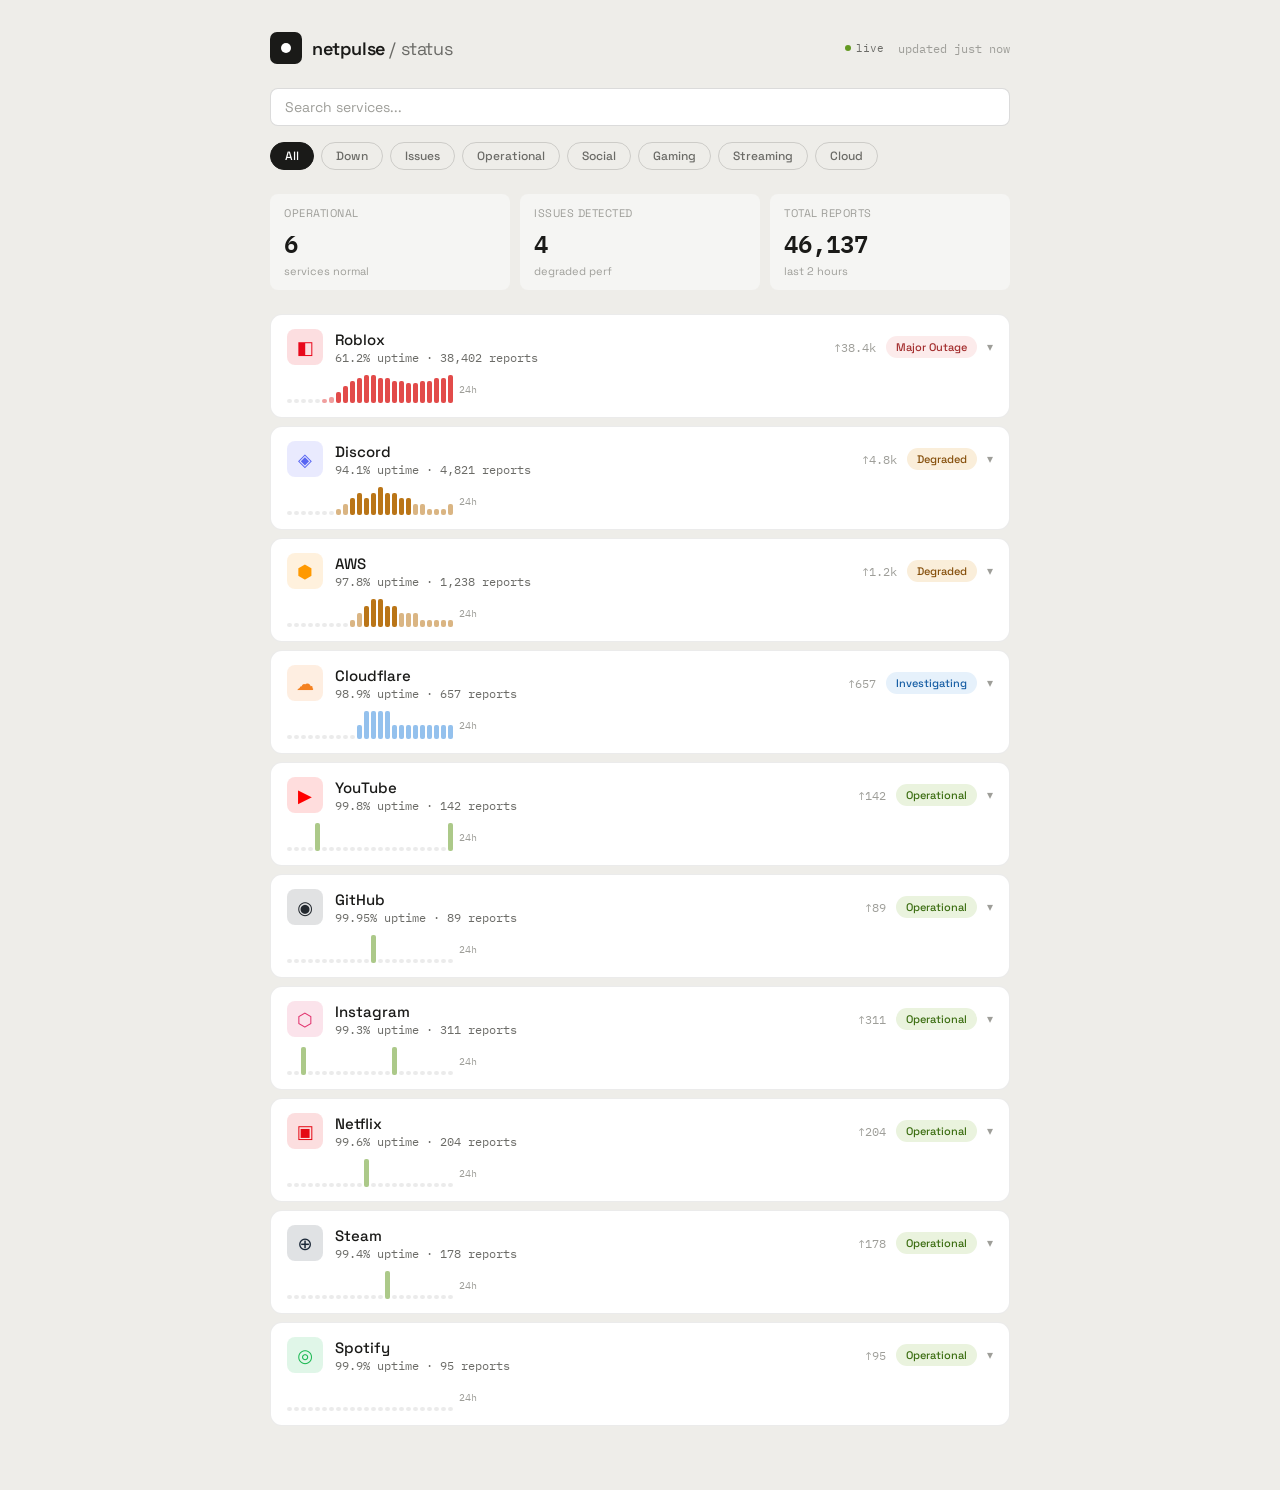
==== index.html @ 474bca7f "Add files via upload" ====
<!DOCTYPE html>
<html lang="en">
<head>
  <meta charset="UTF-8" />
  <meta name="viewport" content="width=device-width, initial-scale=1.0" />
  <title>Netpulse — Service Status</title>
  <link rel="stylesheet" href="style.css" />
  <link rel="preconnect" href="https://fonts.googleapis.com" />
  <link href="https://fonts.googleapis.com/css2?family=IBM+Plex+Mono:wght@400;500&family=Space+Grotesk:wght@400;500;600&display=swap" rel="stylesheet" />
</head>
<body>
  <div class="app">
    <div class="header">
      <div class="logo">
        <div class="logo-icon"><div class="logo-dot"></div></div>
        <div class="logo-text">netpulse <span>/ status</span></div>
      </div>
      <div class="header-right">
        <div class="live-badge"><div class="live-dot"></div> live</div>
        <div class="last-updated" id="updated-time">updated just now</div>
      </div>
    </div>

    <div class="search-bar">
      <input type="text" id="search-input" placeholder="Search services..." oninput="filterServices()" />
    </div>

    <div class="filter-pills" id="filters">
      <button class="pill active" onclick="setFilter('all', this)">All</button>
      <button class="pill" onclick="setFilter('down', this)">Down</button>
      <button class="pill" onclick="setFilter('issues', this)">Issues</button>
      <button class="pill" onclick="setFilter('ok', this)">Operational</button>
      <button class="pill" onclick="setFilter('social', this)">Social</button>
      <button class="pill" onclick="setFilter('gaming', this)">Gaming</button>
      <button class="pill" onclick="setFilter('streaming', this)">Streaming</button>
      <button class="pill" onclick="setFilter('cloud', this)">Cloud</button>
    </div>

    <div class="summary-row">
      <div class="summary-card">
        <div class="label">Operational</div>
        <div class="value" id="count-ok">—</div>
        <div class="sublabel">services normal</div>
      </div>
      <div class="summary-card">
        <div class="label">Issues Detected</div>
        <div class="value" id="count-issues">—</div>
        <div class="sublabel">degraded perf</div>
      </div>
      <div class="summary-card">
        <div class="label">Total Reports</div>
        <div class="value" id="count-reports">—</div>
        <div class="sublabel">last 2 hours</div>
      </div>
    </div>

    <div class="services-grid" id="services-list"></div>
  </div>

  <script src="data.js"></script>
  <script src="app.js"></script>
</body>
</html>
---- style.css ----
/* ============================================================
   Netpulse — style.css
   ============================================================ */

*, *::before, *::after {
  box-sizing: border-box;
  margin: 0;
  padding: 0;
}

:root {
  --bg-primary: #ffffff;
  --bg-secondary: #f5f5f3;
  --bg-tertiary: #eeede9;
  --text-primary: #1a1a18;
  --text-secondary: #6b6b67;
  --text-tertiary: #9e9e99;
  --border-light: rgba(0,0,0,0.08);
  --border-medium: rgba(0,0,0,0.14);
  --border-strong: rgba(0,0,0,0.22);
  --radius-md: 8px;
  --radius-lg: 12px;
  --radius-xl: 16px;
  --font-sans: 'Space Grotesk', system-ui, sans-serif;
  --font-mono: 'IBM Plex Mono', monospace;
  --green: #639922;
  --amber: #BA7517;
  --red: #E24B4A;
  --blue: #378ADD;
}

@media (prefers-color-scheme: dark) {
  :root {
    --bg-primary: #1c1c1a;
    --bg-secondary: #242422;
    --bg-tertiary: #2c2c2a;
    --text-primary: #f0ede8;
    --text-secondary: #9e9e99;
    --text-tertiary: #6b6b67;
    --border-light: rgba(255,255,255,0.06);
    --border-medium: rgba(255,255,255,0.10);
    --border-strong: rgba(255,255,255,0.18);
  }
}

body {
  font-family: var(--font-sans);
  background: var(--bg-tertiary);
  color: var(--text-primary);
  min-height: 100vh;
  padding: 0;
}

.app {
  max-width: 780px;
  margin: 0 auto;
  padding: 2rem 1.25rem 4rem;
}

/* ── Header ── */
.header {
  display: flex;
  align-items: center;
  justify-content: space-between;
  margin-bottom: 1.5rem;
}

.logo {
  display: flex;
  align-items: center;
  gap: 10px;
}

.logo-icon {
  width: 32px;
  height: 32px;
  background: var(--text-primary);
  border-radius: 7px;
  display: flex;
  align-items: center;
  justify-content: center;
}

.logo-dot {
  width: 10px;
  height: 10px;
  border-radius: 50%;
  background: var(--bg-primary);
  animation: pulse-dot 2s ease-in-out infinite;
}

@keyframes pulse-dot {
  0%, 100% { opacity: 1; transform: scale(1); }
  50%       { opacity: 0.45; transform: scale(0.78); }
}

.logo-text {
  font-size: 18px;
  font-weight: 600;
  color: var(--text-primary);
  letter-spacing: -0.4px;
}

.logo-text span {
  color: var(--text-secondary);
  font-weight: 400;
}

.header-right {
  display: flex;
  align-items: center;
  gap: 14px;
}

.live-badge {
  display: flex;
  align-items: center;
  gap: 5px;
  font-size: 11px;
  color: var(--text-secondary);
  font-family: var(--font-mono);
}

.live-dot {
  width: 6px;
  height: 6px;
  border-radius: 50%;
  background: var(--green);
  animation: pulse-live 1.5s ease-in-out infinite;
}

@keyframes pulse-live {
  0%, 100% { opacity: 1; }
  50%       { opacity: 0.35; }
}

.last-updated {
  font-size: 12px;
  color: var(--text-tertiary);
  font-family: var(--font-mono);
}

/* ── Search ── */
.search-bar {
  margin-bottom: 1rem;
}

.search-bar input {
  width: 100%;
  padding: 9px 14px;
  border: 0.5px solid var(--border-medium);
  border-radius: var(--radius-md);
  font-size: 14px;
  background: var(--bg-primary);
  color: var(--text-primary);
  font-family: var(--font-sans);
  outline: none;
  transition: border-color 0.15s;
}

.search-bar input:focus {
  border-color: var(--border-strong);
}

.search-bar input::placeholder {
  color: var(--text-tertiary);
}

/* ── Filter pills ── */
.filter-pills {
  display: flex;
  gap: 7px;
  margin-bottom: 1.5rem;
  flex-wrap: wrap;
}

.pill {
  padding: 5px 14px;
  border-radius: 999px;
  font-size: 12px;
  font-weight: 500;
  cursor: pointer;
  border: 0.5px solid var(--border-medium);
  background: transparent;
  color: var(--text-secondary);
  font-family: var(--font-sans);
  transition: all 0.15s;
}

.pill.active {
  background: var(--text-primary);
  color: var(--bg-primary);
  border-color: var(--text-primary);
}

.pill:hover:not(.active) {
  background: var(--bg-secondary);
}

/* ── Summary cards ── */
.summary-row {
  display: grid;
  grid-template-columns: repeat(3, 1fr);
  gap: 10px;
  margin-bottom: 1.5rem;
}

.summary-card {
  background: var(--bg-secondary);
  border-radius: var(--radius-md);
  padding: 12px 14px;
}

.summary-card .label {
  font-size: 11px;
  color: var(--text-tertiary);
  text-transform: uppercase;
  letter-spacing: 0.5px;
  margin-bottom: 4px;
}

.summary-card .value {
  font-size: 24px;
  font-weight: 600;
  color: var(--text-primary);
  font-family: var(--font-mono);
}

.summary-card .sublabel {
  font-size: 11px;
  color: var(--text-tertiary);
  margin-top: 2px;
}

/* ── Service cards ── */
.services-grid {
  display: flex;
  flex-direction: column;
  gap: 8px;
}

.service-card {
  background: var(--bg-primary);
  border: 0.5px solid var(--border-light);
  border-radius: var(--radius-lg);
  padding: 14px 16px;
  cursor: pointer;
  transition: border-color 0.15s, background 0.15s;
}

.service-card:hover {
  border-color: var(--border-medium);
  background: var(--bg-secondary);
}

.service-card.expanded {
  border-color: var(--border-strong);
}

.service-top {
  display: flex;
  align-items: center;
  gap: 12px;
}

.service-icon {
  width: 36px;
  height: 36px;
  border-radius: 8px;
  display: flex;
  align-items: center;
  justify-content: center;
  font-size: 18px;
  flex-shrink: 0;
}

.service-info { flex: 1; min-width: 0; }

.service-name {
  font-size: 15px;
  font-weight: 500;
  color: var(--text-primary);
  white-space: nowrap;
  overflow: hidden;
  text-overflow: ellipsis;
}

.service-sub {
  font-size: 12px;
  color: var(--text-secondary);
  margin-top: 1px;
  font-family: var(--font-mono);
}

.service-right {
  margin-left: auto;
  display: flex;
  align-items: center;
  gap: 10px;
  flex-shrink: 0;
}

.report-count {
  font-size: 12px;
  font-family: var(--font-mono);
  color: var(--text-tertiary);
}

/* ── Status badges ── */
.status-badge {
  padding: 4px 10px;
  border-radius: 999px;
  font-size: 11px;
  font-weight: 500;
  white-space: nowrap;
}

.status-ok           { background: #EAF3DE; color: #3B6D11; }
.status-issues       { background: #FAEEDA; color: #854F0B; }
.status-down         { background: #FCEBEB; color: #A32D2D; }
.status-investigating { background: #E6F1FB; color: #185FA5; }

@media (prefers-color-scheme: dark) {
  .status-ok           { background: #173404; color: #C0DD97; }
  .status-issues       { background: #412402; color: #FAC775; }
  .status-down         { background: #501313; color: #F7C1C1; }
  .status-investigating { background: #042C53; color: #B5D4F4; }
}

.chevron {
  transition: transform 0.2s;
  color: var(--text-tertiary);
  font-size: 12px;
  user-select: none;
}

.chevron.open { transform: rotate(180deg); }

/* ── Spark bars ── */
.spark-row {
  display: flex;
  align-items: center;
  gap: 6px;
  margin-top: 10px;
}

.spark-bars {
  display: flex;
  gap: 2px;
  align-items: flex-end;
  height: 28px;
}

.spark-bar {
  width: 5px;
  border-radius: 2px;
}

.spark-label {
  font-size: 10px;
  color: var(--text-tertiary);
  font-family: var(--font-mono);
}

/* ── Detail panel ── */
.detail-panel {
  margin-top: 12px;
  padding-top: 12px;
  border-top: 0.5px solid var(--border-light);
  display: none;
}

.detail-panel.open { display: block; }

.detail-sections {
  display: grid;
  grid-template-columns: 1fr 1fr;
  gap: 16px;
  margin-bottom: 14px;
}

.detail-section h4 {
  font-size: 11px;
  text-transform: uppercase;
  letter-spacing: 0.5px;
  color: var(--text-tertiary);
  margin-bottom: 8px;
}

/* Region bars */
.region-row {
  display: flex;
  justify-content: space-between;
  align-items: center;
  margin-bottom: 5px;
}

.region-name {
  font-size: 12px;
  color: var(--text-secondary);
  white-space: nowrap;
  overflow: hidden;
  text-overflow: ellipsis;
  max-width: 90px;
}

.region-bar-wrap {
  display: flex;
  align-items: center;
  gap: 6px;
}

.region-bar-bg {
  width: 70px;
  height: 4px;
  background: var(--border-light);
  border-radius: 2px;
  overflow: hidden;
}

.region-bar-fill {
  height: 100%;
  border-radius: 2px;
  transition: width 0.4s ease;
}

.region-pct {
  font-size: 11px;
  font-family: var(--font-mono);
  color: var(--text-secondary);
  width: 28px;
  text-align: right;
}

/* Issue list */
.issue-item {
  font-size: 12px;
  color: var(--text-secondary);
  margin-bottom: 5px;
  display: flex;
  gap: 7px;
  line-height: 1.5;
}

.issue-dot {
  width: 6px;
  height: 6px;
  border-radius: 50%;
  flex-shrink: 0;
  margin-top: 5px;
}

/* Timeline */
.timeline-section h4 {
  font-size: 11px;
  text-transform: uppercase;
  letter-spacing: 0.5px;
  color: var(--text-tertiary);
  margin-bottom: 6px;
}

.timeline-bar {
  display: flex;
  gap: 2px;
}

.tl-seg {
  flex: 1;
  height: 6px;
  border-radius: 1px;
}

.tl-label {
  display: flex;
  justify-content: space-between;
  margin-top: 4px;
}

.tl-label span {
  font-size: 10px;
  color: var(--text-tertiary);
  font-family: var(--font-mono);
}

/* ── Empty state ── */
.empty-state {
  padding: 3rem;
  text-align: center;
  color: var(--text-tertiary);
  font-size: 14px;
}

/* ── Responsive ── */
@media (max-width: 520px) {
  .summary-row {
    grid-template-columns: repeat(3, 1fr);
    gap: 8px;
  }
  .summary-card .value { font-size: 20px; }
  .detail-sections { grid-template-columns: 1fr; }
  .service-right .report-count { display: none; }
}
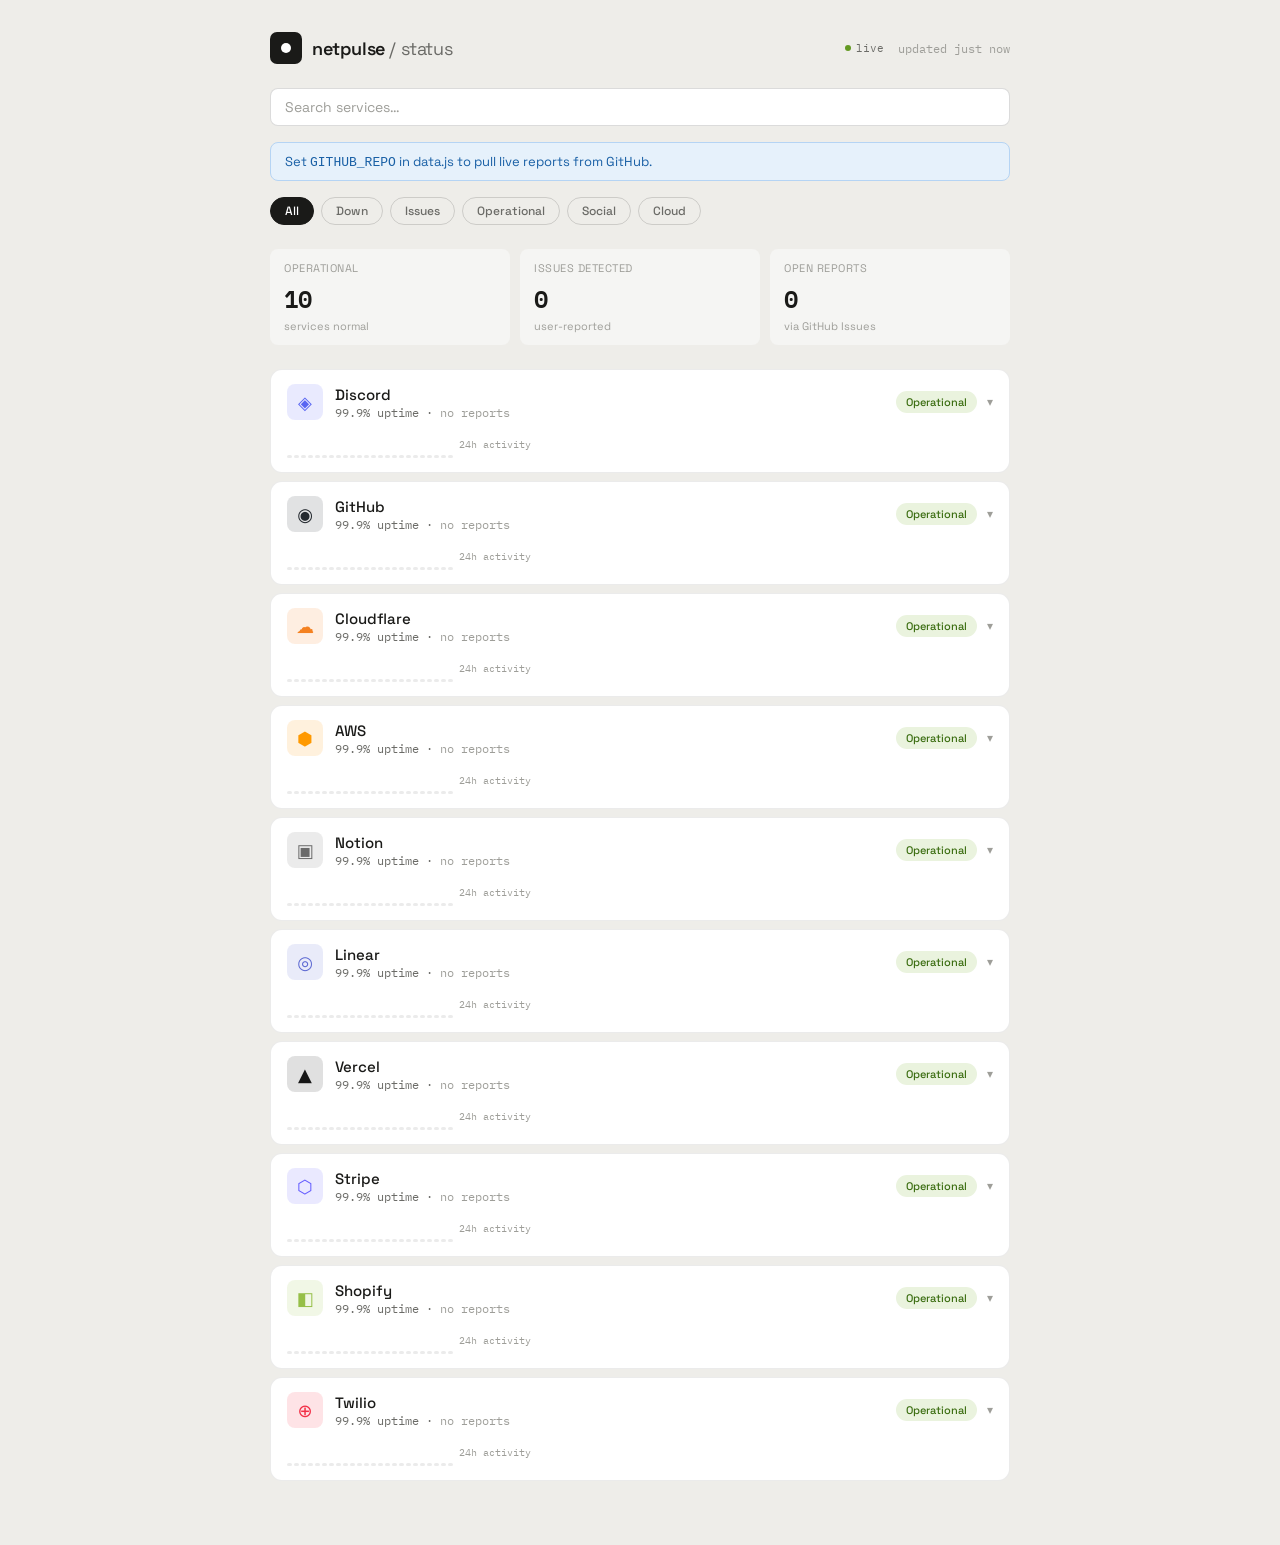
==== commit 1ff3d2e7: "Add files via upload" ====
--- a/index.html
+++ b/index.html
@@ -10,6 +10,7 @@
 </head>
 <body>
   <div class="app">
+
     <div class="header">
       <div class="logo">
         <div class="logo-icon"><div class="logo-dot"></div></div>
@@ -22,7 +23,7 @@
     </div>
 
     <div class="search-bar">
-      <input type="text" id="search-input" placeholder="Search services..." oninput="filterServices()" />
+      <input type="text" id="search-input" placeholder="Search services…" oninput="filterServices()" />
     </div>
 
     <div class="filter-pills" id="filters">
@@ -31,8 +32,6 @@
       <button class="pill" onclick="setFilter('issues', this)">Issues</button>
       <button class="pill" onclick="setFilter('ok', this)">Operational</button>
       <button class="pill" onclick="setFilter('social', this)">Social</button>
-      <button class="pill" onclick="setFilter('gaming', this)">Gaming</button>
-      <button class="pill" onclick="setFilter('streaming', this)">Streaming</button>
       <button class="pill" onclick="setFilter('cloud', this)">Cloud</button>
     </div>
 
@@ -45,19 +44,21 @@
       <div class="summary-card">
         <div class="label">Issues Detected</div>
         <div class="value" id="count-issues">—</div>
-        <div class="sublabel">degraded perf</div>
+        <div class="sublabel">user-reported</div>
       </div>
       <div class="summary-card">
-        <div class="label">Total Reports</div>
+        <div class="label">Open Reports</div>
         <div class="value" id="count-reports">—</div>
-        <div class="sublabel">last 2 hours</div>
+        <div class="sublabel">via GitHub Issues</div>
       </div>
     </div>
 
     <div class="services-grid" id="services-list"></div>
+
   </div>
 
   <script src="data.js"></script>
   <script src="app.js"></script>
+  <script>loadLiveData();</script>
 </body>
 </html>
--- a/style.css
+++ b/style.css
@@ -500,3 +500,70 @@
   .detail-sections { grid-template-columns: 1fr; }
   .service-right .report-count { display: none; }
 }
+
+/* ── Report button ── */
+.report-btn {
+  display: inline-block;
+  margin-top: 8px;
+  padding: 7px 14px;
+  border-radius: var(--radius-md);
+  border: 0.5px solid var(--border-medium);
+  background: transparent;
+  color: var(--text-primary);
+  font-family: var(--font-sans);
+  font-size: 13px;
+  font-weight: 500;
+  cursor: pointer;
+  transition: all 0.15s;
+}
+.report-btn:hover {
+  background: var(--bg-secondary);
+  border-color: var(--border-strong);
+}
+.report-btn:active {
+  transform: scale(0.97);
+}
+
+/* ── Issues link ── */
+.issues-link {
+  display: block;
+  margin-top: 8px;
+  font-size: 12px;
+  color: var(--text-tertiary);
+  text-decoration: none;
+  font-family: var(--font-mono);
+}
+.issues-link:hover { color: var(--text-secondary); }
+
+/* ── Report explainer ── */
+.report-explainer {
+  font-size: 12px;
+  color: var(--text-secondary);
+  line-height: 1.5;
+  margin-bottom: 4px;
+}
+
+/* ── Detail top layout ── */
+.detail-top {
+  display: grid;
+  grid-template-columns: 1fr 1fr;
+  gap: 16px;
+  margin-bottom: 14px;
+}
+
+/* ── Report count labels ── */
+.report-count {
+  font-size: 12px;
+  font-family: var(--font-mono);
+  color: var(--text-secondary);
+}
+.report-zero {
+  font-size: 12px;
+  font-family: var(--font-mono);
+  color: var(--text-tertiary);
+}
+
+/* ── Responsive ── */
+@media (max-width: 500px) {
+  .detail-top { grid-template-columns: 1fr; }
+}
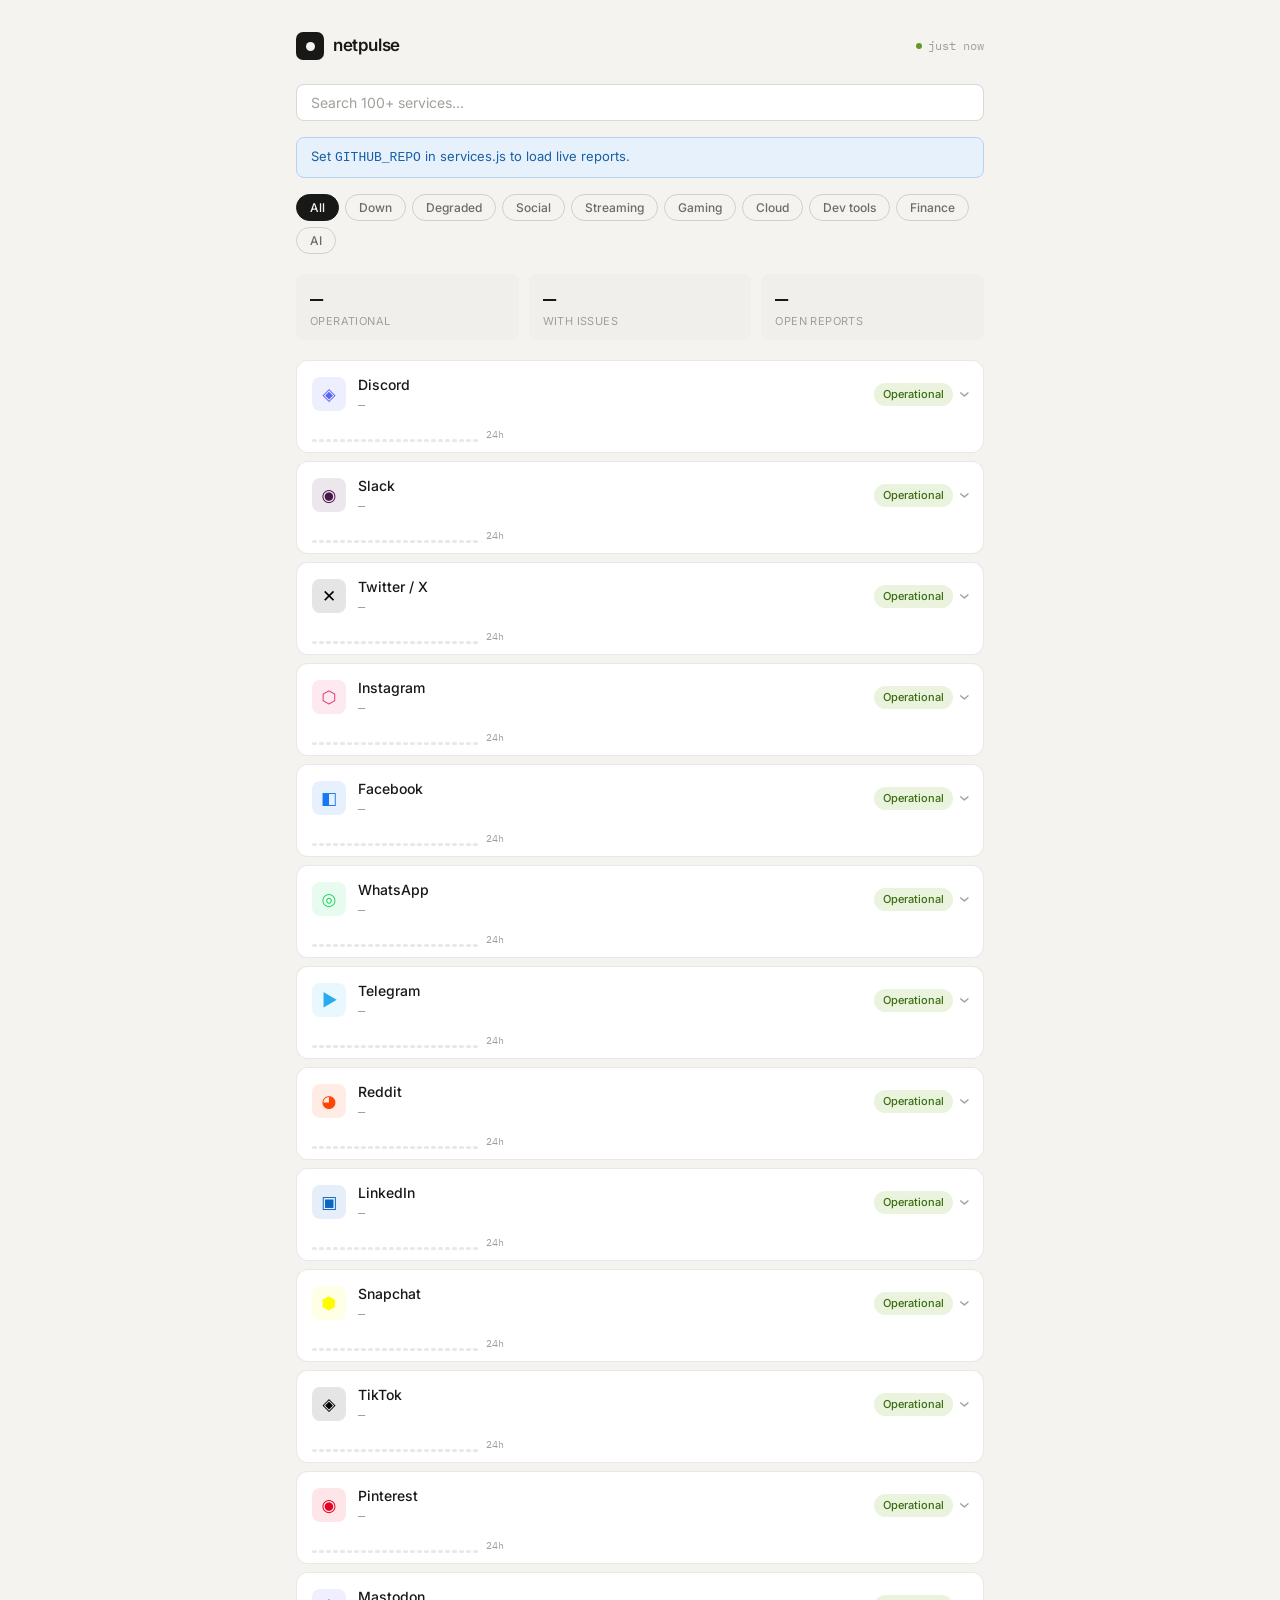
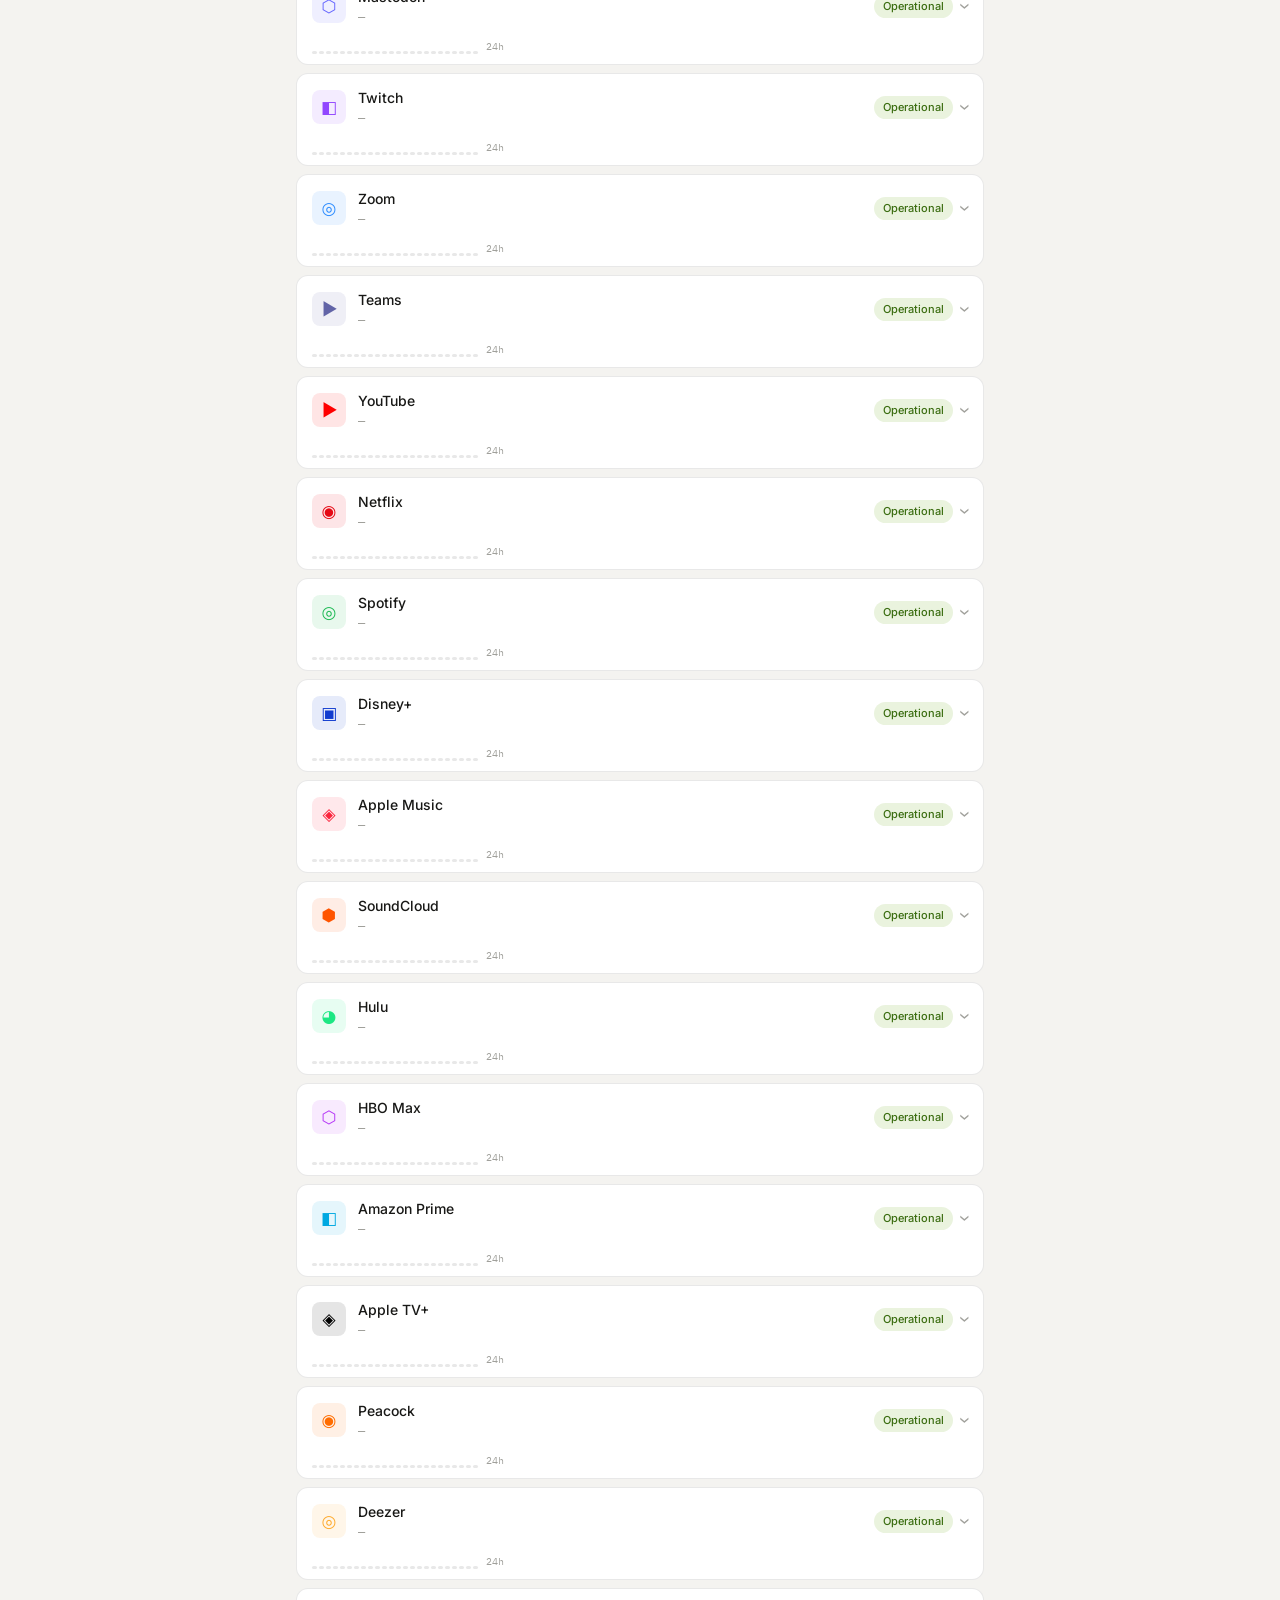
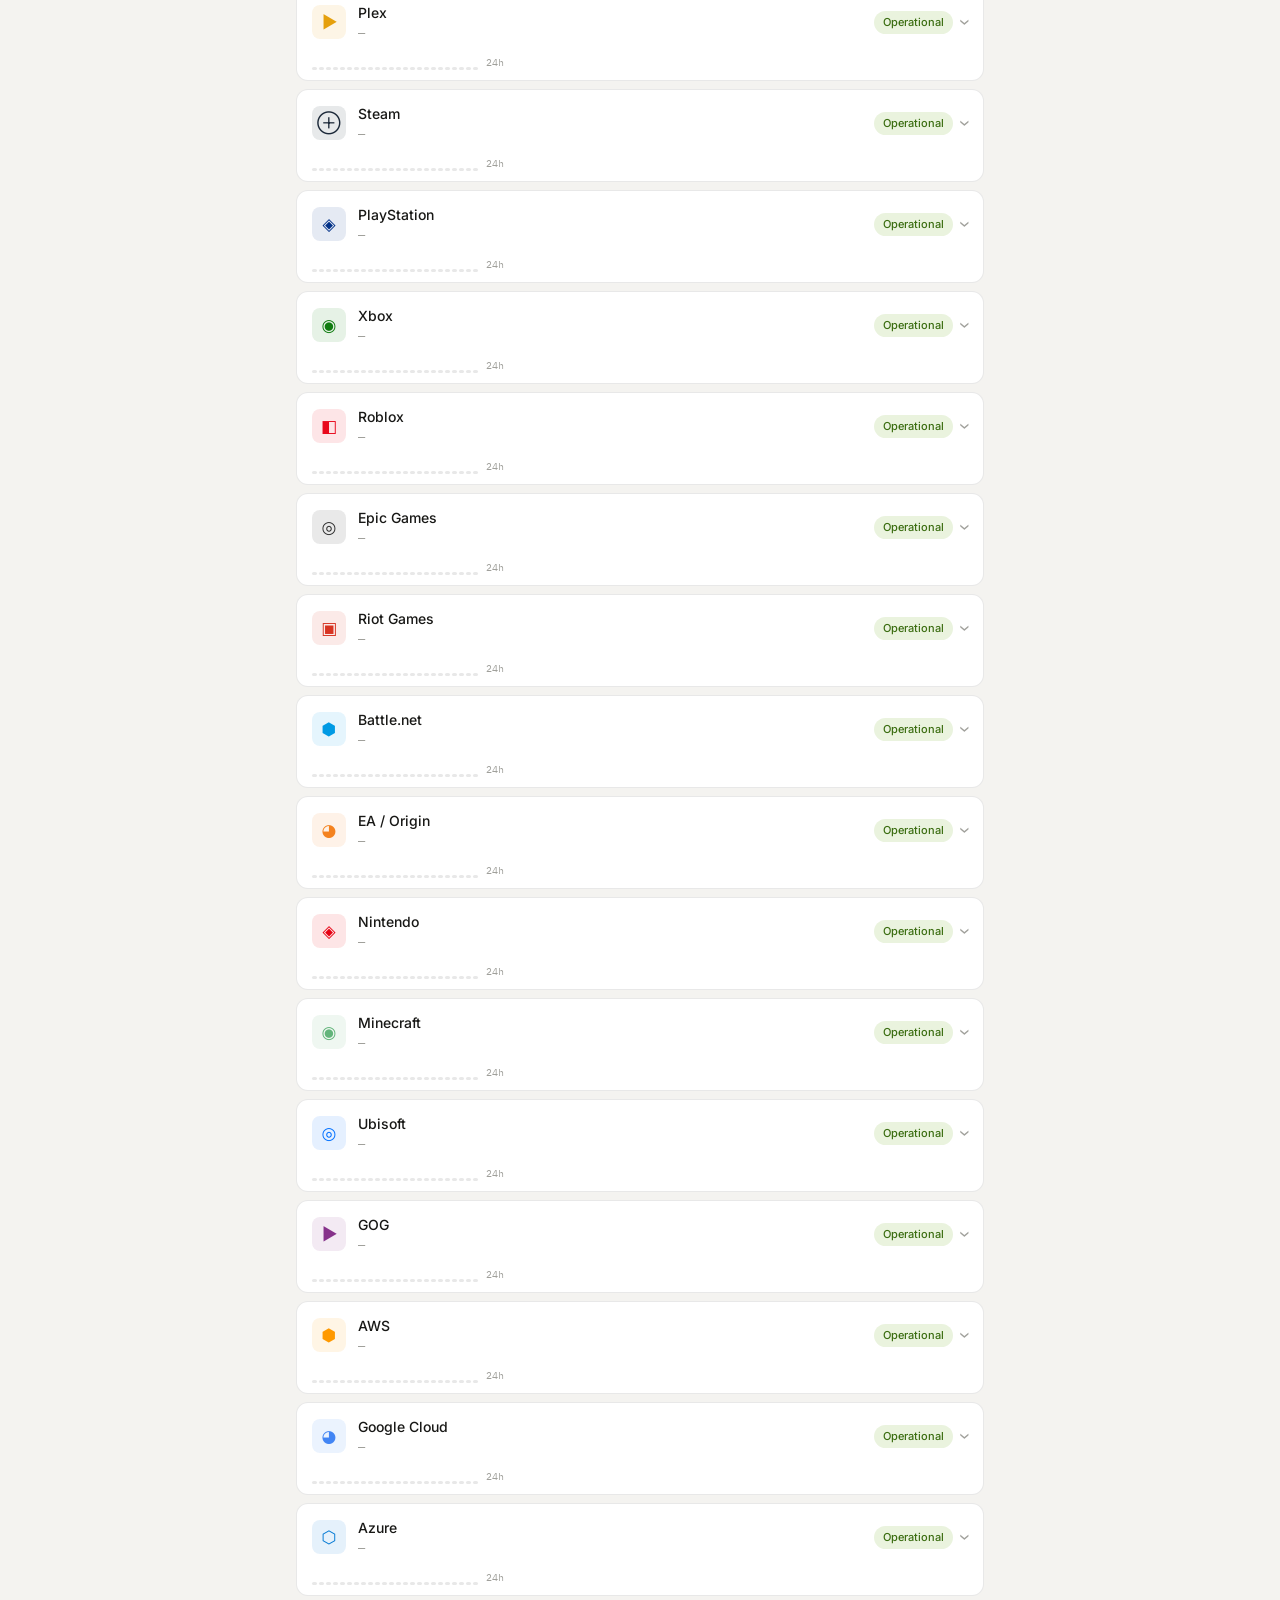
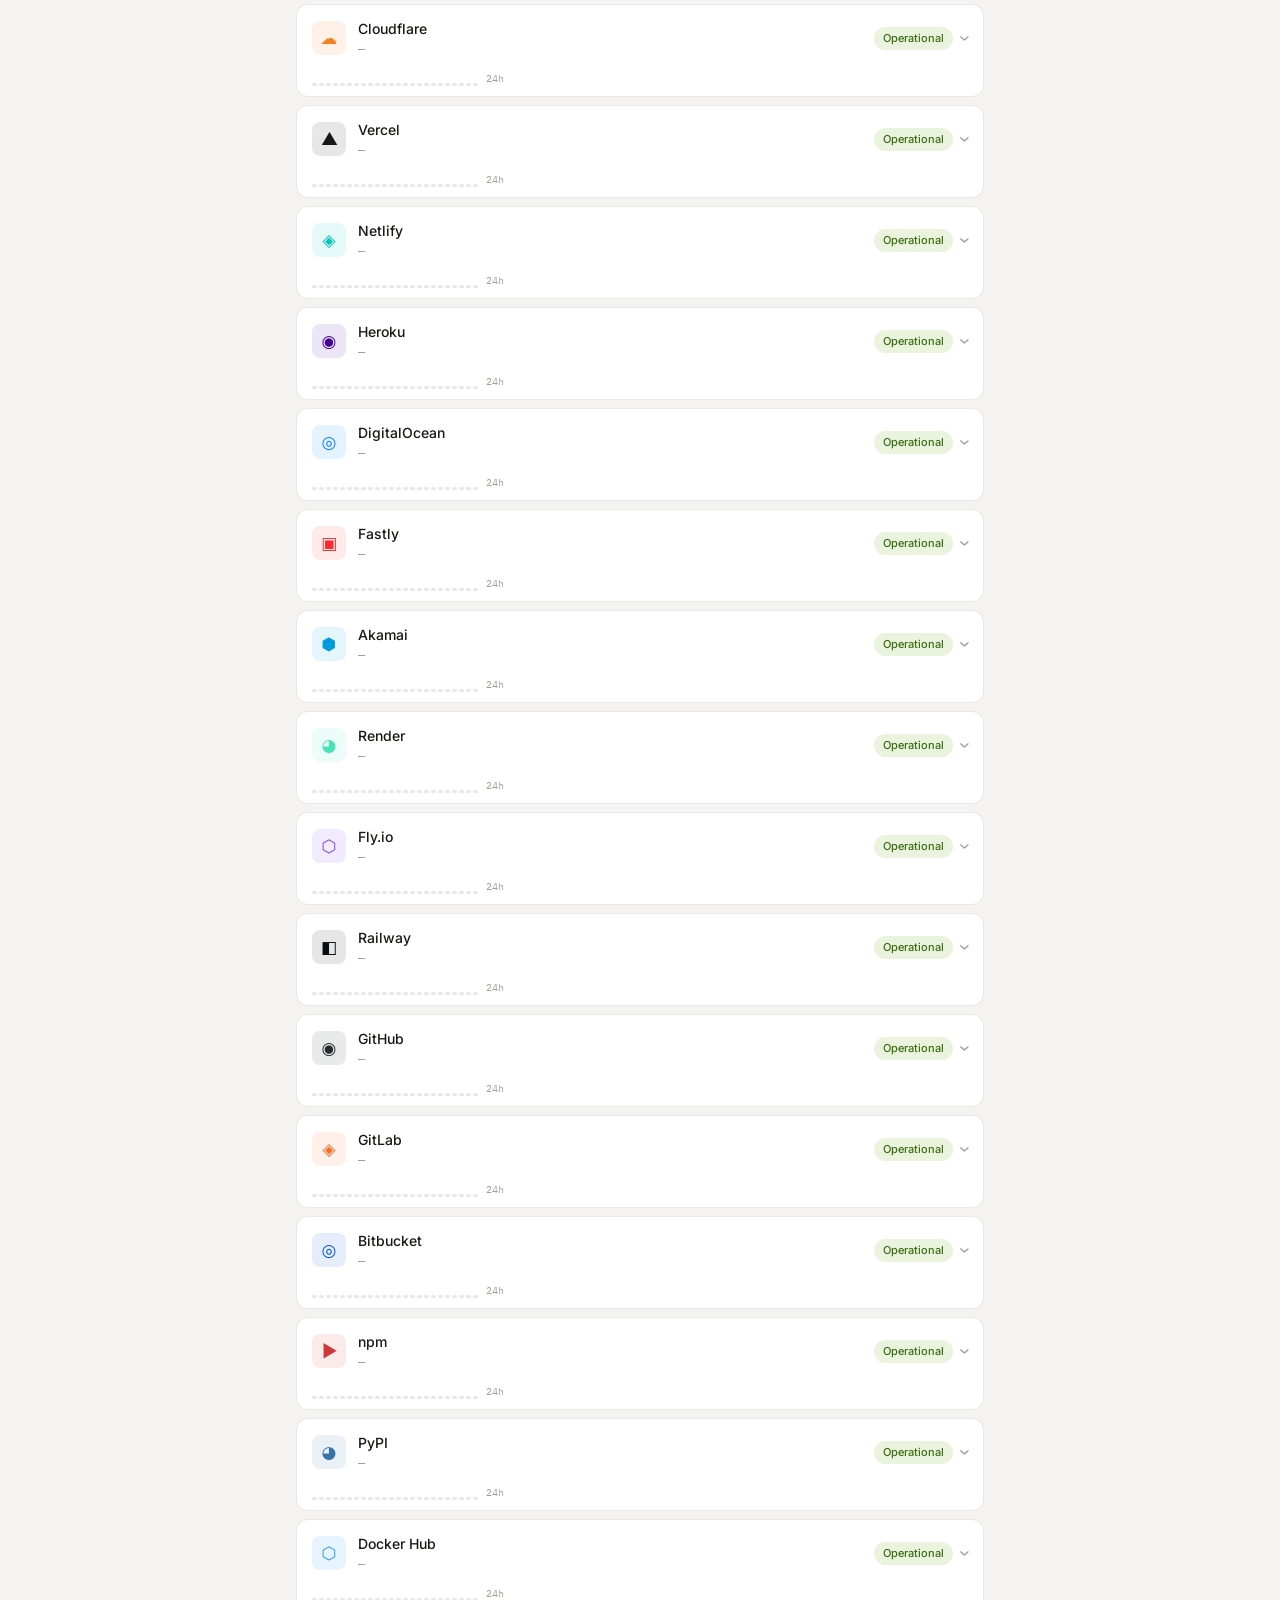
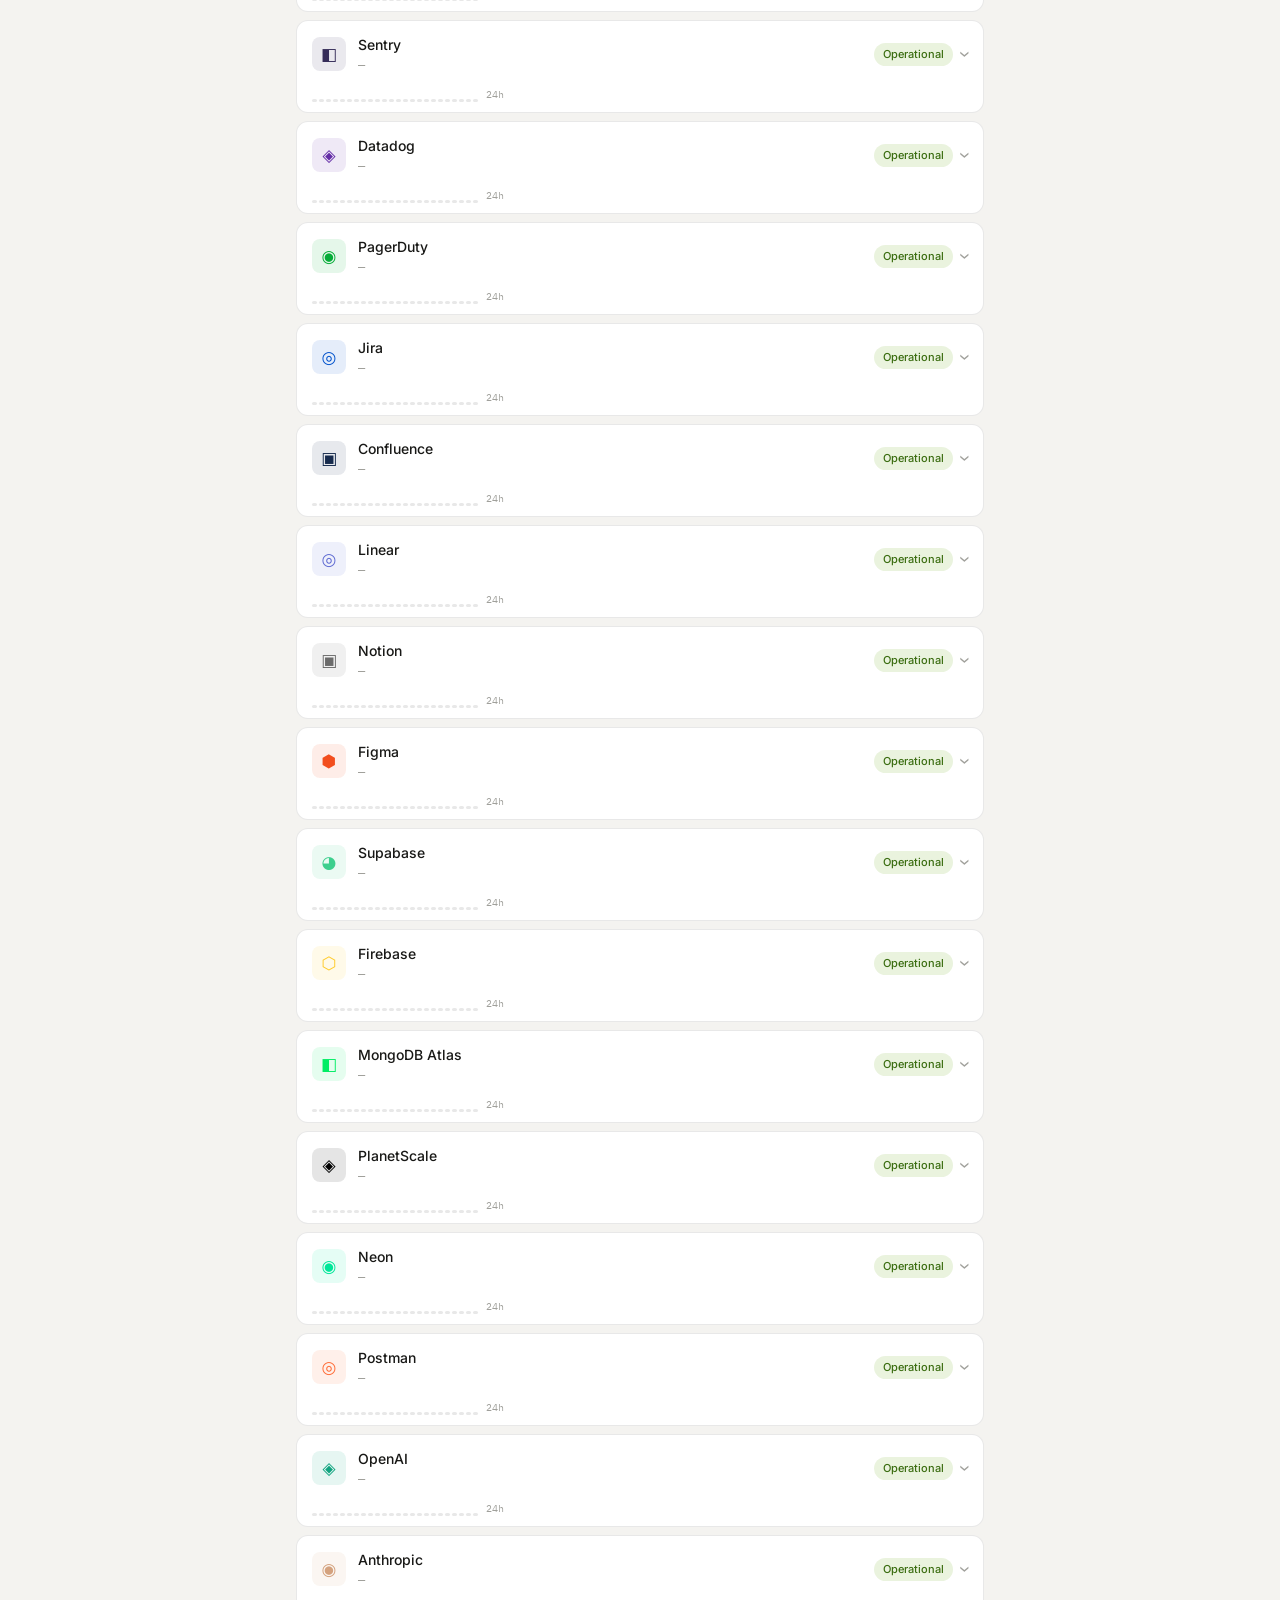
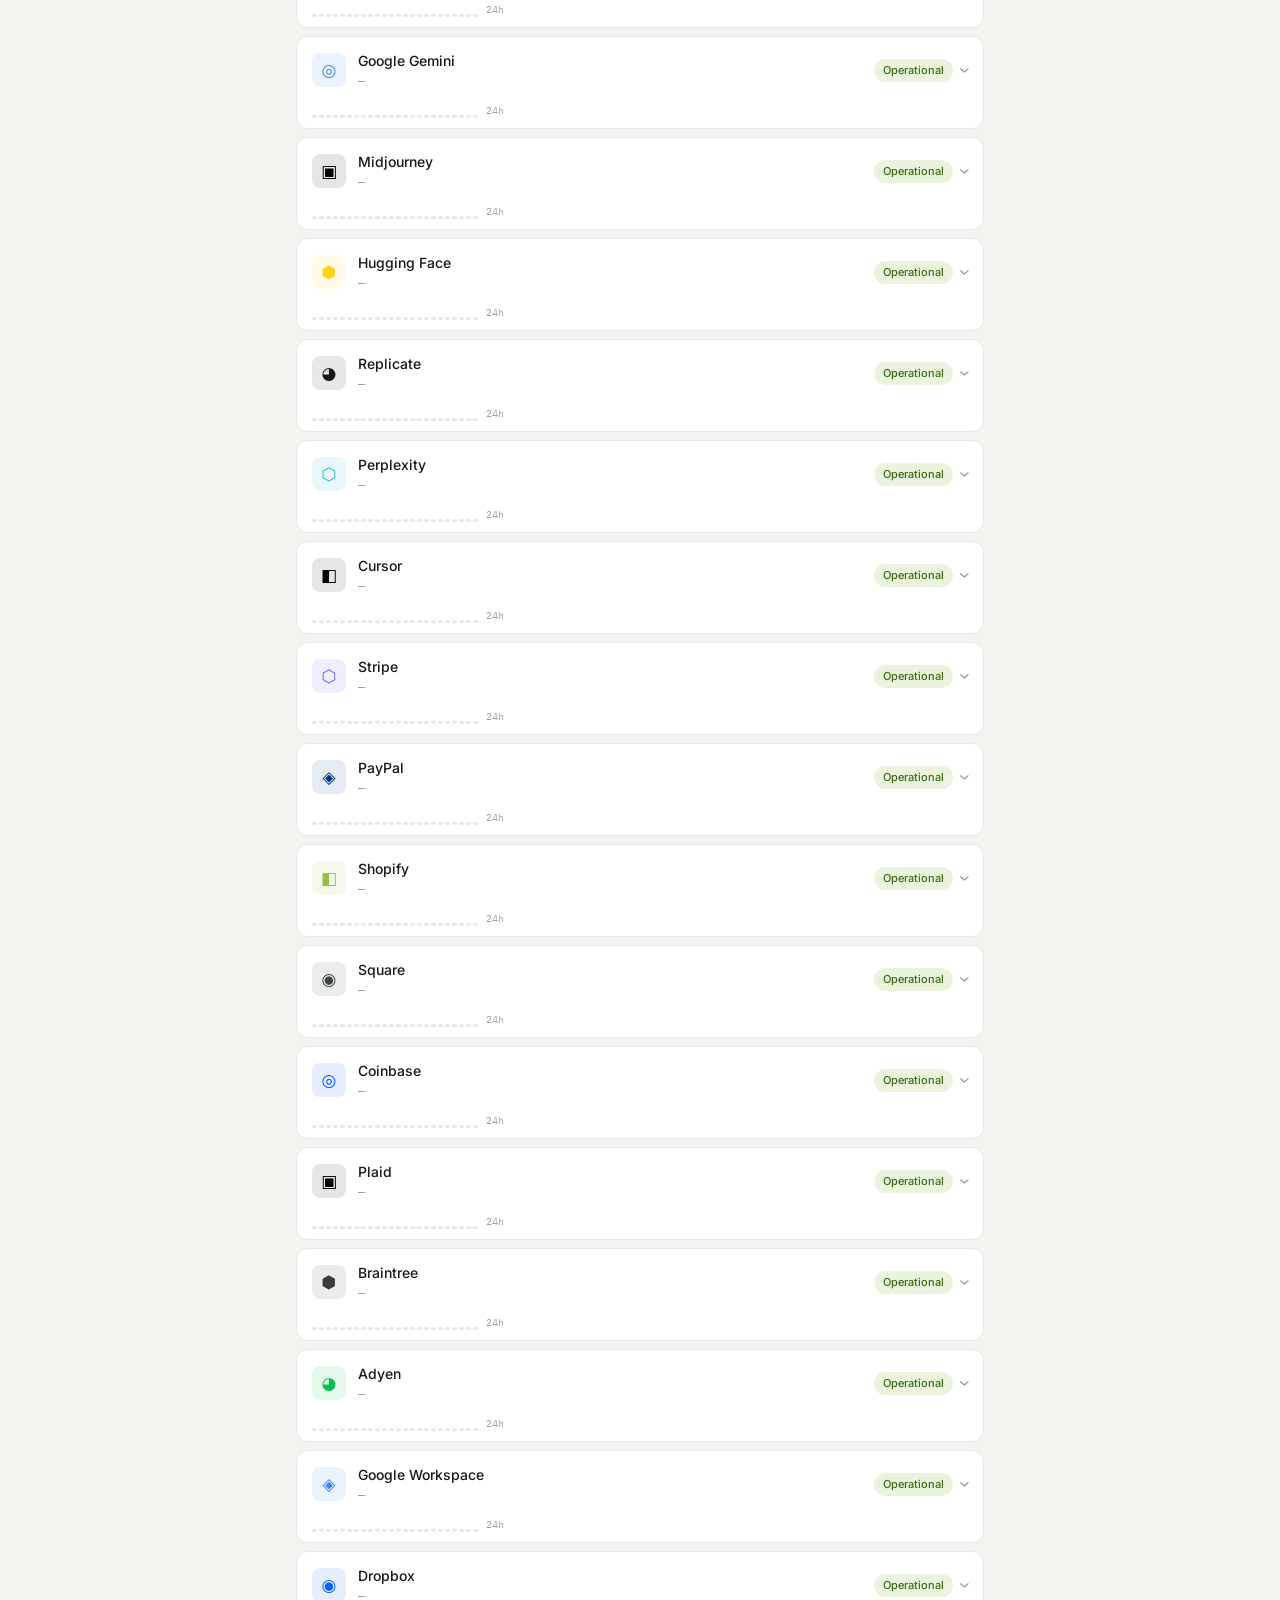
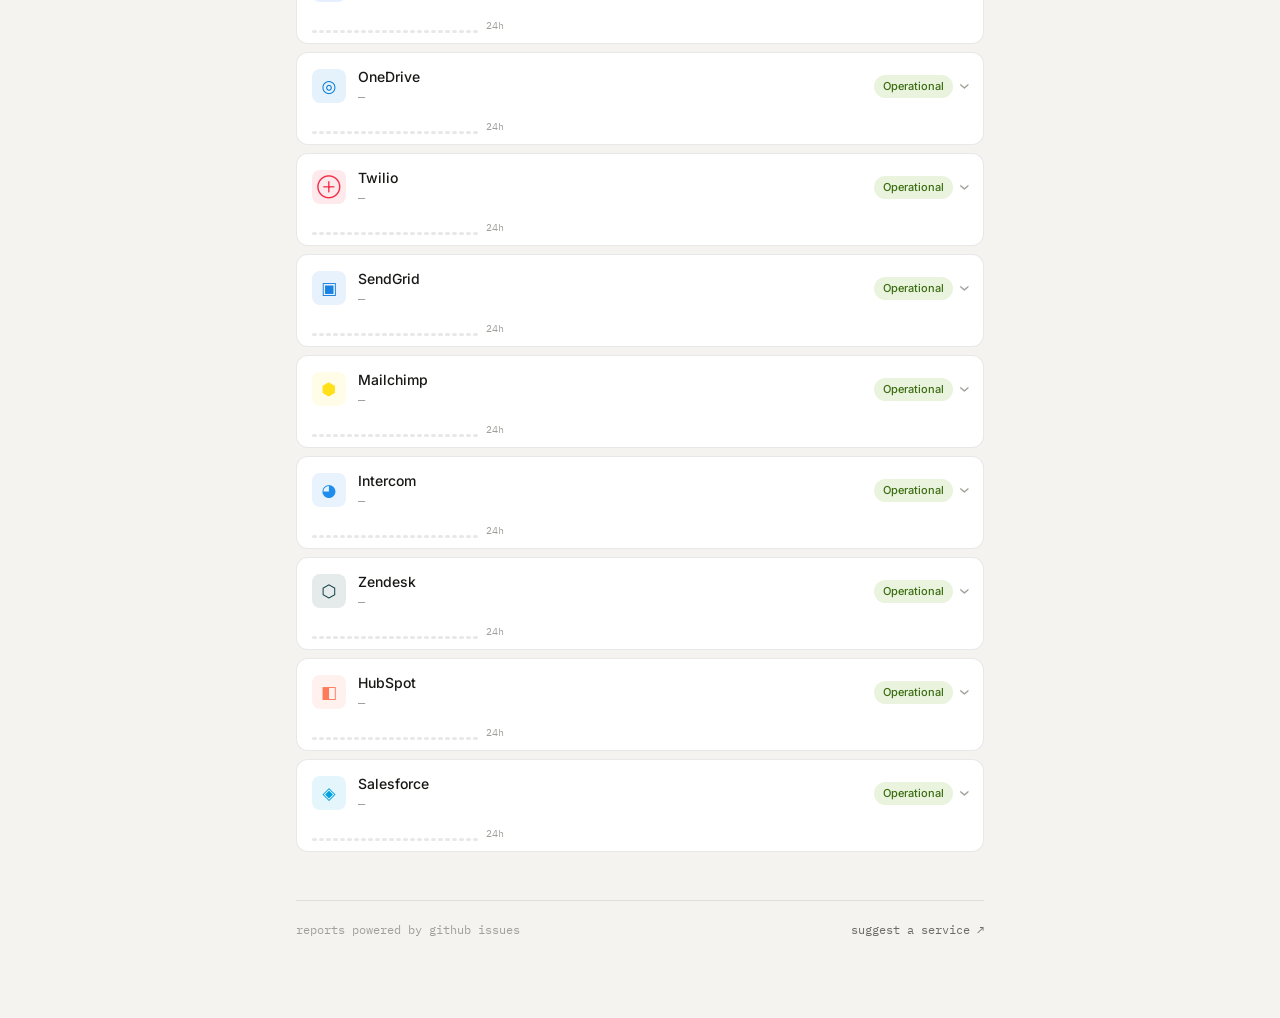
==== commit c1d448cf: "um" ====
--- a/index.html
+++ b/index.html
@@ -3,62 +3,69 @@
 <head>
   <meta charset="UTF-8" />
   <meta name="viewport" content="width=device-width, initial-scale=1.0" />
-  <title>Netpulse — Service Status</title>
+  <title>Netpulse — Is it down?</title>
+  <meta name="description" content="Real-time crowdsourced status for 100+ popular services." />
   <link rel="stylesheet" href="style.css" />
   <link rel="preconnect" href="https://fonts.googleapis.com" />
-  <link href="https://fonts.googleapis.com/css2?family=IBM+Plex+Mono:wght@400;500&family=Space+Grotesk:wght@400;500;600&display=swap" rel="stylesheet" />
+  <link href="https://fonts.googleapis.com/css2?family=IBM+Plex+Mono:wght@400;500&family=Inter:wght@400;500;600&display=swap" rel="stylesheet" />
 </head>
 <body>
   <div class="app">
 
-    <div class="header">
+    <header class="header">
       <div class="logo">
-        <div class="logo-icon"><div class="logo-dot"></div></div>
-        <div class="logo-text">netpulse <span>/ status</span></div>
+        <div class="logo-mark"><div class="logo-pulse"></div></div>
+        <span class="logo-text">netpulse</span>
       </div>
-      <div class="header-right">
-        <div class="live-badge"><div class="live-dot"></div> live</div>
-        <div class="last-updated" id="updated-time">updated just now</div>
+      <div class="header-meta">
+        <span class="live-pip"></span>
+        <span class="last-updated" id="last-updated">just now</span>
+      </div>
+    </header>
+
+    <div class="search-wrap">
+      <input type="text" id="search" placeholder="Search 100+ services…" autocomplete="off" oninput="onSearch()" />
+    </div>
+
+    <div class="filters" id="filters">
+      <button class="pill active" onclick="setFilter('all',this)">All</button>
+      <button class="pill" onclick="setFilter('down',this)">Down</button>
+      <button class="pill" onclick="setFilter('issues',this)">Degraded</button>
+      <button class="pill" onclick="setFilter('social',this)">Social</button>
+      <button class="pill" onclick="setFilter('streaming',this)">Streaming</button>
+      <button class="pill" onclick="setFilter('gaming',this)">Gaming</button>
+      <button class="pill" onclick="setFilter('cloud',this)">Cloud</button>
+      <button class="pill" onclick="setFilter('developer',this)">Dev tools</button>
+      <button class="pill" onclick="setFilter('finance',this)">Finance</button>
+      <button class="pill" onclick="setFilter('ai',this)">AI</button>
+    </div>
+
+    <div class="stats-row">
+      <div class="stat-card">
+        <div class="stat-val" id="s-ok">—</div>
+        <div class="stat-label">operational</div>
+      </div>
+      <div class="stat-card">
+        <div class="stat-val" id="s-issues">—</div>
+        <div class="stat-label">with issues</div>
+      </div>
+      <div class="stat-card">
+        <div class="stat-val" id="s-reports">—</div>
+        <div class="stat-label">open reports</div>
       </div>
     </div>
 
-    <div class="search-bar">
-      <input type="text" id="search-input" placeholder="Search services…" oninput="filterServices()" />
-    </div>
+    <div id="service-list"></div>
 
-    <div class="filter-pills" id="filters">
-      <button class="pill active" onclick="setFilter('all', this)">All</button>
-      <button class="pill" onclick="setFilter('down', this)">Down</button>
-      <button class="pill" onclick="setFilter('issues', this)">Issues</button>
-      <button class="pill" onclick="setFilter('ok', this)">Operational</button>
-      <button class="pill" onclick="setFilter('social', this)">Social</button>
-      <button class="pill" onclick="setFilter('cloud', this)">Cloud</button>
-    </div>
-
-    <div class="summary-row">
-      <div class="summary-card">
-        <div class="label">Operational</div>
-        <div class="value" id="count-ok">—</div>
-        <div class="sublabel">services normal</div>
-      </div>
-      <div class="summary-card">
-        <div class="label">Issues Detected</div>
-        <div class="value" id="count-issues">—</div>
-        <div class="sublabel">user-reported</div>
-      </div>
-      <div class="summary-card">
-        <div class="label">Open Reports</div>
-        <div class="value" id="count-reports">—</div>
-        <div class="sublabel">via GitHub Issues</div>
-      </div>
-    </div>
-
-    <div class="services-grid" id="services-list"></div>
+    <footer class="footer">
+      <span>reports powered by github issues</span>
+      <a id="suggest-link" href="#" target="_blank" rel="noopener">suggest a service ↗</a>
+    </footer>
 
   </div>
 
-  <script src="data.js"></script>
+  <script src="services.js"></script>
   <script src="app.js"></script>
-  <script>loadLiveData();</script>
+  <script>boot();</script>
 </body>
 </html>
--- a/style.css
+++ b/style.css
@@ -1,63 +1,51 @@
-/* ============================================================
-   Netpulse — style.css
-   ============================================================ */
-
-*, *::before, *::after {
-  box-sizing: border-box;
-  margin: 0;
-  padding: 0;
-}
+/* style.css */
+
+*, *::before, *::after { box-sizing: border-box; margin: 0; padding: 0; }
 
 :root {
-  --bg-primary: #ffffff;
-  --bg-secondary: #f5f5f3;
-  --bg-tertiary: #eeede9;
-  --text-primary: #1a1a18;
-  --text-secondary: #6b6b67;
-  --text-tertiary: #9e9e99;
-  --border-light: rgba(0,0,0,0.08);
-  --border-medium: rgba(0,0,0,0.14);
-  --border-strong: rgba(0,0,0,0.22);
-  --radius-md: 8px;
-  --radius-lg: 12px;
-  --radius-xl: 16px;
-  --font-sans: 'Space Grotesk', system-ui, sans-serif;
-  --font-mono: 'IBM Plex Mono', monospace;
-  --green: #639922;
-  --amber: #BA7517;
-  --red: #E24B4A;
-  --blue: #378ADD;
+  --bg:       #f4f3f0;
+  --surface:  #ffffff;
+  --surface2: #f0efec;
+  --text:     #181816;
+  --muted:    #6b6b67;
+  --hint:     #a0a09b;
+  --border:   rgba(0,0,0,0.09);
+  --border2:  rgba(0,0,0,0.15);
+  --r:        8px;
+  --rl:       12px;
+  --mono:     'IBM Plex Mono', monospace;
+  --sans:     'Inter', system-ui, sans-serif;
 }
 
 @media (prefers-color-scheme: dark) {
   :root {
-    --bg-primary: #1c1c1a;
-    --bg-secondary: #242422;
-    --bg-tertiary: #2c2c2a;
-    --text-primary: #f0ede8;
-    --text-secondary: #9e9e99;
-    --text-tertiary: #6b6b67;
-    --border-light: rgba(255,255,255,0.06);
-    --border-medium: rgba(255,255,255,0.10);
-    --border-strong: rgba(255,255,255,0.18);
+    --bg:       #141412;
+    --surface:  #1e1e1c;
+    --surface2: #252523;
+    --text:     #eeede8;
+    --muted:    #8a8a85;
+    --hint:     #5a5a56;
+    --border:   rgba(255,255,255,0.07);
+    --border2:  rgba(255,255,255,0.13);
   }
 }
 
 body {
-  font-family: var(--font-sans);
-  background: var(--bg-tertiary);
-  color: var(--text-primary);
+  font-family: var(--sans);
+  background: var(--bg);
+  color: var(--text);
   min-height: 100vh;
-  padding: 0;
+  font-size: 15px;
+  line-height: 1.5;
 }
 
 .app {
-  max-width: 780px;
+  max-width: 720px;
   margin: 0 auto;
-  padding: 2rem 1.25rem 4rem;
-}
-
-/* ── Header ── */
+  padding: 2rem 1rem 5rem;
+}
+
+/* ── header ── */
 .header {
   display: flex;
   align-items: center;
@@ -65,505 +53,376 @@
   margin-bottom: 1.5rem;
 }
 
-.logo {
-  display: flex;
-  align-items: center;
-  gap: 10px;
-}
-
-.logo-icon {
-  width: 32px;
-  height: 32px;
-  background: var(--text-primary);
+.logo { display: flex; align-items: center; gap: 9px; }
+
+.logo-mark {
+  width: 28px;
+  height: 28px;
+  background: var(--text);
   border-radius: 7px;
   display: flex;
   align-items: center;
   justify-content: center;
 }
 
-.logo-dot {
-  width: 10px;
-  height: 10px;
+.logo-pulse {
+  width: 9px;
+  height: 9px;
   border-radius: 50%;
-  background: var(--bg-primary);
-  animation: pulse-dot 2s ease-in-out infinite;
-}
-
-@keyframes pulse-dot {
-  0%, 100% { opacity: 1; transform: scale(1); }
-  50%       { opacity: 0.45; transform: scale(0.78); }
+  background: var(--bg);
+  animation: pulse 2s ease-in-out infinite;
+}
+
+@keyframes pulse {
+  0%, 100% { transform: scale(1);    opacity: 1; }
+  50%       { transform: scale(0.7); opacity: 0.45; }
 }
 
 .logo-text {
-  font-size: 18px;
+  font-size: 17px;
   font-weight: 600;
-  color: var(--text-primary);
   letter-spacing: -0.4px;
 }
 
-.logo-text span {
-  color: var(--text-secondary);
-  font-weight: 400;
-}
-
-.header-right {
-  display: flex;
-  align-items: center;
-  gap: 14px;
-}
-
-.live-badge {
-  display: flex;
-  align-items: center;
-  gap: 5px;
-  font-size: 11px;
-  color: var(--text-secondary);
-  font-family: var(--font-mono);
-}
-
-.live-dot {
+.header-meta {
+  display: flex;
+  align-items: center;
+  gap: 6px;
+  font-size: 12px;
+  color: var(--hint);
+  font-family: var(--mono);
+}
+
+.live-pip {
   width: 6px;
   height: 6px;
   border-radius: 50%;
-  background: var(--green);
-  animation: pulse-live 1.5s ease-in-out infinite;
-}
-
-@keyframes pulse-live {
+  background: #639922;
+  animation: liveblink 1.8s ease-in-out infinite;
+}
+
+@keyframes liveblink {
   0%, 100% { opacity: 1; }
-  50%       { opacity: 0.35; }
-}
-
-.last-updated {
-  font-size: 12px;
-  color: var(--text-tertiary);
-  font-family: var(--font-mono);
-}
-
-/* ── Search ── */
-.search-bar {
-  margin-bottom: 1rem;
-}
-
-.search-bar input {
+  50%       { opacity: 0.3; }
+}
+
+/* ── search ── */
+.search-wrap { margin-bottom: 1rem; }
+
+.search-wrap input {
   width: 100%;
   padding: 9px 14px;
-  border: 0.5px solid var(--border-medium);
-  border-radius: var(--radius-md);
+  border: 0.5px solid var(--border2);
+  border-radius: var(--r);
   font-size: 14px;
-  background: var(--bg-primary);
-  color: var(--text-primary);
-  font-family: var(--font-sans);
+  font-family: var(--sans);
+  background: var(--surface);
+  color: var(--text);
   outline: none;
   transition: border-color 0.15s;
 }
-
-.search-bar input:focus {
-  border-color: var(--border-strong);
-}
-
-.search-bar input::placeholder {
-  color: var(--text-tertiary);
-}
-
-/* ── Filter pills ── */
-.filter-pills {
-  display: flex;
-  gap: 7px;
-  margin-bottom: 1.5rem;
+.search-wrap input::placeholder { color: var(--hint); }
+.search-wrap input:focus { border-color: var(--muted); }
+
+/* ── filter pills ── */
+.filters {
+  display: flex;
   flex-wrap: wrap;
+  gap: 6px;
+  margin-bottom: 1.25rem;
 }
 
 .pill {
-  padding: 5px 14px;
+  padding: 5px 13px;
   border-radius: 999px;
-  font-size: 12px;
+  border: 0.5px solid var(--border2);
+  background: transparent;
+  color: var(--muted);
+  font-size: 12px;
+  font-family: var(--sans);
   font-weight: 500;
   cursor: pointer;
-  border: 0.5px solid var(--border-medium);
-  background: transparent;
-  color: var(--text-secondary);
-  font-family: var(--font-sans);
-  transition: all 0.15s;
-}
-
-.pill.active {
-  background: var(--text-primary);
-  color: var(--bg-primary);
-  border-color: var(--text-primary);
-}
-
-.pill:hover:not(.active) {
-  background: var(--bg-secondary);
-}
-
-/* ── Summary cards ── */
-.summary-row {
+  transition: all 0.13s;
+}
+.pill:hover  { background: var(--surface2); }
+.pill.active { background: var(--text); color: var(--bg); border-color: var(--text); }
+
+/* ── stats ── */
+.stats-row {
   display: grid;
   grid-template-columns: repeat(3, 1fr);
   gap: 10px;
-  margin-bottom: 1.5rem;
-}
-
-.summary-card {
-  background: var(--bg-secondary);
-  border-radius: var(--radius-md);
-  padding: 12px 14px;
-}
-
-.summary-card .label {
+  margin-bottom: 1.25rem;
+}
+
+.stat-card {
+  background: var(--surface2);
+  border-radius: var(--r);
+  padding: 11px 14px;
+}
+
+.stat-val {
+  font-size: 22px;
+  font-weight: 600;
+  font-family: var(--mono);
+  color: var(--text);
+  line-height: 1.2;
+}
+
+.stat-label {
   font-size: 11px;
-  color: var(--text-tertiary);
+  color: var(--hint);
+  margin-top: 2px;
   text-transform: uppercase;
-  letter-spacing: 0.5px;
-  margin-bottom: 4px;
-}
-
-.summary-card .value {
-  font-size: 24px;
-  font-weight: 600;
-  color: var(--text-primary);
-  font-family: var(--font-mono);
-}
-
-.summary-card .sublabel {
-  font-size: 11px;
-  color: var(--text-tertiary);
-  margin-top: 2px;
-}
-
-/* ── Service cards ── */
-.services-grid {
-  display: flex;
-  flex-direction: column;
-  gap: 8px;
-}
-
-.service-card {
-  background: var(--bg-primary);
-  border: 0.5px solid var(--border-light);
-  border-radius: var(--radius-lg);
-  padding: 14px 16px;
+  letter-spacing: 0.4px;
+}
+
+/* ── banner ── */
+.banner {
+  padding: 9px 14px;
+  border-radius: var(--r);
+  font-size: 13px;
+  margin-bottom: 1rem;
+  border: 0.5px solid;
+}
+.banner-loading { background: var(--surface2); border-color: var(--border); color: var(--muted); }
+.banner-error   { background: #FCEBEB; border-color: #F7C1C1; color: #A32D2D; }
+.banner-info    { background: #E6F1FB; border-color: #B5D4F4; color: #185FA5; }
+
+@media (prefers-color-scheme: dark) {
+  .banner-error { background: #2a1010; border-color: #5a2020; color: #F09595; }
+  .banner-info  { background: #0d1e30; border-color: #1a3a5c; color: #85B7EB; }
+}
+
+/* ── service cards ── */
+.card {
+  background: var(--surface);
+  border: 0.5px solid var(--border);
+  border-radius: var(--rl);
+  margin-bottom: 8px;
+  transition: border-color 0.13s;
+  overflow: hidden;
+}
+.card:hover { border-color: var(--border2); }
+.card.open  { border-color: var(--border2); }
+
+.card-top {
+  display: flex;
+  align-items: center;
+  gap: 12px;
+  padding: 13px 15px;
   cursor: pointer;
-  transition: border-color 0.15s, background 0.15s;
-}
-
-.service-card:hover {
-  border-color: var(--border-medium);
-  background: var(--bg-secondary);
-}
-
-.service-card.expanded {
-  border-color: var(--border-strong);
-}
-
-.service-top {
-  display: flex;
-  align-items: center;
-  gap: 12px;
-}
-
-.service-icon {
-  width: 36px;
-  height: 36px;
+  user-select: none;
+}
+
+.svc-icon {
+  width: 34px;
+  height: 34px;
   border-radius: 8px;
   display: flex;
   align-items: center;
   justify-content: center;
-  font-size: 18px;
+  font-size: 17px;
   flex-shrink: 0;
 }
 
-.service-info { flex: 1; min-width: 0; }
-
-.service-name {
-  font-size: 15px;
+.svc-meta { flex: 1; min-width: 0; }
+
+.svc-name {
+  font-size: 14px;
   font-weight: 500;
-  color: var(--text-primary);
   white-space: nowrap;
   overflow: hidden;
   text-overflow: ellipsis;
 }
 
-.service-sub {
-  font-size: 12px;
-  color: var(--text-secondary);
+.svc-sub {
+  font-size: 12px;
+  color: var(--muted);
+  font-family: var(--mono);
   margin-top: 1px;
-  font-family: var(--font-mono);
-}
-
-.service-right {
-  margin-left: auto;
-  display: flex;
-  align-items: center;
-  gap: 10px;
+}
+
+.card-right {
+  display: flex;
+  align-items: center;
+  gap: 8px;
   flex-shrink: 0;
 }
 
-.report-count {
-  font-size: 12px;
-  font-family: var(--font-mono);
-  color: var(--text-tertiary);
-}
-
-/* ── Status badges ── */
-.status-badge {
-  padding: 4px 10px;
+/* ── badges ── */
+.badge {
+  padding: 3px 9px;
   border-radius: 999px;
   font-size: 11px;
   font-weight: 500;
   white-space: nowrap;
 }
 
-.status-ok           { background: #EAF3DE; color: #3B6D11; }
-.status-issues       { background: #FAEEDA; color: #854F0B; }
-.status-down         { background: #FCEBEB; color: #A32D2D; }
-.status-investigating { background: #E6F1FB; color: #185FA5; }
+.s-ok           { background: #EAF3DE; color: #3B6D11; }
+.s-issues       { background: #FAEEDA; color: #854F0B; }
+.s-down         { background: #FCEBEB; color: #A32D2D; }
+.s-investigating{ background: #E6F1FB; color: #185FA5; }
 
 @media (prefers-color-scheme: dark) {
-  .status-ok           { background: #173404; color: #C0DD97; }
-  .status-issues       { background: #412402; color: #FAC775; }
-  .status-down         { background: #501313; color: #F7C1C1; }
-  .status-investigating { background: #042C53; color: #B5D4F4; }
+  .s-ok           { background: #173404; color: #C0DD97; }
+  .s-issues       { background: #412402; color: #FAC775; }
+  .s-down         { background: #501313; color: #F7C1C1; }
+  .s-investigating{ background: #042C53; color: #B5D4F4; }
 }
 
 .chevron {
-  transition: transform 0.2s;
-  color: var(--text-tertiary);
-  font-size: 12px;
-  user-select: none;
-}
-
-.chevron.open { transform: rotate(180deg); }
-
-/* ── Spark bars ── */
-.spark-row {
-  display: flex;
-  align-items: center;
-  gap: 6px;
-  margin-top: 10px;
-}
-
-.spark-bars {
-  display: flex;
+  color: var(--hint);
+  font-size: 18px;
+  line-height: 1;
+  transform: rotate(90deg);
+  transition: transform 0.18s;
+  display: inline-block;
+}
+.chevron.flip { transform: rotate(-90deg); }
+
+/* ── sparks ── */
+.sparks {
+  display: flex;
+  align-items: flex-end;
   gap: 2px;
-  align-items: flex-end;
-  height: 28px;
-}
-
-.spark-bar {
-  width: 5px;
-  border-radius: 2px;
-}
+  padding: 0 15px 10px;
+}
+
+.spark-bar { width: 5px; border-radius: 2px; }
 
 .spark-label {
   font-size: 10px;
-  color: var(--text-tertiary);
-  font-family: var(--font-mono);
-}
-
-/* ── Detail panel ── */
-.detail-panel {
-  margin-top: 12px;
-  padding-top: 12px;
-  border-top: 0.5px solid var(--border-light);
-  display: none;
-}
-
-.detail-panel.open { display: block; }
-
-.detail-sections {
+  color: var(--hint);
+  font-family: var(--mono);
+  margin-left: 6px;
+  align-self: center;
+}
+
+/* ── detail panel ── */
+.detail { display: none; border-top: 0.5px solid var(--border); }
+.detail.visible { display: block; }
+
+.detail-cols {
   display: grid;
   grid-template-columns: 1fr 1fr;
   gap: 16px;
-  margin-bottom: 14px;
-}
-
-.detail-section h4 {
+  padding: 14px 15px;
+}
+
+.col-head {
   font-size: 11px;
   text-transform: uppercase;
   letter-spacing: 0.5px;
-  color: var(--text-tertiary);
+  color: var(--hint);
   margin-bottom: 8px;
 }
 
-/* Region bars */
-.region-row {
-  display: flex;
-  justify-content: space-between;
-  align-items: center;
+.report-line {
+  display: flex;
+  align-items: flex-start;
+  gap: 7px;
+  font-size: 12px;
+  color: var(--muted);
   margin-bottom: 5px;
-}
-
-.region-name {
-  font-size: 12px;
-  color: var(--text-secondary);
-  white-space: nowrap;
-  overflow: hidden;
-  text-overflow: ellipsis;
-  max-width: 90px;
-}
-
-.region-bar-wrap {
-  display: flex;
-  align-items: center;
-  gap: 6px;
-}
-
-.region-bar-bg {
-  width: 70px;
-  height: 4px;
-  background: var(--border-light);
-  border-radius: 2px;
-  overflow: hidden;
-}
-
-.region-bar-fill {
-  height: 100%;
-  border-radius: 2px;
-  transition: width 0.4s ease;
-}
-
-.region-pct {
-  font-size: 11px;
-  font-family: var(--font-mono);
-  color: var(--text-secondary);
-  width: 28px;
-  text-align: right;
-}
-
-/* Issue list */
-.issue-item {
-  font-size: 12px;
-  color: var(--text-secondary);
-  margin-bottom: 5px;
-  display: flex;
-  gap: 7px;
-  line-height: 1.5;
-}
-
-.issue-dot {
+  line-height: 1.4;
+}
+
+.report-dot {
   width: 6px;
   height: 6px;
   border-radius: 50%;
   flex-shrink: 0;
-  margin-top: 5px;
-}
-
-/* Timeline */
-.timeline-section h4 {
-  font-size: 11px;
-  text-transform: uppercase;
-  letter-spacing: 0.5px;
-  color: var(--text-tertiary);
-  margin-bottom: 6px;
-}
-
-.timeline-bar {
+  margin-top: 4px;
+}
+
+.hint {
+  font-size: 12px;
+  color: var(--muted);
+  line-height: 1.5;
+  margin-bottom: 8px;
+}
+
+.report-btn {
+  display: inline-block;
+  padding: 6px 13px;
+  border: 0.5px solid var(--border2);
+  border-radius: var(--r);
+  background: transparent;
+  color: var(--text);
+  font-size: 13px;
+  font-family: var(--sans);
+  font-weight: 500;
+  cursor: pointer;
+  transition: all 0.13s;
+}
+.report-btn:hover  { background: var(--surface2); }
+.report-btn:active { transform: scale(0.97); }
+
+.gh-link {
+  display: block;
+  margin-top: 7px;
+  font-size: 12px;
+  color: var(--hint);
+  font-family: var(--mono);
+  text-decoration: none;
+}
+.gh-link:hover { color: var(--muted); }
+
+/* ── timeline ── */
+.tl-wrap {
+  padding: 0 15px 14px;
+  border-top: 0.5px solid var(--border);
+}
+
+.tl-wrap .col-head { padding-top: 12px; }
+
+.tl {
   display: flex;
   gap: 2px;
-}
-
-.tl-seg {
-  flex: 1;
-  height: 6px;
-  border-radius: 1px;
-}
-
-.tl-label {
+  margin-top: 6px;
+}
+
+.tl-seg { flex: 1; height: 5px; border-radius: 1px; }
+
+.tl-ends {
   display: flex;
   justify-content: space-between;
   margin-top: 4px;
-}
-
-.tl-label span {
   font-size: 10px;
-  color: var(--text-tertiary);
-  font-family: var(--font-mono);
-}
-
-/* ── Empty state ── */
-.empty-state {
+  color: var(--hint);
+  font-family: var(--mono);
+}
+
+/* ── misc ── */
+.muted { color: var(--hint); }
+
+.empty {
+  text-align: center;
   padding: 3rem;
-  text-align: center;
-  color: var(--text-tertiary);
+  color: var(--hint);
   font-size: 14px;
 }
 
-/* ── Responsive ── */
-@media (max-width: 520px) {
-  .summary-row {
-    grid-template-columns: repeat(3, 1fr);
-    gap: 8px;
-  }
-  .summary-card .value { font-size: 20px; }
-  .detail-sections { grid-template-columns: 1fr; }
-  .service-right .report-count { display: none; }
-}
-
-/* ── Report button ── */
-.report-btn {
-  display: inline-block;
-  margin-top: 8px;
-  padding: 7px 14px;
-  border-radius: var(--radius-md);
-  border: 0.5px solid var(--border-medium);
-  background: transparent;
-  color: var(--text-primary);
-  font-family: var(--font-sans);
-  font-size: 13px;
-  font-weight: 500;
-  cursor: pointer;
-  transition: all 0.15s;
-}
-.report-btn:hover {
-  background: var(--bg-secondary);
-  border-color: var(--border-strong);
-}
-.report-btn:active {
-  transform: scale(0.97);
-}
-
-/* ── Issues link ── */
-.issues-link {
-  display: block;
-  margin-top: 8px;
-  font-size: 12px;
-  color: var(--text-tertiary);
-  text-decoration: none;
-  font-family: var(--font-mono);
-}
-.issues-link:hover { color: var(--text-secondary); }
-
-/* ── Report explainer ── */
-.report-explainer {
-  font-size: 12px;
-  color: var(--text-secondary);
-  line-height: 1.5;
-  margin-bottom: 4px;
-}
-
-/* ── Detail top layout ── */
-.detail-top {
-  display: grid;
-  grid-template-columns: 1fr 1fr;
-  gap: 16px;
-  margin-bottom: 14px;
-}
-
-/* ── Report count labels ── */
-.report-count {
-  font-size: 12px;
-  font-family: var(--font-mono);
-  color: var(--text-secondary);
-}
-.report-zero {
-  font-size: 12px;
-  font-family: var(--font-mono);
-  color: var(--text-tertiary);
-}
-
-/* ── Responsive ── */
-@media (max-width: 500px) {
-  .detail-top { grid-template-columns: 1fr; }
-}
+.footer {
+  margin-top: 3rem;
+  padding-top: 1.25rem;
+  border-top: 0.5px solid var(--border);
+  display: flex;
+  justify-content: space-between;
+  align-items: center;
+  font-size: 12px;
+  color: var(--hint);
+  font-family: var(--mono);
+}
+
+.footer a { color: var(--muted); text-decoration: none; }
+.footer a:hover { color: var(--text); }
+
+/* ── responsive ── */
+@media (max-width: 480px) {
+  .stats-row { grid-template-columns: repeat(3, 1fr); gap: 8px; }
+  .stat-val { font-size: 18px; }
+  .detail-cols { grid-template-columns: 1fr; }
+  .card-right .badge { display: none; }
+}
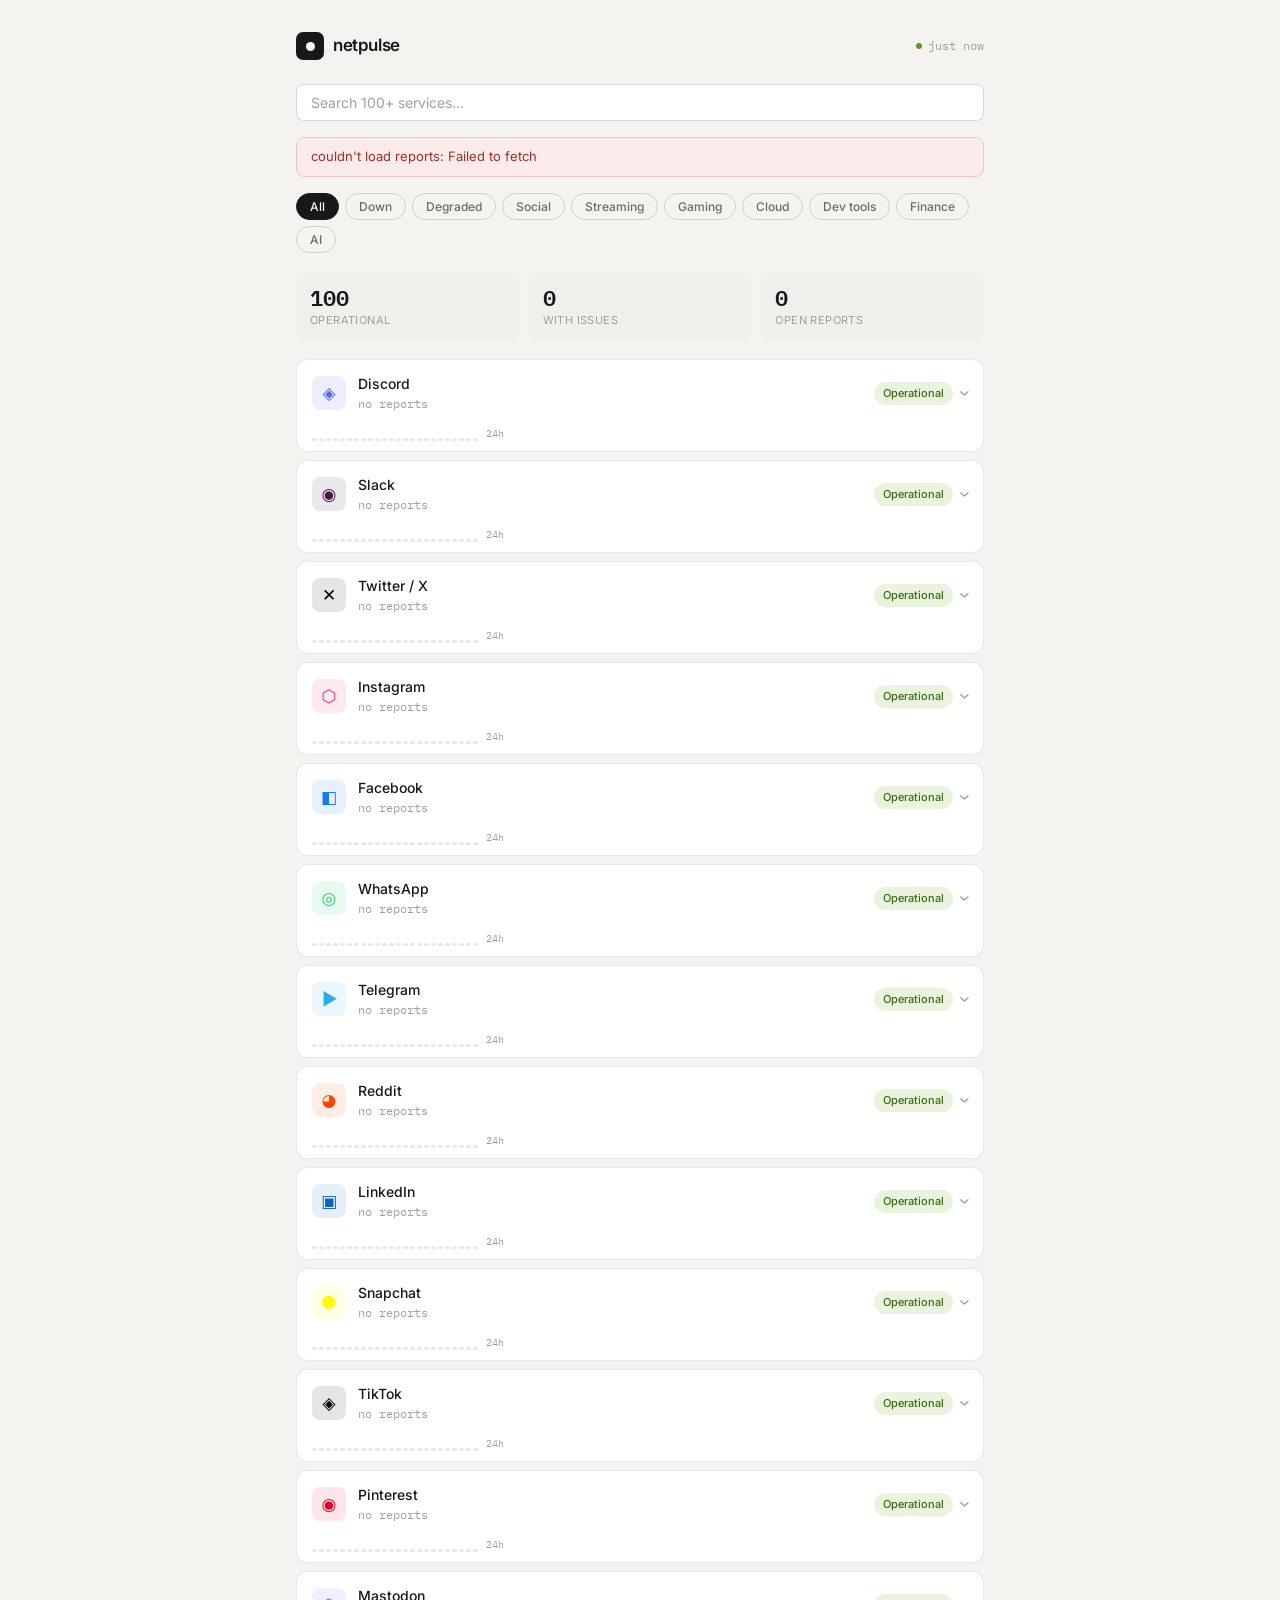
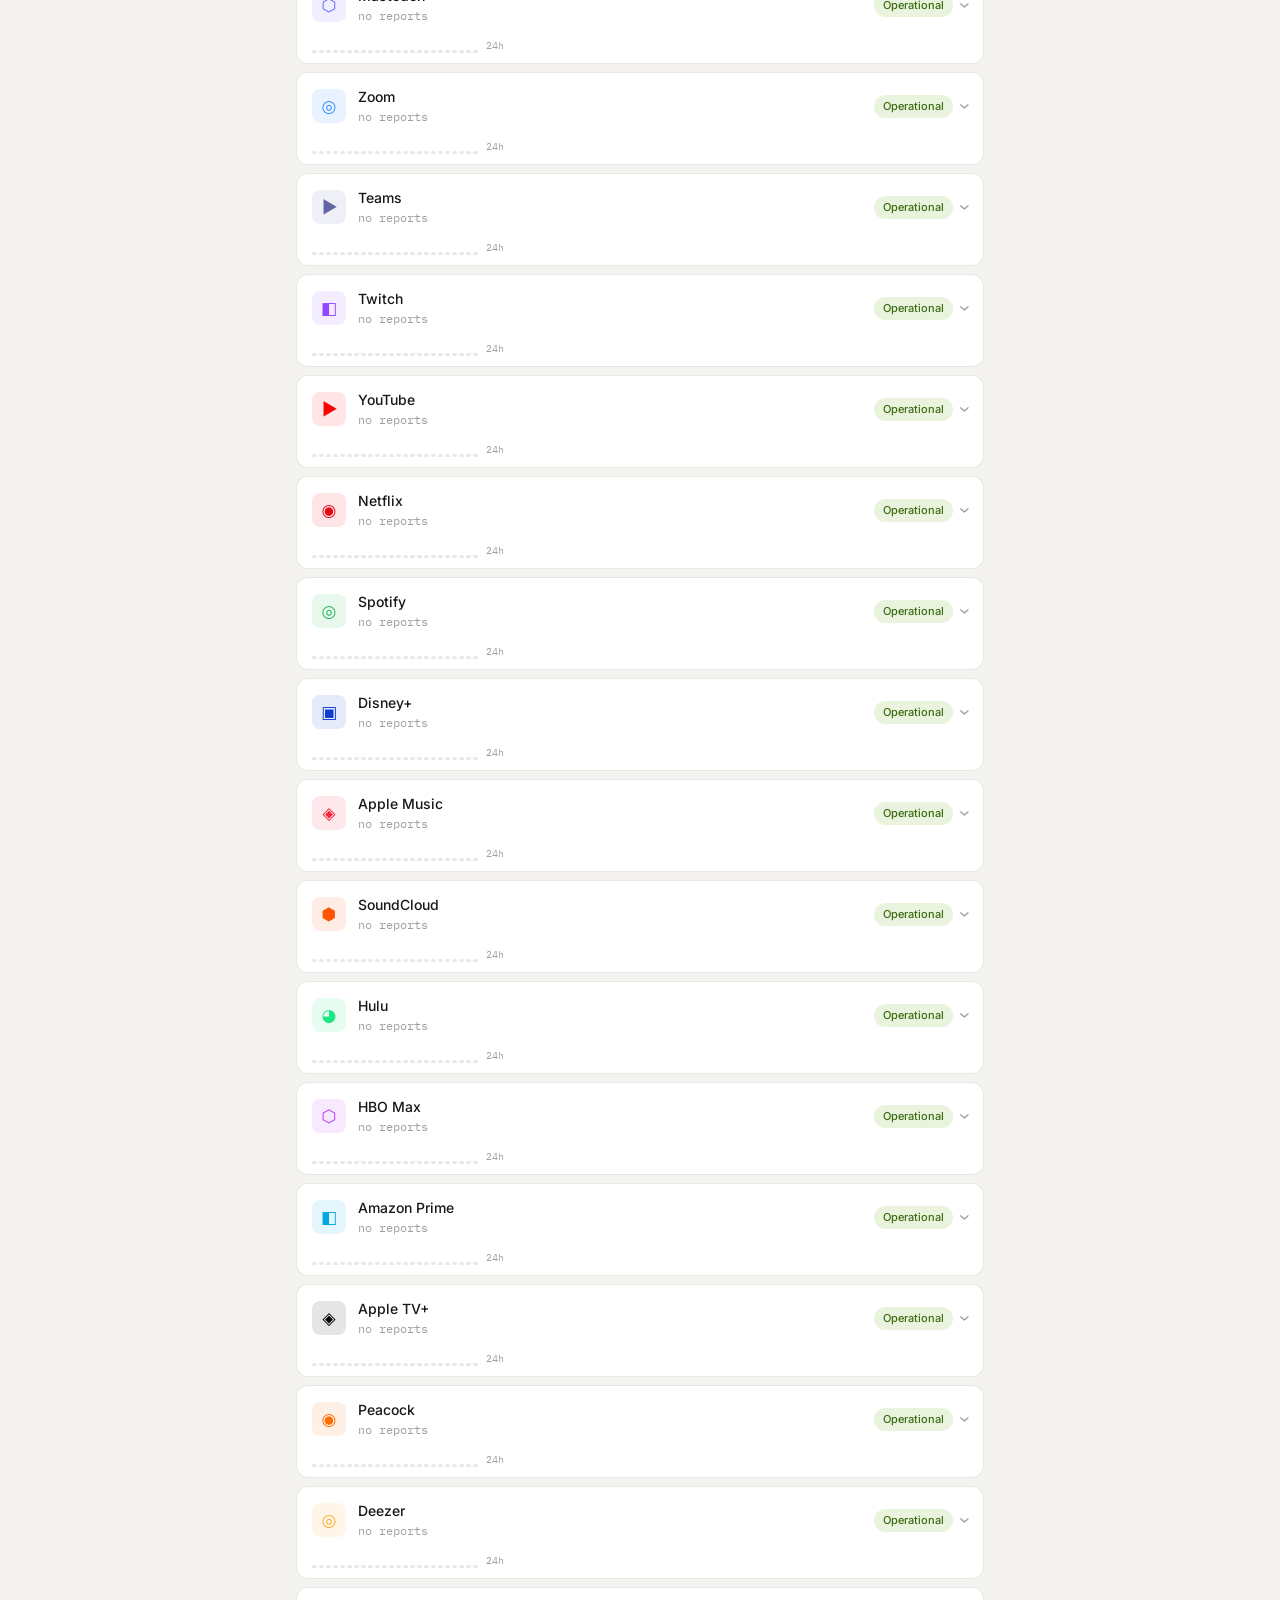
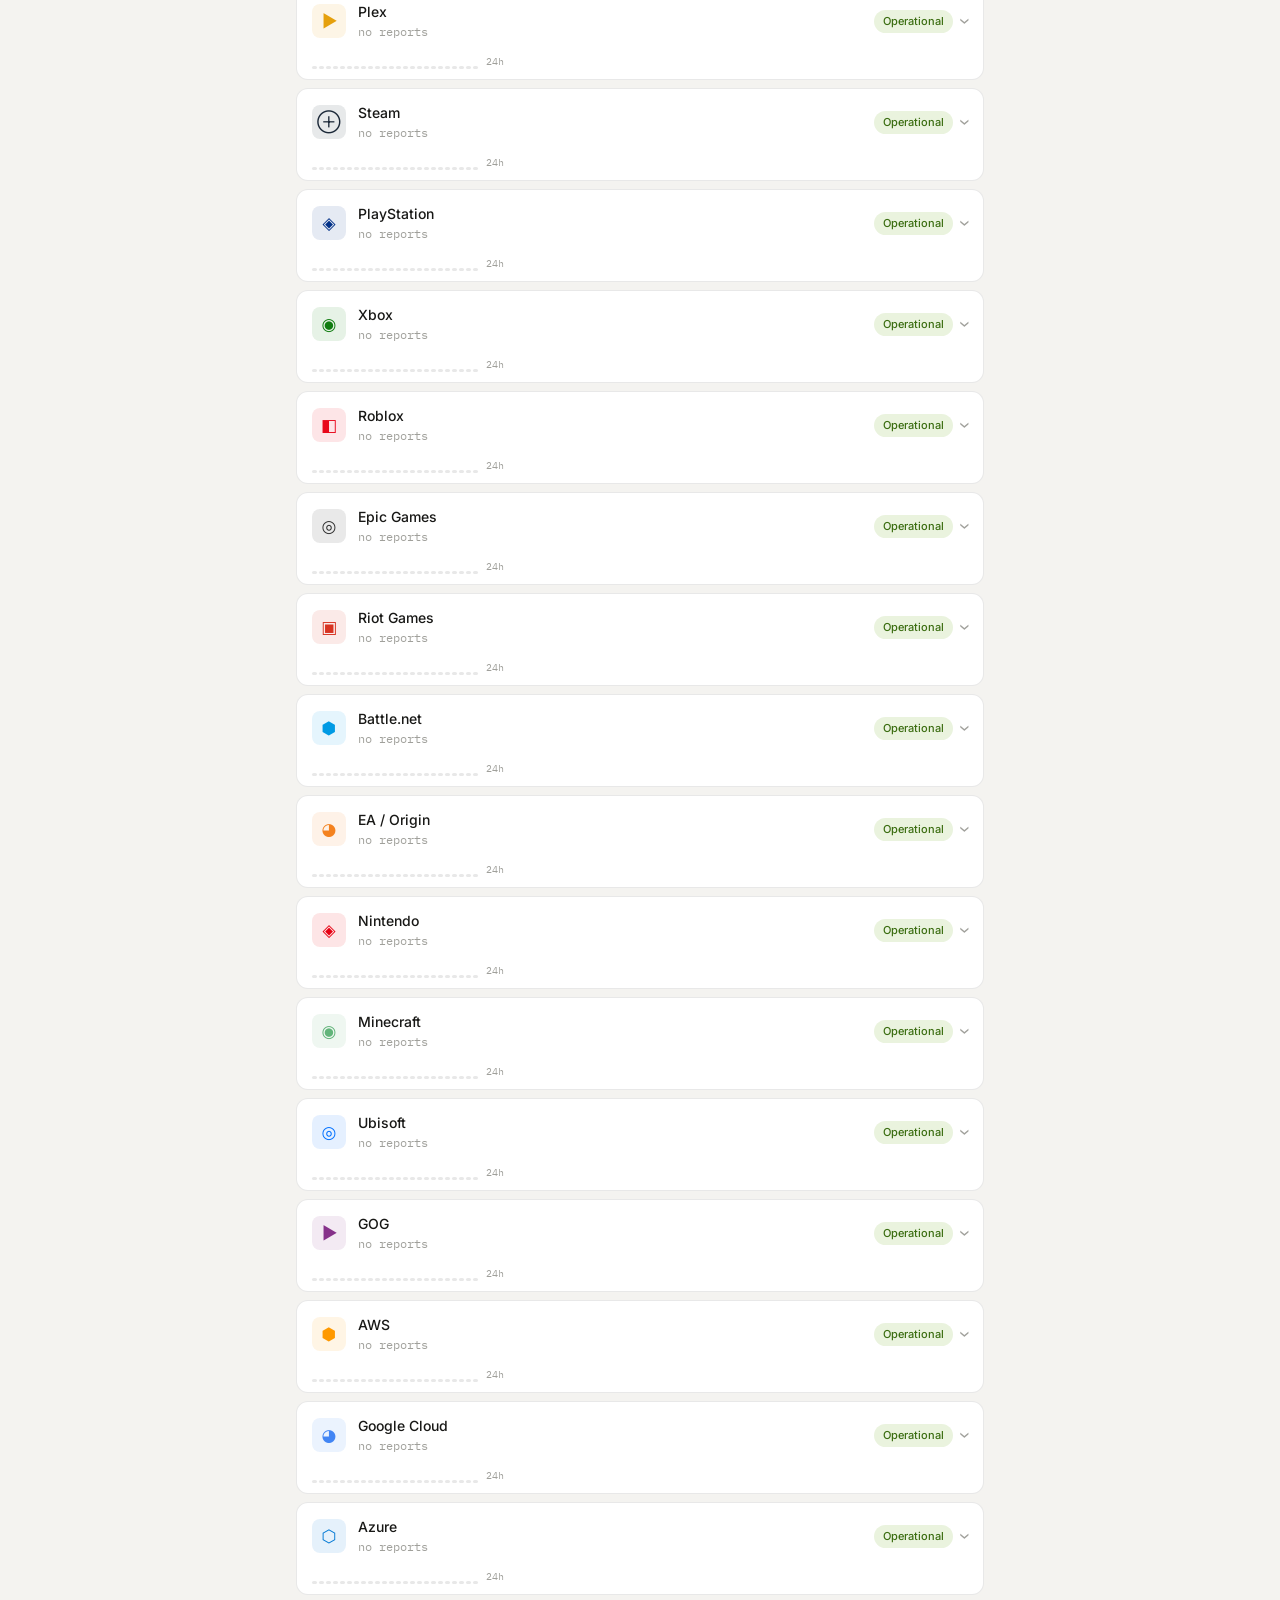
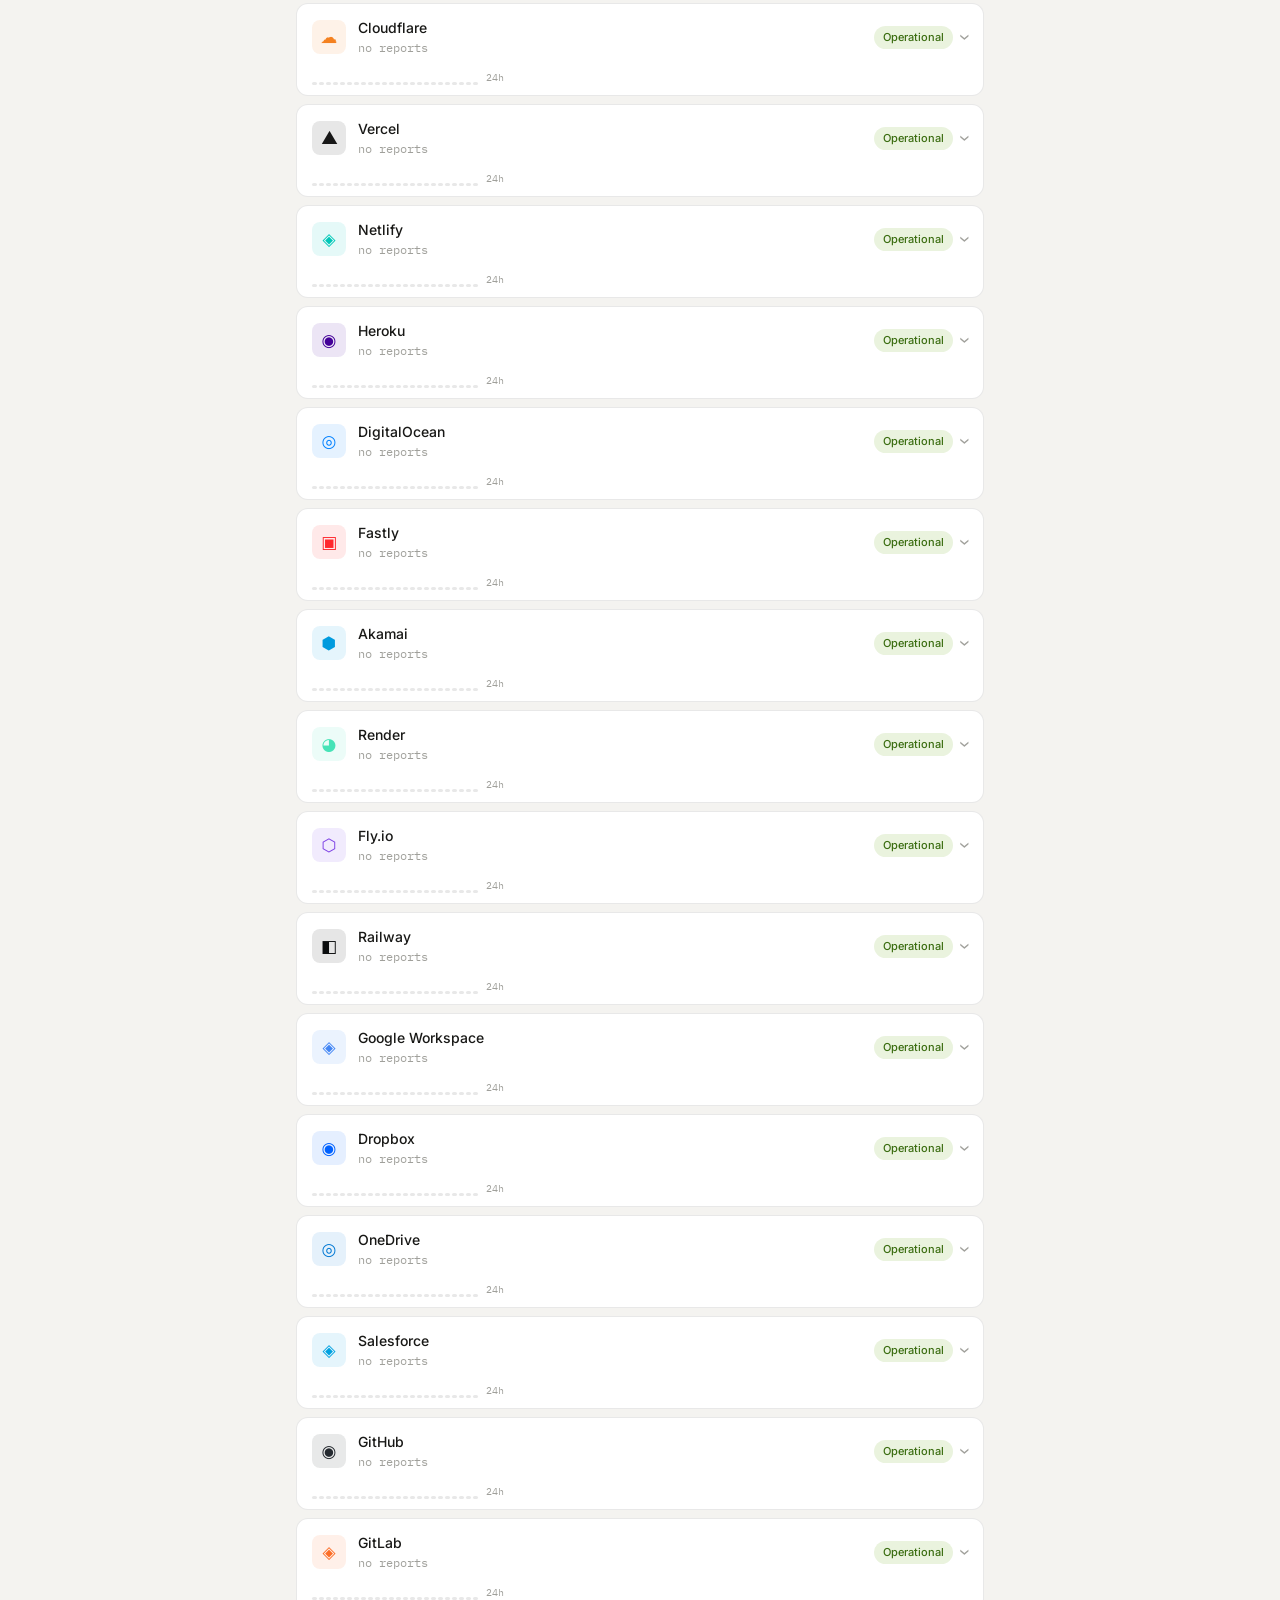
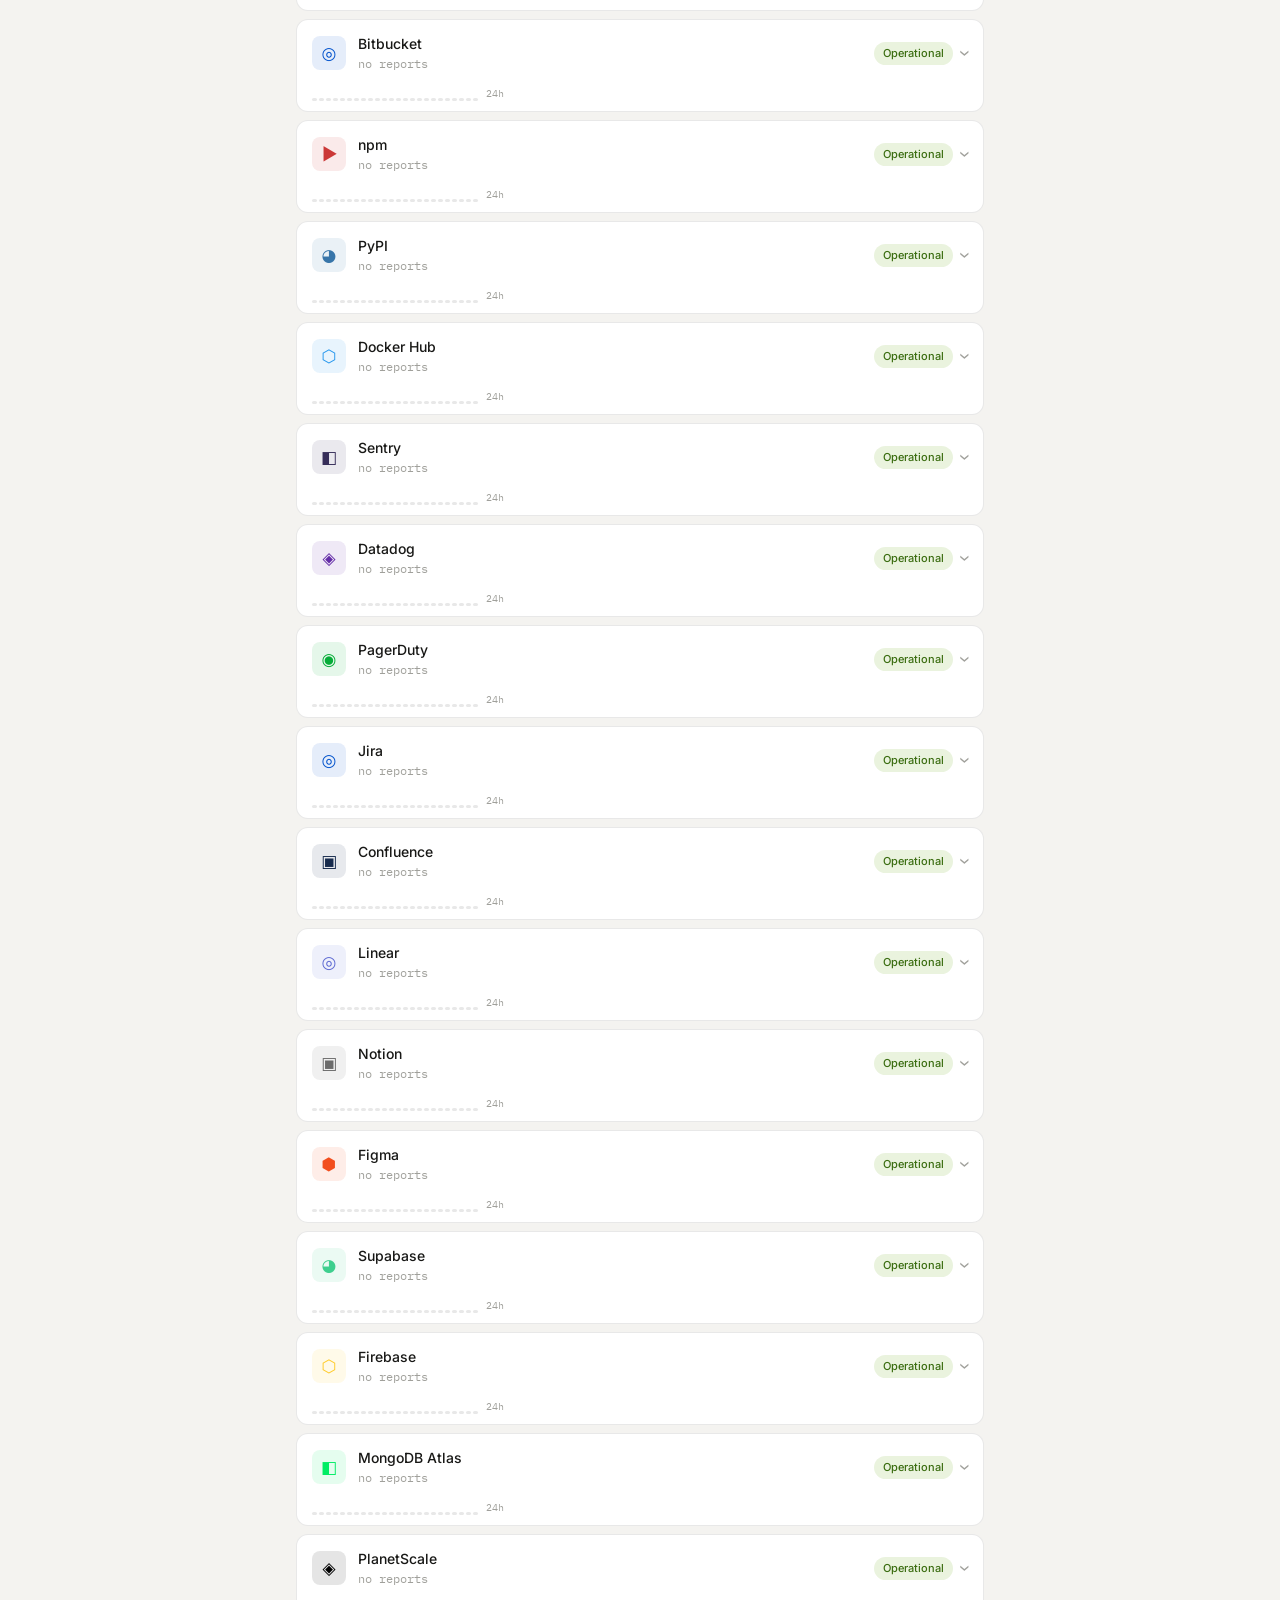
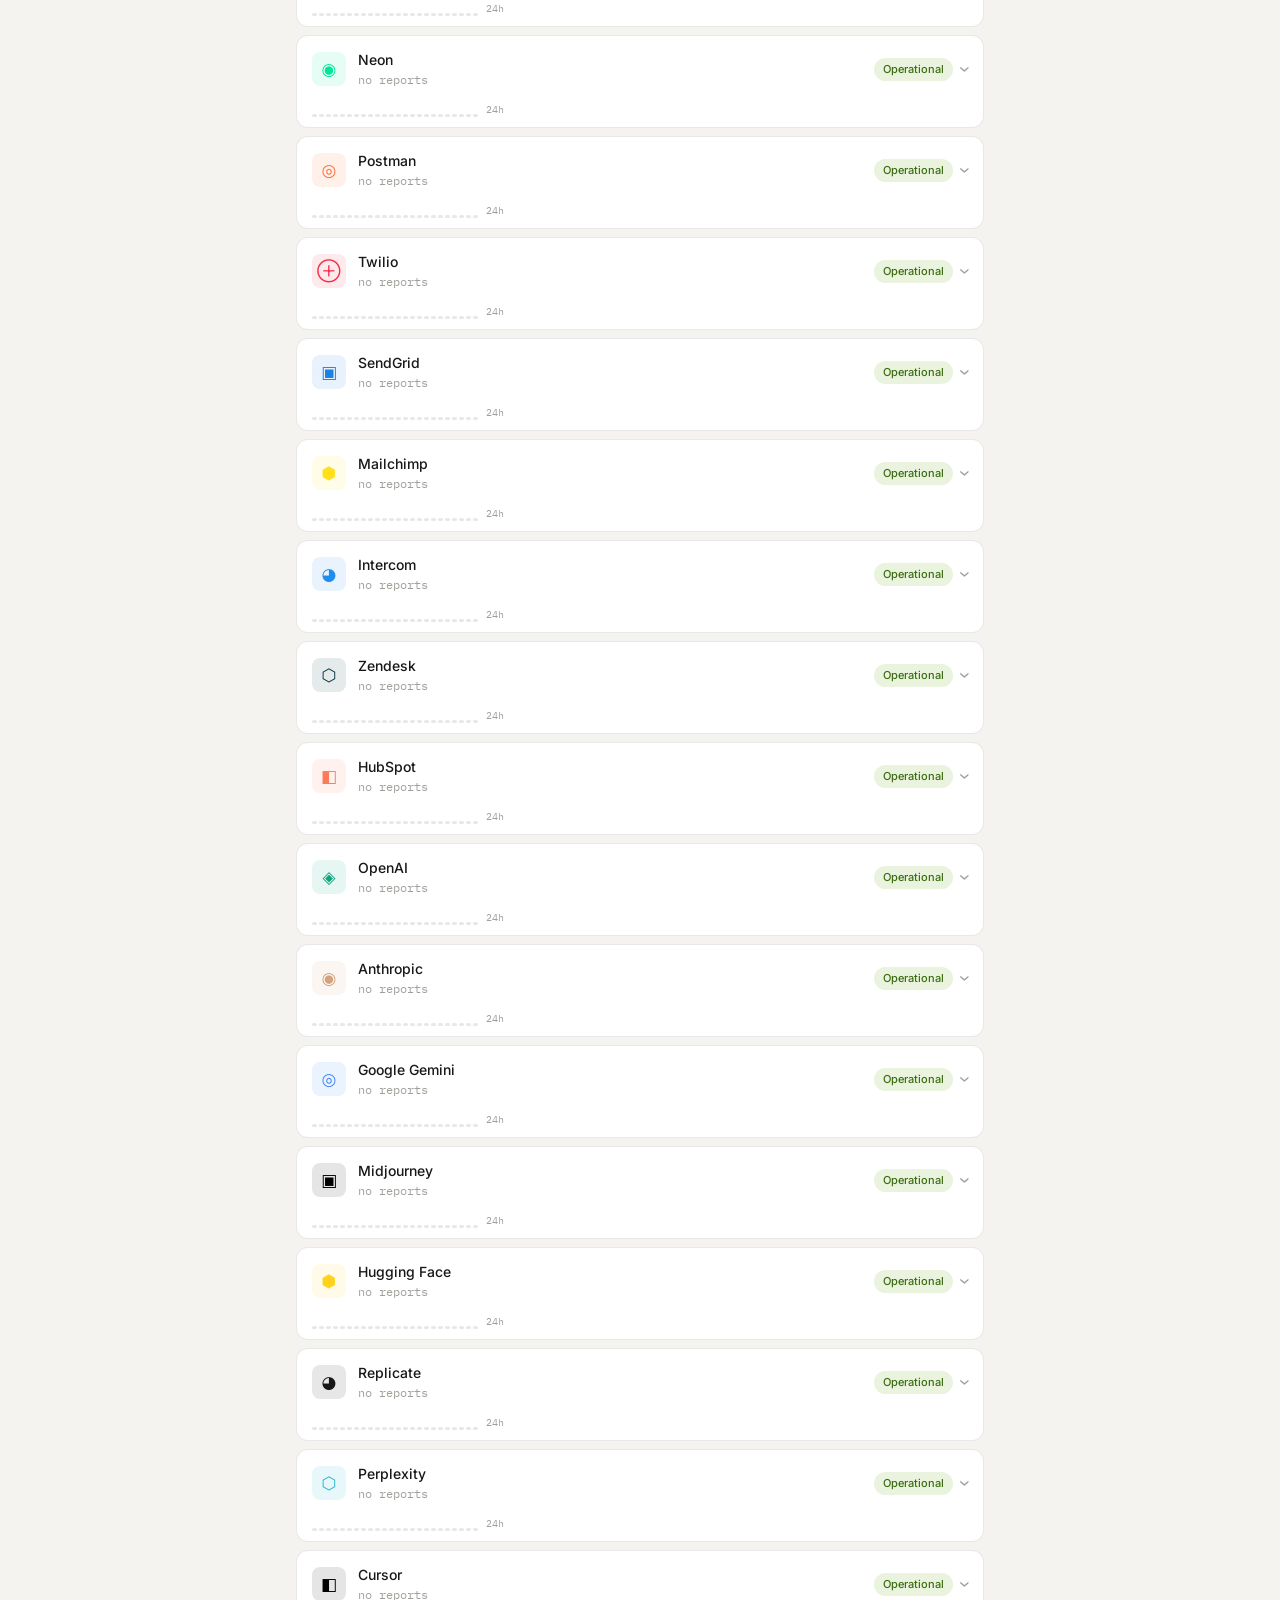
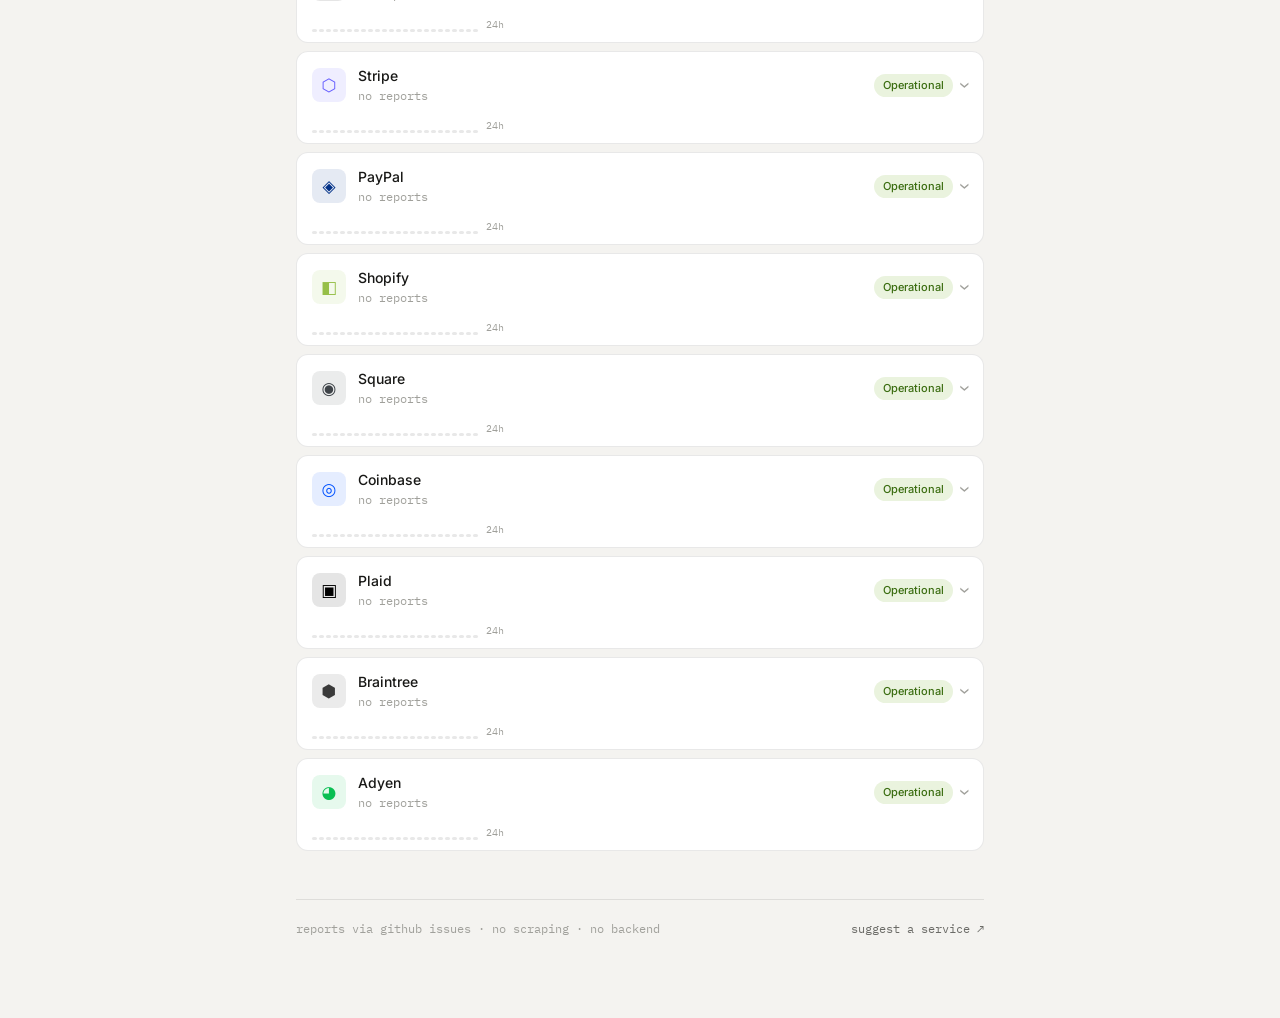
==== commit 40bdd721: "Add files via upload" ====
--- a/index.html
+++ b/index.html
@@ -3,8 +3,8 @@
 <head>
   <meta charset="UTF-8" />
   <meta name="viewport" content="width=device-width, initial-scale=1.0" />
-  <title>Netpulse — Is it down?</title>
-  <meta name="description" content="Real-time crowdsourced status for 100+ popular services." />
+  <title>Netpulse — is it down?</title>
+  <meta name="description" content="Crowdsourced status for 100+ popular services. No scraping, no API keys — just people reporting what's broken." />
   <link rel="stylesheet" href="style.css" />
   <link rel="preconnect" href="https://fonts.googleapis.com" />
   <link href="https://fonts.googleapis.com/css2?family=IBM+Plex+Mono:wght@400;500&family=Inter:wght@400;500;600&display=swap" rel="stylesheet" />
@@ -24,7 +24,7 @@
     </header>
 
     <div class="search-wrap">
-      <input type="text" id="search" placeholder="Search 100+ services…" autocomplete="off" oninput="onSearch()" />
+      <input type="text" id="search" placeholder="Search 100+ services…" autocomplete="off" spellcheck="false" oninput="onSearch()" />
     </div>
 
     <div class="filters" id="filters">
@@ -58,7 +58,7 @@
     <div id="service-list"></div>
 
     <footer class="footer">
-      <span>reports powered by github issues</span>
+      <span>reports via github issues · no scraping · no backend</span>
       <a id="suggest-link" href="#" target="_blank" rel="noopener">suggest a service ↗</a>
     </footer>
 
--- a/style.css
+++ b/style.css
@@ -3,30 +3,30 @@
 *, *::before, *::after { box-sizing: border-box; margin: 0; padding: 0; }
 
 :root {
-  --bg:       #f4f3f0;
-  --surface:  #ffffff;
-  --surface2: #f0efec;
-  --text:     #181816;
-  --muted:    #6b6b67;
-  --hint:     #a0a09b;
-  --border:   rgba(0,0,0,0.09);
-  --border2:  rgba(0,0,0,0.15);
-  --r:        8px;
-  --rl:       12px;
-  --mono:     'IBM Plex Mono', monospace;
-  --sans:     'Inter', system-ui, sans-serif;
+  --bg:      #f4f3f0;
+  --surface: #ffffff;
+  --raised:  #f0efec;
+  --text:    #181816;
+  --muted:   #6b6b67;
+  --hint:    #a0a09b;
+  --border:  rgba(0,0,0,0.09);
+  --border2: rgba(0,0,0,0.15);
+  --r:  8px;
+  --rl: 12px;
+  --mono: 'IBM Plex Mono', monospace;
+  --sans: 'Inter', system-ui, sans-serif;
 }
 
 @media (prefers-color-scheme: dark) {
   :root {
-    --bg:       #141412;
-    --surface:  #1e1e1c;
-    --surface2: #252523;
-    --text:     #eeede8;
-    --muted:    #8a8a85;
-    --hint:     #5a5a56;
-    --border:   rgba(255,255,255,0.07);
-    --border2:  rgba(255,255,255,0.13);
+    --bg:      #141412;
+    --surface: #1e1e1c;
+    --raised:  #252523;
+    --text:    #eeede8;
+    --muted:   #8a8a85;
+    --hint:    #5a5a56;
+    --border:  rgba(255,255,255,0.07);
+    --border2: rgba(255,255,255,0.13);
   }
 }
 
@@ -37,6 +37,7 @@
   min-height: 100vh;
   font-size: 15px;
   line-height: 1.5;
+  -webkit-font-smoothing: antialiased;
 }
 
 .app {
@@ -45,7 +46,7 @@
   padding: 2rem 1rem 5rem;
 }
 
-/* ── header ── */
+/* header */
 .header {
   display: flex;
   align-items: center;
@@ -56,57 +57,41 @@
 .logo { display: flex; align-items: center; gap: 9px; }
 
 .logo-mark {
-  width: 28px;
-  height: 28px;
+  width: 28px; height: 28px;
   background: var(--text);
   border-radius: 7px;
-  display: flex;
-  align-items: center;
-  justify-content: center;
+  display: flex; align-items: center; justify-content: center;
 }
 
 .logo-pulse {
-  width: 9px;
-  height: 9px;
+  width: 9px; height: 9px;
   border-radius: 50%;
   background: var(--bg);
-  animation: pulse 2s ease-in-out infinite;
-}
-
-@keyframes pulse {
-  0%, 100% { transform: scale(1);    opacity: 1; }
-  50%       { transform: scale(0.7); opacity: 0.45; }
-}
-
-.logo-text {
-  font-size: 17px;
-  font-weight: 600;
-  letter-spacing: -0.4px;
-}
-
-.header-meta {
-  display: flex;
-  align-items: center;
-  gap: 6px;
-  font-size: 12px;
-  color: var(--hint);
-  font-family: var(--mono);
-}
+  animation: throb 2s ease-in-out infinite;
+}
+
+@keyframes throb {
+  0%, 100% { transform: scale(1); opacity: 1; }
+  50%       { transform: scale(0.65); opacity: 0.4; }
+}
+
+.logo-text { font-size: 17px; font-weight: 600; letter-spacing: -0.4px; }
+
+.header-meta { display: flex; align-items: center; gap: 6px; font-size: 12px; color: var(--hint); font-family: var(--mono); }
 
 .live-pip {
-  width: 6px;
-  height: 6px;
+  width: 6px; height: 6px;
   border-radius: 50%;
   background: #639922;
-  animation: liveblink 1.8s ease-in-out infinite;
-}
-
-@keyframes liveblink {
+  animation: blink 2s ease-in-out infinite;
+}
+
+@keyframes blink {
   0%, 100% { opacity: 1; }
-  50%       { opacity: 0.3; }
-}
-
-/* ── search ── */
+  50%       { opacity: 0.25; }
+}
+
+/* search */
 .search-wrap { margin-bottom: 1rem; }
 
 .search-wrap input {
@@ -119,18 +104,13 @@
   background: var(--surface);
   color: var(--text);
   outline: none;
-  transition: border-color 0.15s;
+  transition: border-color 0.13s;
 }
 .search-wrap input::placeholder { color: var(--hint); }
 .search-wrap input:focus { border-color: var(--muted); }
 
-/* ── filter pills ── */
-.filters {
-  display: flex;
-  flex-wrap: wrap;
-  gap: 6px;
-  margin-bottom: 1.25rem;
-}
+/* filter pills */
+.filters { display: flex; flex-wrap: wrap; gap: 6px; margin-bottom: 1.25rem; }
 
 .pill {
   padding: 5px 13px;
@@ -144,10 +124,10 @@
   cursor: pointer;
   transition: all 0.13s;
 }
-.pill:hover  { background: var(--surface2); }
+.pill:hover  { background: var(--raised); }
 .pill.active { background: var(--text); color: var(--bg); border-color: var(--text); }
 
-/* ── stats ── */
+/* summary stats */
 .stats-row {
   display: grid;
   grid-template-columns: repeat(3, 1fr);
@@ -156,7 +136,7 @@
 }
 
 .stat-card {
-  background: var(--surface2);
+  background: var(--raised);
   border-radius: var(--r);
   padding: 11px 14px;
 }
@@ -165,7 +145,6 @@
   font-size: 22px;
   font-weight: 600;
   font-family: var(--mono);
-  color: var(--text);
   line-height: 1.2;
 }
 
@@ -177,7 +156,7 @@
   letter-spacing: 0.4px;
 }
 
-/* ── banner ── */
+/* banners */
 .banner {
   padding: 9px 14px;
   border-radius: var(--r);
@@ -185,7 +164,7 @@
   margin-bottom: 1rem;
   border: 0.5px solid;
 }
-.banner-loading { background: var(--surface2); border-color: var(--border); color: var(--muted); }
+.banner-loading { background: var(--raised); border-color: var(--border); color: var(--muted); }
 .banner-error   { background: #FCEBEB; border-color: #F7C1C1; color: #A32D2D; }
 .banner-info    { background: #E6F1FB; border-color: #B5D4F4; color: #185FA5; }
 
@@ -194,7 +173,7 @@
   .banner-info  { background: #0d1e30; border-color: #1a3a5c; color: #85B7EB; }
 }
 
-/* ── service cards ── */
+/* service cards */
 .card {
   background: var(--surface);
   border: 0.5px solid var(--border);
@@ -216,12 +195,9 @@
 }
 
 .svc-icon {
-  width: 34px;
-  height: 34px;
+  width: 34px; height: 34px;
   border-radius: 8px;
-  display: flex;
-  align-items: center;
-  justify-content: center;
+  display: flex; align-items: center; justify-content: center;
   font-size: 17px;
   flex-shrink: 0;
 }
@@ -236,28 +212,12 @@
   text-overflow: ellipsis;
 }
 
-.svc-sub {
-  font-size: 12px;
-  color: var(--muted);
-  font-family: var(--mono);
-  margin-top: 1px;
-}
-
-.card-right {
-  display: flex;
-  align-items: center;
-  gap: 8px;
-  flex-shrink: 0;
-}
-
-/* ── badges ── */
-.badge {
-  padding: 3px 9px;
-  border-radius: 999px;
-  font-size: 11px;
-  font-weight: 500;
-  white-space: nowrap;
-}
+.svc-sub { font-size: 12px; color: var(--muted); font-family: var(--mono); margin-top: 1px; }
+
+.card-right { display: flex; align-items: center; gap: 8px; flex-shrink: 0; }
+
+/* status badges */
+.badge { padding: 3px 9px; border-radius: 999px; font-size: 11px; font-weight: 500; white-space: nowrap; }
 
 .s-ok           { background: #EAF3DE; color: #3B6D11; }
 .s-issues       { background: #FAEEDA; color: #854F0B; }
@@ -281,25 +241,17 @@
 }
 .chevron.flip { transform: rotate(-90deg); }
 
-/* ── sparks ── */
+/* spark chart */
 .sparks {
   display: flex;
   align-items: flex-end;
   gap: 2px;
   padding: 0 15px 10px;
 }
-
 .spark-bar { width: 5px; border-radius: 2px; }
-
-.spark-label {
-  font-size: 10px;
-  color: var(--hint);
-  font-family: var(--mono);
-  margin-left: 6px;
-  align-self: center;
-}
-
-/* ── detail panel ── */
+.spark-label { font-size: 10px; color: var(--hint); font-family: var(--mono); margin-left: 6px; align-self: center; }
+
+/* detail panel */
 .detail { display: none; border-top: 0.5px solid var(--border); }
 .detail.visible { display: block; }
 
@@ -310,13 +262,7 @@
   padding: 14px 15px;
 }
 
-.col-head {
-  font-size: 11px;
-  text-transform: uppercase;
-  letter-spacing: 0.5px;
-  color: var(--hint);
-  margin-bottom: 8px;
-}
+.col-head { font-size: 11px; text-transform: uppercase; letter-spacing: 0.5px; color: var(--hint); margin-bottom: 8px; }
 
 .report-line {
   display: flex;
@@ -328,23 +274,13 @@
   line-height: 1.4;
 }
 
-.report-dot {
-  width: 6px;
-  height: 6px;
-  border-radius: 50%;
-  flex-shrink: 0;
-  margin-top: 4px;
-}
-
-.hint {
-  font-size: 12px;
-  color: var(--muted);
-  line-height: 1.5;
-  margin-bottom: 8px;
-}
+.report-dot { width: 6px; height: 6px; border-radius: 50%; flex-shrink: 0; margin-top: 4px; }
+
+.hint { font-size: 12px; color: var(--muted); line-height: 1.5; margin-bottom: 8px; }
+
+.btn-row { display: flex; gap: 7px; flex-wrap: wrap; margin-bottom: 6px; }
 
 .report-btn {
-  display: inline-block;
   padding: 6px 13px;
   border: 0.5px solid var(--border2);
   border-radius: var(--r);
@@ -356,53 +292,25 @@
   cursor: pointer;
   transition: all 0.13s;
 }
-.report-btn:hover  { background: var(--surface2); }
+.report-btn:hover  { background: var(--raised); }
 .report-btn:active { transform: scale(0.97); }
 
-.gh-link {
-  display: block;
-  margin-top: 7px;
-  font-size: 12px;
-  color: var(--hint);
-  font-family: var(--mono);
-  text-decoration: none;
-}
+.report-btn.primary { background: var(--text); color: var(--bg); border-color: var(--text); }
+.report-btn.primary:hover { opacity: 0.82; }
+
+.gh-link { display: block; margin-top: 7px; font-size: 12px; color: var(--hint); font-family: var(--mono); text-decoration: none; }
 .gh-link:hover { color: var(--muted); }
 
-/* ── timeline ── */
-.tl-wrap {
-  padding: 0 15px 14px;
-  border-top: 0.5px solid var(--border);
-}
-
+/* 24h timeline */
+.tl-wrap { padding: 0 15px 14px; border-top: 0.5px solid var(--border); }
 .tl-wrap .col-head { padding-top: 12px; }
-
-.tl {
-  display: flex;
-  gap: 2px;
-  margin-top: 6px;
-}
-
+.tl { display: flex; gap: 2px; margin-top: 6px; }
 .tl-seg { flex: 1; height: 5px; border-radius: 1px; }
-
-.tl-ends {
-  display: flex;
-  justify-content: space-between;
-  margin-top: 4px;
-  font-size: 10px;
-  color: var(--hint);
-  font-family: var(--mono);
-}
-
-/* ── misc ── */
+.tl-ends { display: flex; justify-content: space-between; margin-top: 4px; font-size: 10px; color: var(--hint); font-family: var(--mono); }
+
+/* misc */
 .muted { color: var(--hint); }
-
-.empty {
-  text-align: center;
-  padding: 3rem;
-  color: var(--hint);
-  font-size: 14px;
-}
+.empty { text-align: center; padding: 3rem; color: var(--hint); font-size: 14px; }
 
 .footer {
   margin-top: 3rem;
@@ -414,14 +322,14 @@
   font-size: 12px;
   color: var(--hint);
   font-family: var(--mono);
-}
-
+  flex-wrap: wrap;
+  gap: 8px;
+}
 .footer a { color: var(--muted); text-decoration: none; }
 .footer a:hover { color: var(--text); }
 
-/* ── responsive ── */
 @media (max-width: 480px) {
-  .stats-row { grid-template-columns: repeat(3, 1fr); gap: 8px; }
+  .stats-row { gap: 8px; }
   .stat-val { font-size: 18px; }
   .detail-cols { grid-template-columns: 1fr; }
   .card-right .badge { display: none; }
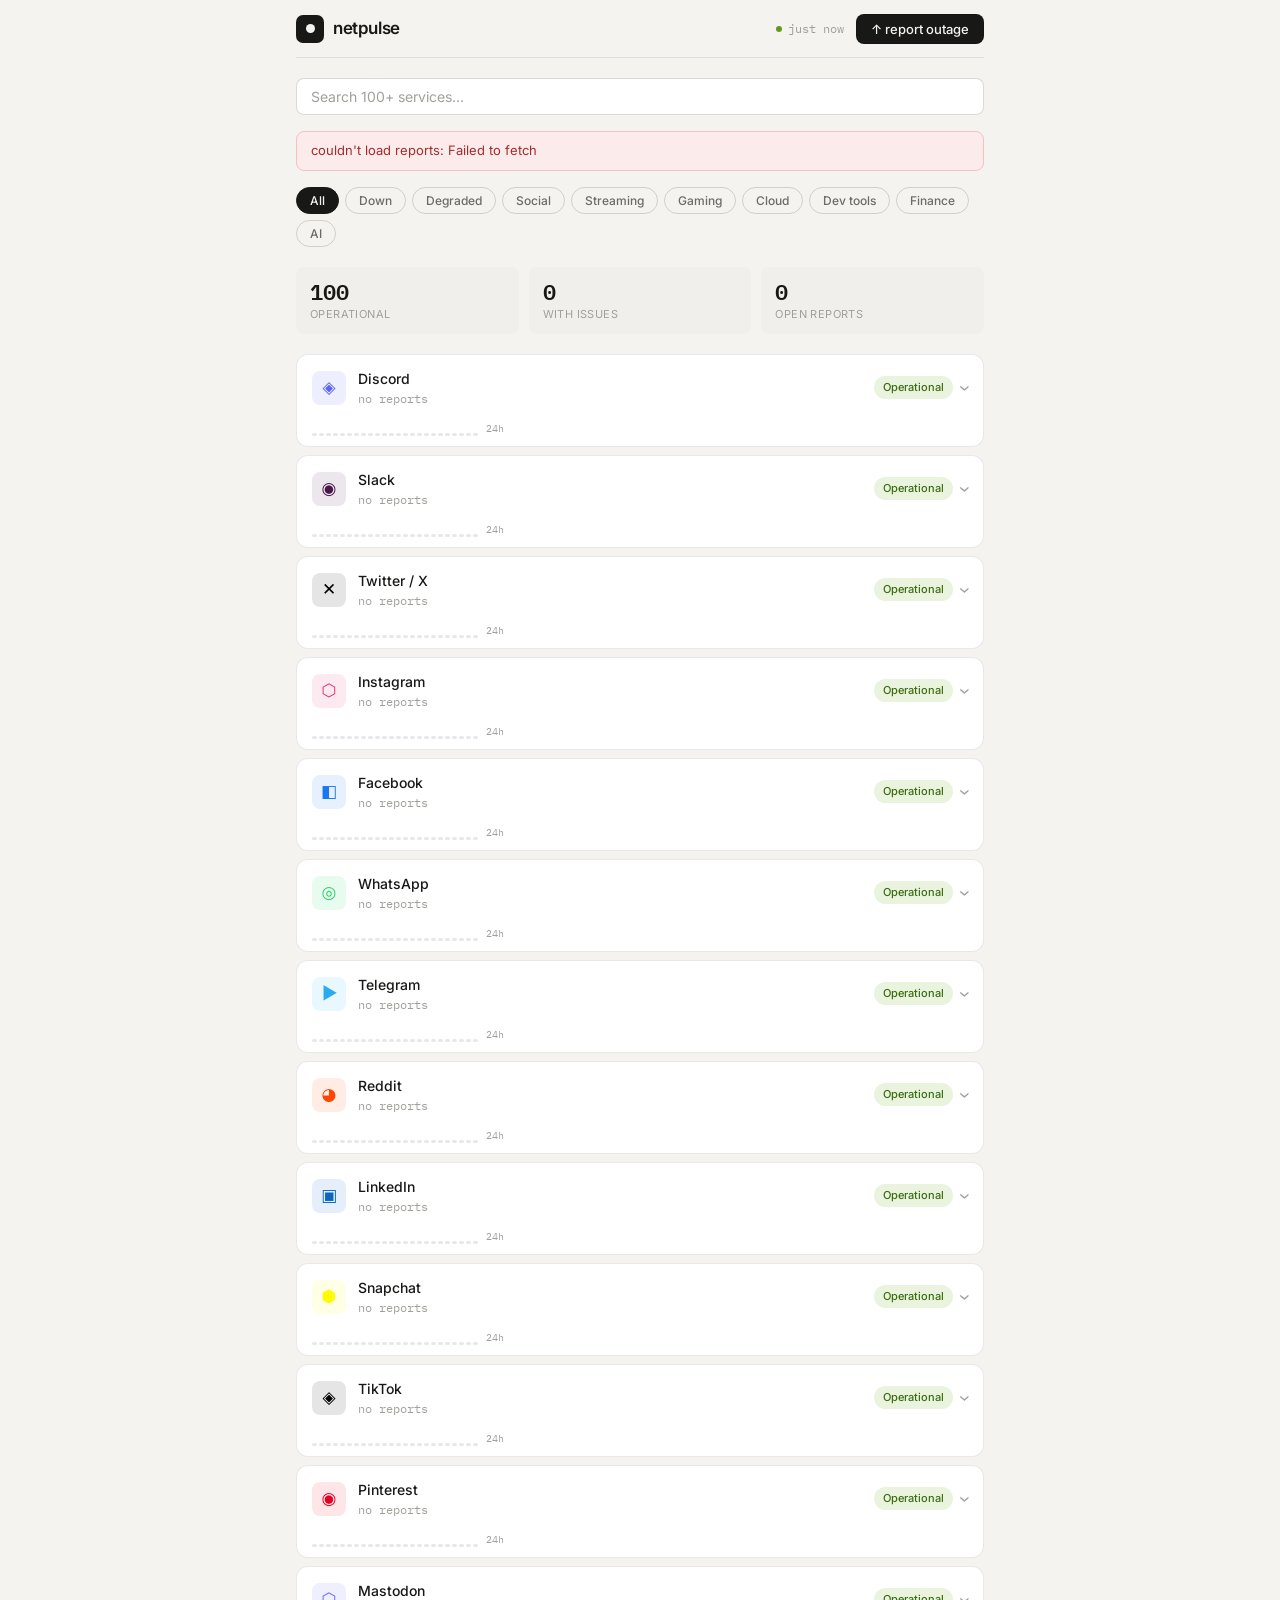
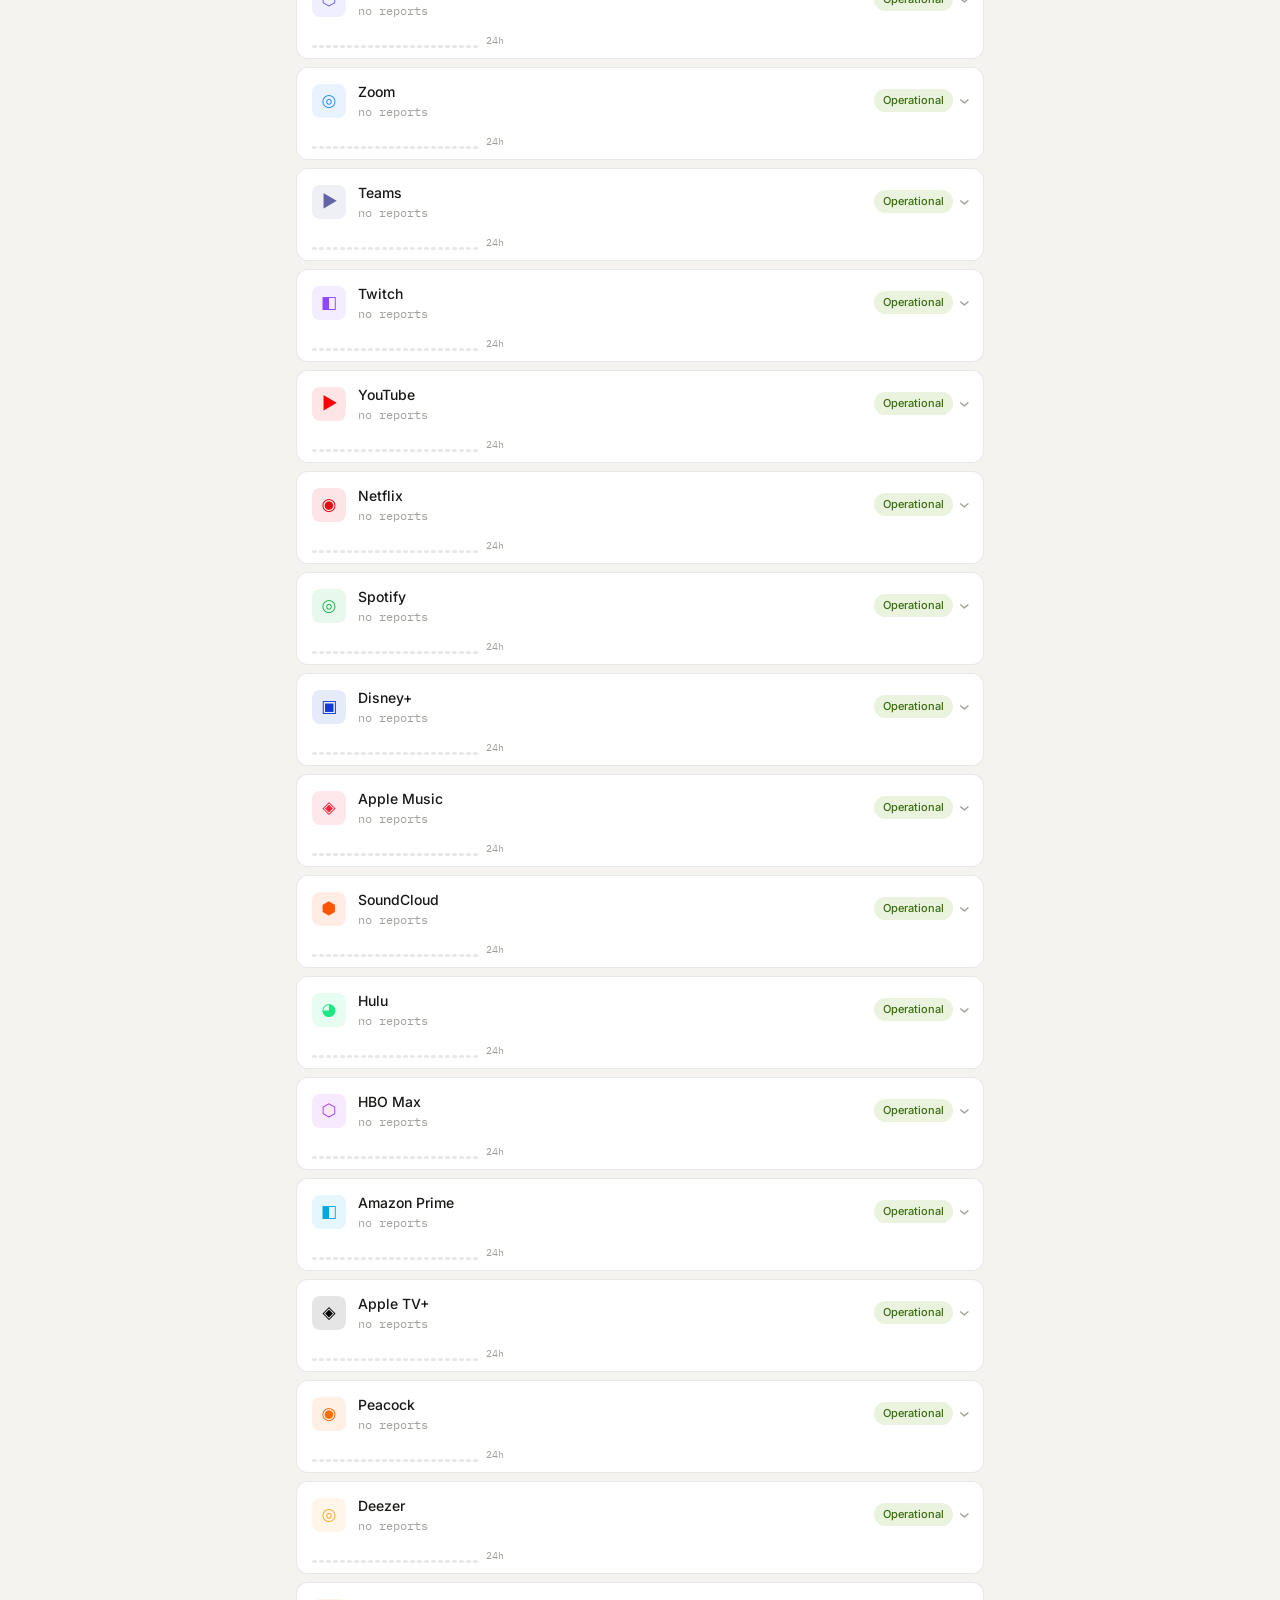
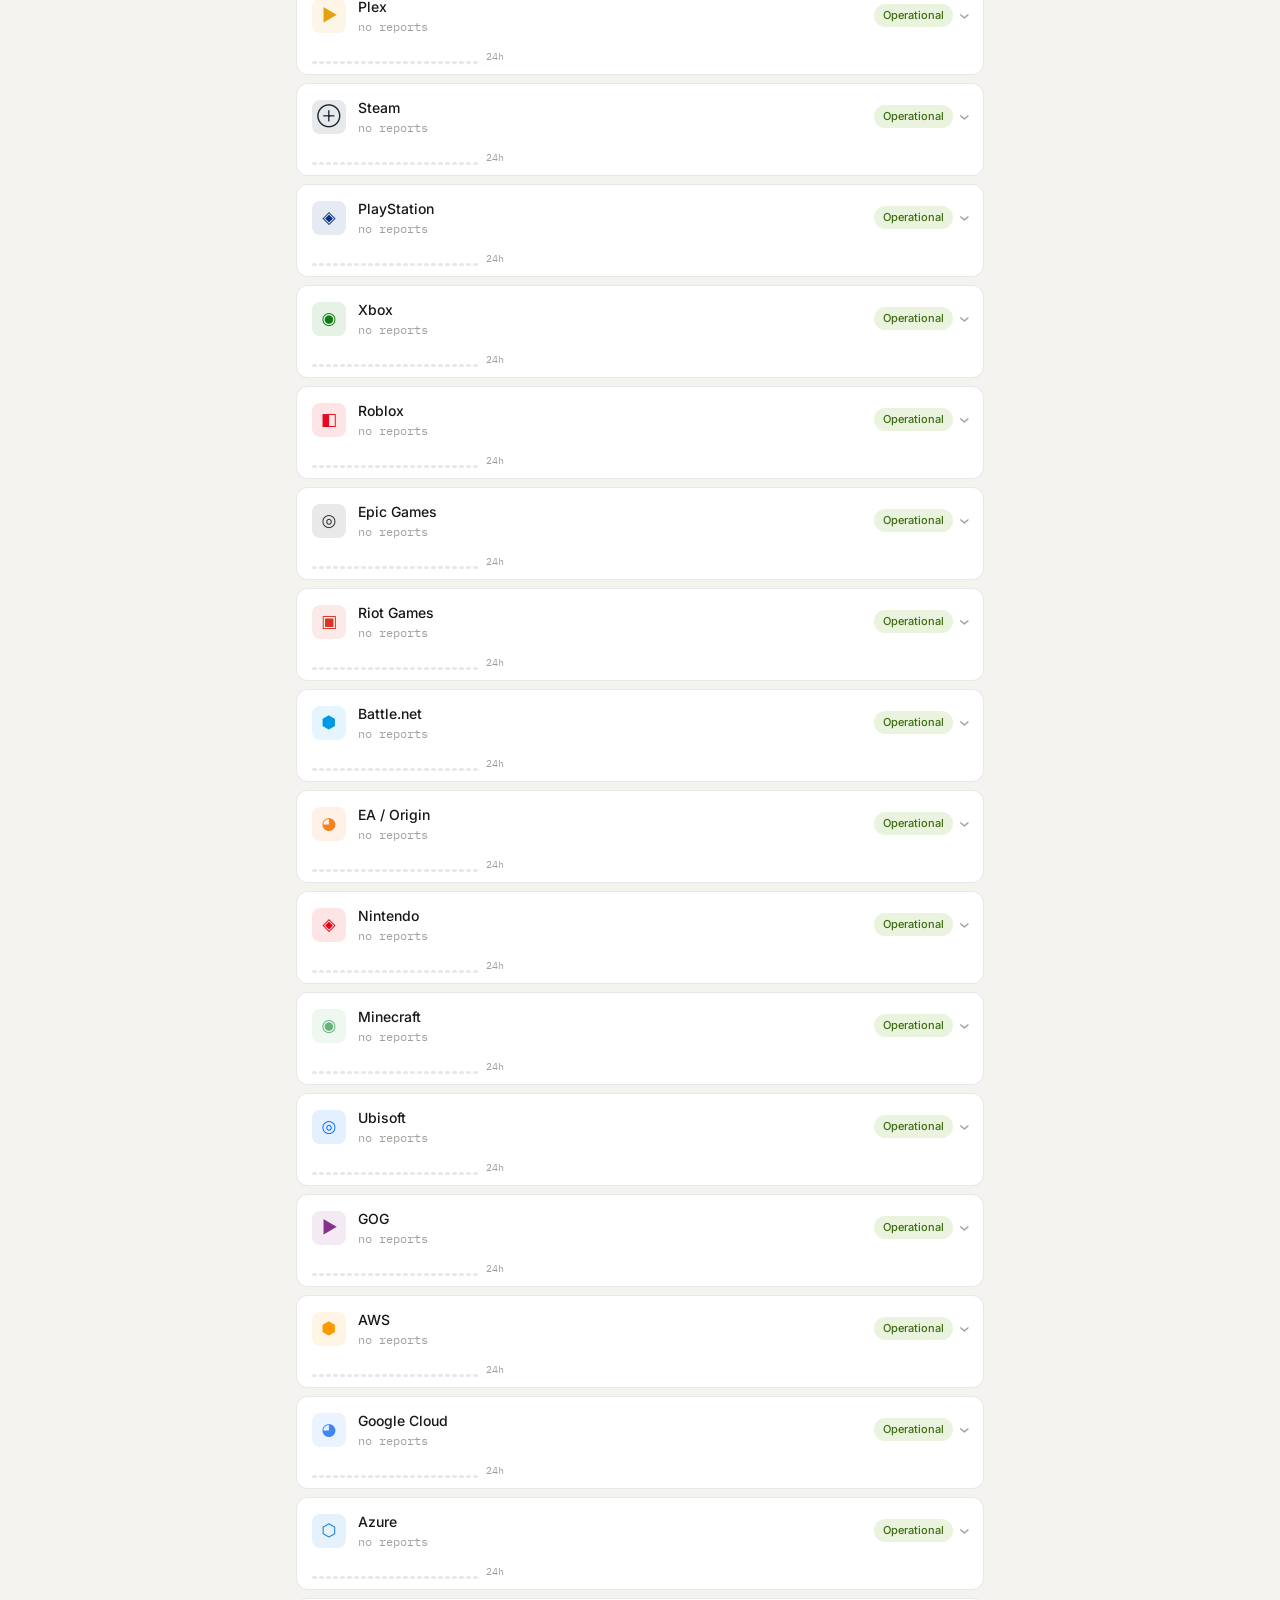
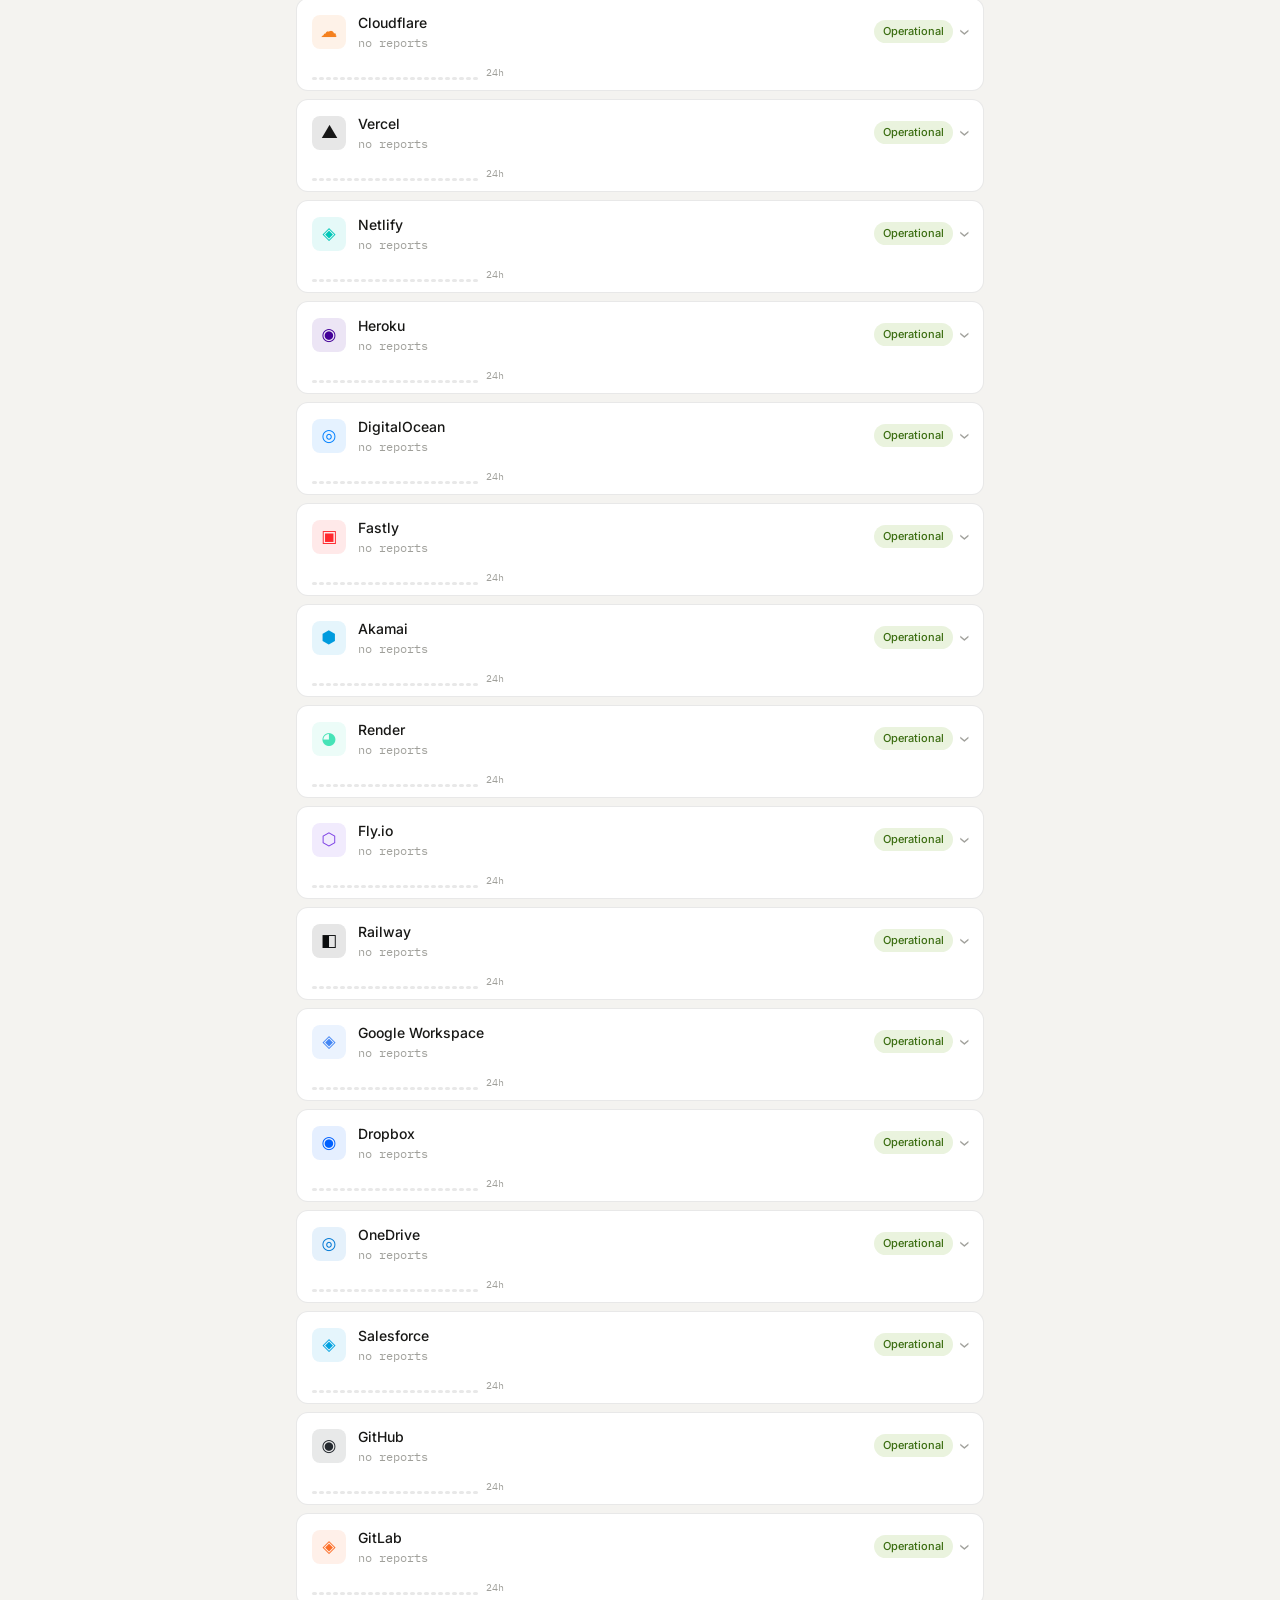
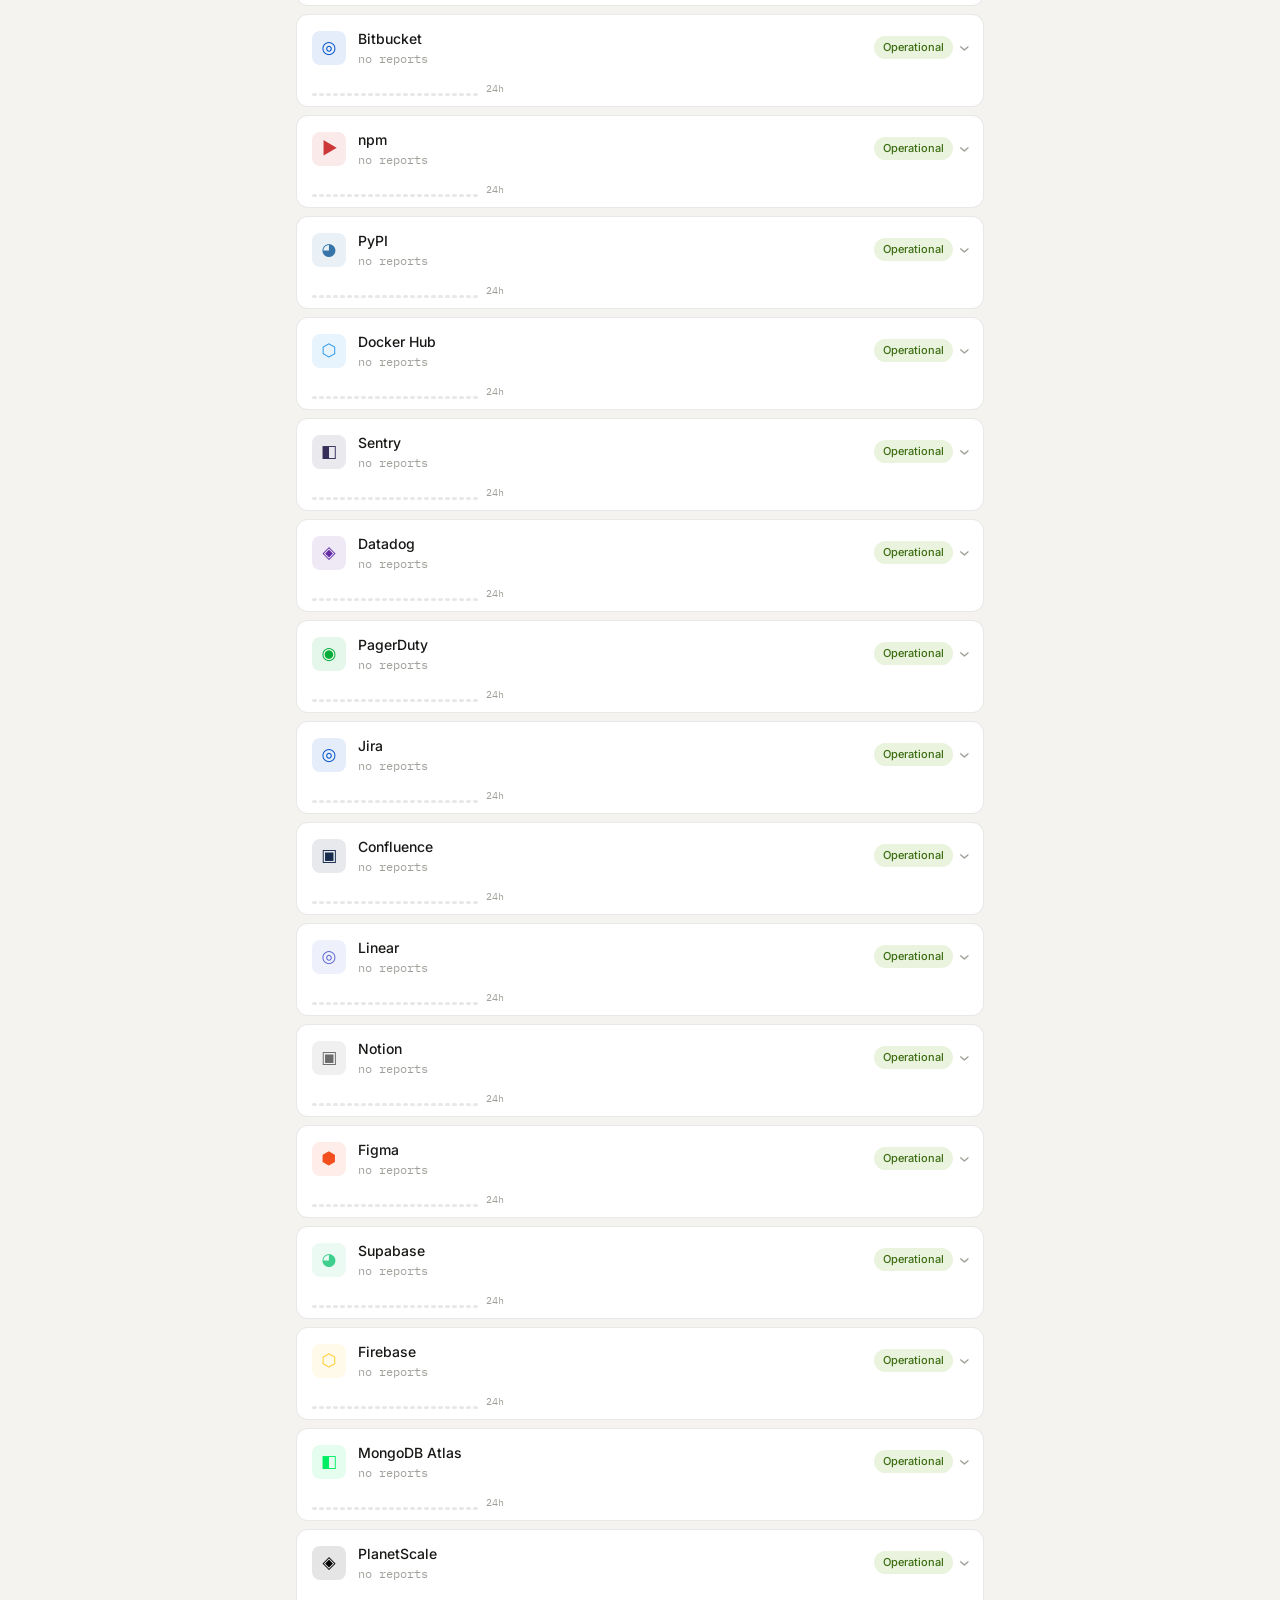
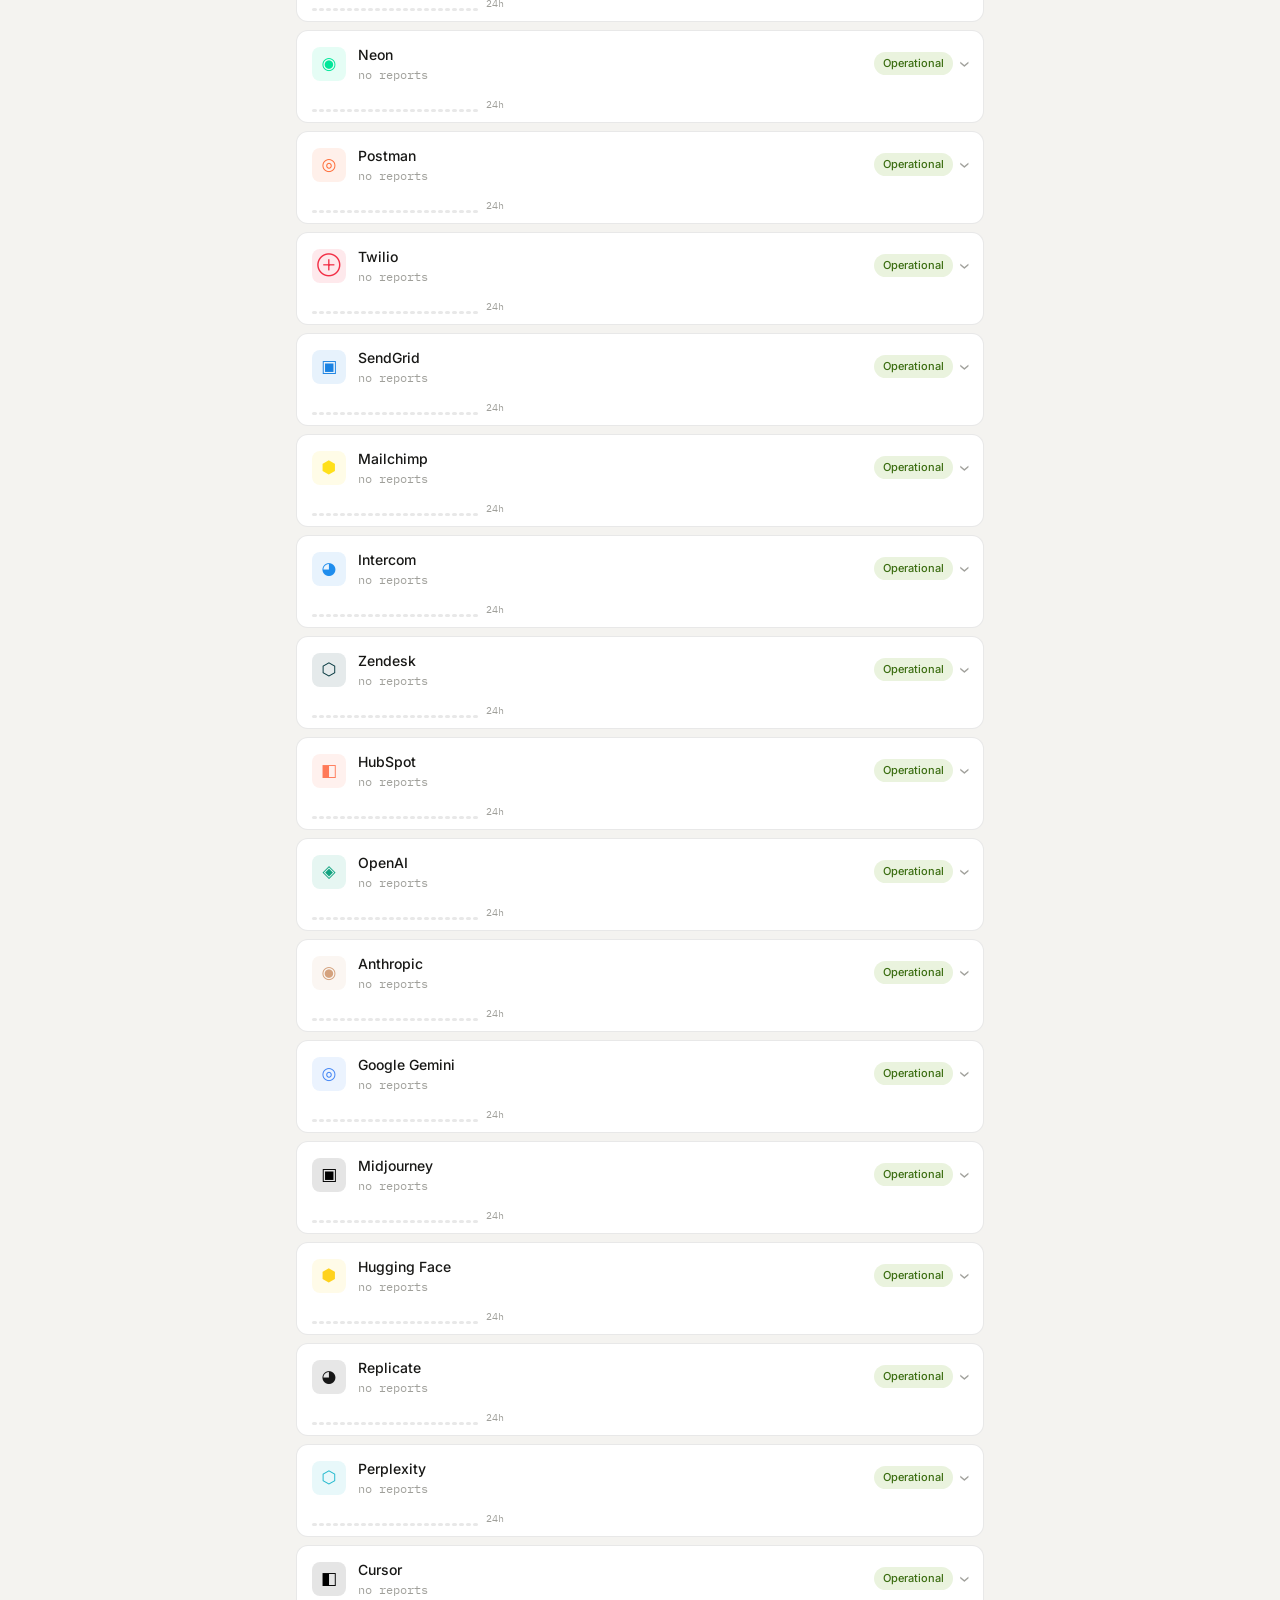
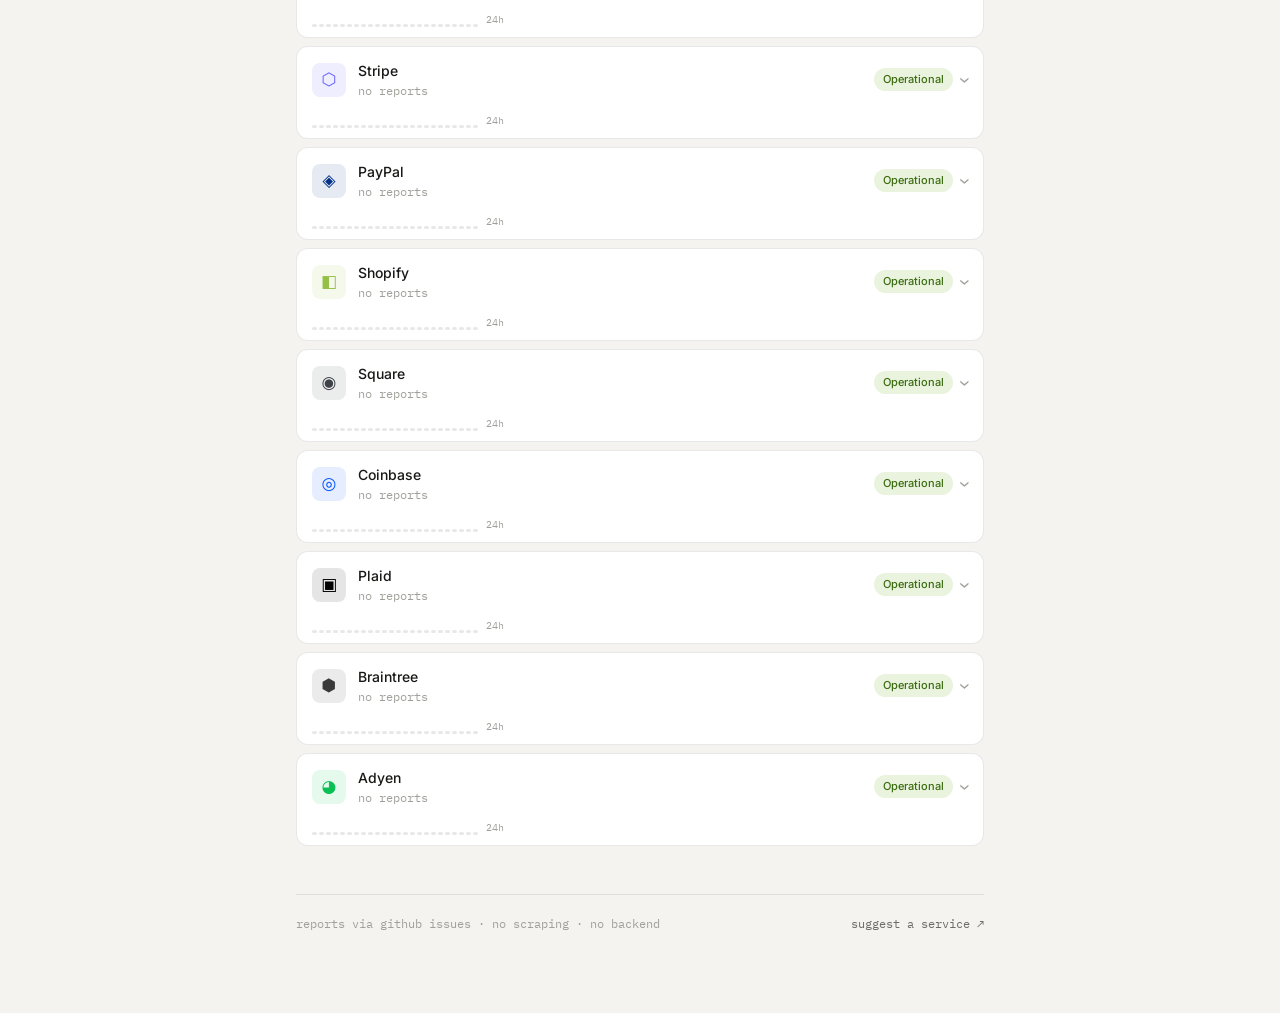
==== commit a55ca897: "fixing bug" ====
--- a/index.html
+++ b/index.html
@@ -17,9 +17,12 @@
         <div class="logo-mark"><div class="logo-pulse"></div></div>
         <span class="logo-text">netpulse</span>
       </div>
-      <div class="header-meta">
-        <span class="live-pip"></span>
-        <span class="last-updated" id="last-updated">just now</span>
+      <div class="header-right">
+        <div class="header-meta">
+          <span class="live-pip"></span>
+          <span class="last-updated" id="last-updated">just now</span>
+        </div>
+        <button class="report-header-btn" onclick="openReportPicker()">↑ report outage</button>
       </div>
     </header>
 
--- a/style.css
+++ b/style.css
@@ -43,15 +43,21 @@
 .app {
   max-width: 720px;
   margin: 0 auto;
-  padding: 2rem 1rem 5rem;
-}
-
-/* header */
+  padding: 0 1rem 5rem;
+}
+
+/* sticky header */
 .header {
+  position: sticky;
+  top: 0;
+  z-index: 10;
+  background: var(--bg);
   display: flex;
   align-items: center;
   justify-content: space-between;
-  margin-bottom: 1.5rem;
+  padding: 0.85rem 0;
+  margin-bottom: 1.25rem;
+  border-bottom: 0.5px solid var(--border);
 }
 
 .logo { display: flex; align-items: center; gap: 9px; }
@@ -77,6 +83,8 @@
 
 .logo-text { font-size: 17px; font-weight: 600; letter-spacing: -0.4px; }
 
+.header-right { display: flex; align-items: center; gap: 12px; }
+
 .header-meta { display: flex; align-items: center; gap: 6px; font-size: 12px; color: var(--hint); font-family: var(--mono); }
 
 .live-pip {
@@ -90,6 +98,22 @@
   0%, 100% { opacity: 1; }
   50%       { opacity: 0.25; }
 }
+
+.report-header-btn {
+  padding: 6px 14px;
+  border-radius: var(--r);
+  border: 0.5px solid var(--border2);
+  background: var(--text);
+  color: var(--bg);
+  font-size: 13px;
+  font-family: var(--sans);
+  font-weight: 500;
+  cursor: pointer;
+  white-space: nowrap;
+  transition: opacity 0.13s;
+}
+.report-header-btn:hover  { opacity: 0.82; }
+.report-header-btn:active { transform: scale(0.97); }
 
 /* search */
 .search-wrap { margin-bottom: 1rem; }
@@ -135,35 +159,14 @@
   margin-bottom: 1.25rem;
 }
 
-.stat-card {
-  background: var(--raised);
-  border-radius: var(--r);
-  padding: 11px 14px;
-}
-
-.stat-val {
-  font-size: 22px;
-  font-weight: 600;
-  font-family: var(--mono);
-  line-height: 1.2;
-}
-
-.stat-label {
-  font-size: 11px;
-  color: var(--hint);
-  margin-top: 2px;
-  text-transform: uppercase;
-  letter-spacing: 0.4px;
-}
+.stat-card { background: var(--raised); border-radius: var(--r); padding: 11px 14px; }
+
+.stat-val { font-size: 22px; font-weight: 600; font-family: var(--mono); line-height: 1.2; }
+
+.stat-label { font-size: 11px; color: var(--hint); margin-top: 2px; text-transform: uppercase; letter-spacing: 0.4px; }
 
 /* banners */
-.banner {
-  padding: 9px 14px;
-  border-radius: var(--r);
-  font-size: 13px;
-  margin-bottom: 1rem;
-  border: 0.5px solid;
-}
+.banner { padding: 9px 14px; border-radius: var(--r); font-size: 13px; margin-bottom: 1rem; border: 0.5px solid; }
 .banner-loading { background: var(--raised); border-color: var(--border); color: var(--muted); }
 .banner-error   { background: #FCEBEB; border-color: #F7C1C1; color: #A32D2D; }
 .banner-info    { background: #E6F1FB; border-color: #B5D4F4; color: #185FA5; }
@@ -174,43 +177,17 @@
 }
 
 /* service cards */
-.card {
-  background: var(--surface);
-  border: 0.5px solid var(--border);
-  border-radius: var(--rl);
-  margin-bottom: 8px;
-  transition: border-color 0.13s;
-  overflow: hidden;
-}
+.card { background: var(--surface); border: 0.5px solid var(--border); border-radius: var(--rl); margin-bottom: 8px; transition: border-color 0.13s; overflow: hidden; }
 .card:hover { border-color: var(--border2); }
 .card.open  { border-color: var(--border2); }
 
-.card-top {
-  display: flex;
-  align-items: center;
-  gap: 12px;
-  padding: 13px 15px;
-  cursor: pointer;
-  user-select: none;
-}
-
-.svc-icon {
-  width: 34px; height: 34px;
-  border-radius: 8px;
-  display: flex; align-items: center; justify-content: center;
-  font-size: 17px;
-  flex-shrink: 0;
-}
+.card-top { display: flex; align-items: center; gap: 12px; padding: 13px 15px; cursor: pointer; user-select: none; }
+
+.svc-icon { width: 34px; height: 34px; border-radius: 8px; display: flex; align-items: center; justify-content: center; font-size: 17px; flex-shrink: 0; }
 
 .svc-meta { flex: 1; min-width: 0; }
 
-.svc-name {
-  font-size: 14px;
-  font-weight: 500;
-  white-space: nowrap;
-  overflow: hidden;
-  text-overflow: ellipsis;
-}
+.svc-name { font-size: 14px; font-weight: 500; white-space: nowrap; overflow: hidden; text-overflow: ellipsis; }
 
 .svc-sub { font-size: 12px; color: var(--muted); font-family: var(--mono); margin-top: 1px; }
 
@@ -231,23 +208,11 @@
   .s-investigating{ background: #042C53; color: #B5D4F4; }
 }
 
-.chevron {
-  color: var(--hint);
-  font-size: 18px;
-  line-height: 1;
-  transform: rotate(90deg);
-  transition: transform 0.18s;
-  display: inline-block;
-}
+.chevron { color: var(--hint); font-size: 18px; line-height: 1; transform: rotate(90deg); transition: transform 0.18s; display: inline-block; }
 .chevron.flip { transform: rotate(-90deg); }
 
 /* spark chart */
-.sparks {
-  display: flex;
-  align-items: flex-end;
-  gap: 2px;
-  padding: 0 15px 10px;
-}
+.sparks { display: flex; align-items: flex-end; gap: 2px; padding: 0 15px 10px; }
 .spark-bar { width: 5px; border-radius: 2px; }
 .spark-label { font-size: 10px; color: var(--hint); font-family: var(--mono); margin-left: 6px; align-self: center; }
 
@@ -255,24 +220,11 @@
 .detail { display: none; border-top: 0.5px solid var(--border); }
 .detail.visible { display: block; }
 
-.detail-cols {
-  display: grid;
-  grid-template-columns: 1fr 1fr;
-  gap: 16px;
-  padding: 14px 15px;
-}
+.detail-cols { display: grid; grid-template-columns: 1fr 1fr; gap: 16px; padding: 14px 15px; }
 
 .col-head { font-size: 11px; text-transform: uppercase; letter-spacing: 0.5px; color: var(--hint); margin-bottom: 8px; }
 
-.report-line {
-  display: flex;
-  align-items: flex-start;
-  gap: 7px;
-  font-size: 12px;
-  color: var(--muted);
-  margin-bottom: 5px;
-  line-height: 1.4;
-}
+.report-line { display: flex; align-items: flex-start; gap: 7px; font-size: 12px; color: var(--muted); margin-bottom: 5px; line-height: 1.4; }
 
 .report-dot { width: 6px; height: 6px; border-radius: 50%; flex-shrink: 0; margin-top: 4px; }
 
@@ -280,21 +232,9 @@
 
 .btn-row { display: flex; gap: 7px; flex-wrap: wrap; margin-bottom: 6px; }
 
-.report-btn {
-  padding: 6px 13px;
-  border: 0.5px solid var(--border2);
-  border-radius: var(--r);
-  background: transparent;
-  color: var(--text);
-  font-size: 13px;
-  font-family: var(--sans);
-  font-weight: 500;
-  cursor: pointer;
-  transition: all 0.13s;
-}
+.report-btn { padding: 6px 13px; border: 0.5px solid var(--border2); border-radius: var(--r); background: transparent; color: var(--text); font-size: 13px; font-family: var(--sans); font-weight: 500; cursor: pointer; transition: all 0.13s; }
 .report-btn:hover  { background: var(--raised); }
 .report-btn:active { transform: scale(0.97); }
-
 .report-btn.primary { background: var(--text); color: var(--bg); border-color: var(--text); }
 .report-btn.primary:hover { opacity: 0.82; }
 
@@ -312,19 +252,7 @@
 .muted { color: var(--hint); }
 .empty { text-align: center; padding: 3rem; color: var(--hint); font-size: 14px; }
 
-.footer {
-  margin-top: 3rem;
-  padding-top: 1.25rem;
-  border-top: 0.5px solid var(--border);
-  display: flex;
-  justify-content: space-between;
-  align-items: center;
-  font-size: 12px;
-  color: var(--hint);
-  font-family: var(--mono);
-  flex-wrap: wrap;
-  gap: 8px;
-}
+.footer { margin-top: 3rem; padding-top: 1.25rem; border-top: 0.5px solid var(--border); display: flex; justify-content: space-between; align-items: center; font-size: 12px; color: var(--hint); font-family: var(--mono); flex-wrap: wrap; gap: 8px; }
 .footer a { color: var(--muted); text-decoration: none; }
 .footer a:hover { color: var(--text); }
 
@@ -333,4 +261,5 @@
   .stat-val { font-size: 18px; }
   .detail-cols { grid-template-columns: 1fr; }
   .card-right .badge { display: none; }
-}
+  .header-meta { display: none; }
+}
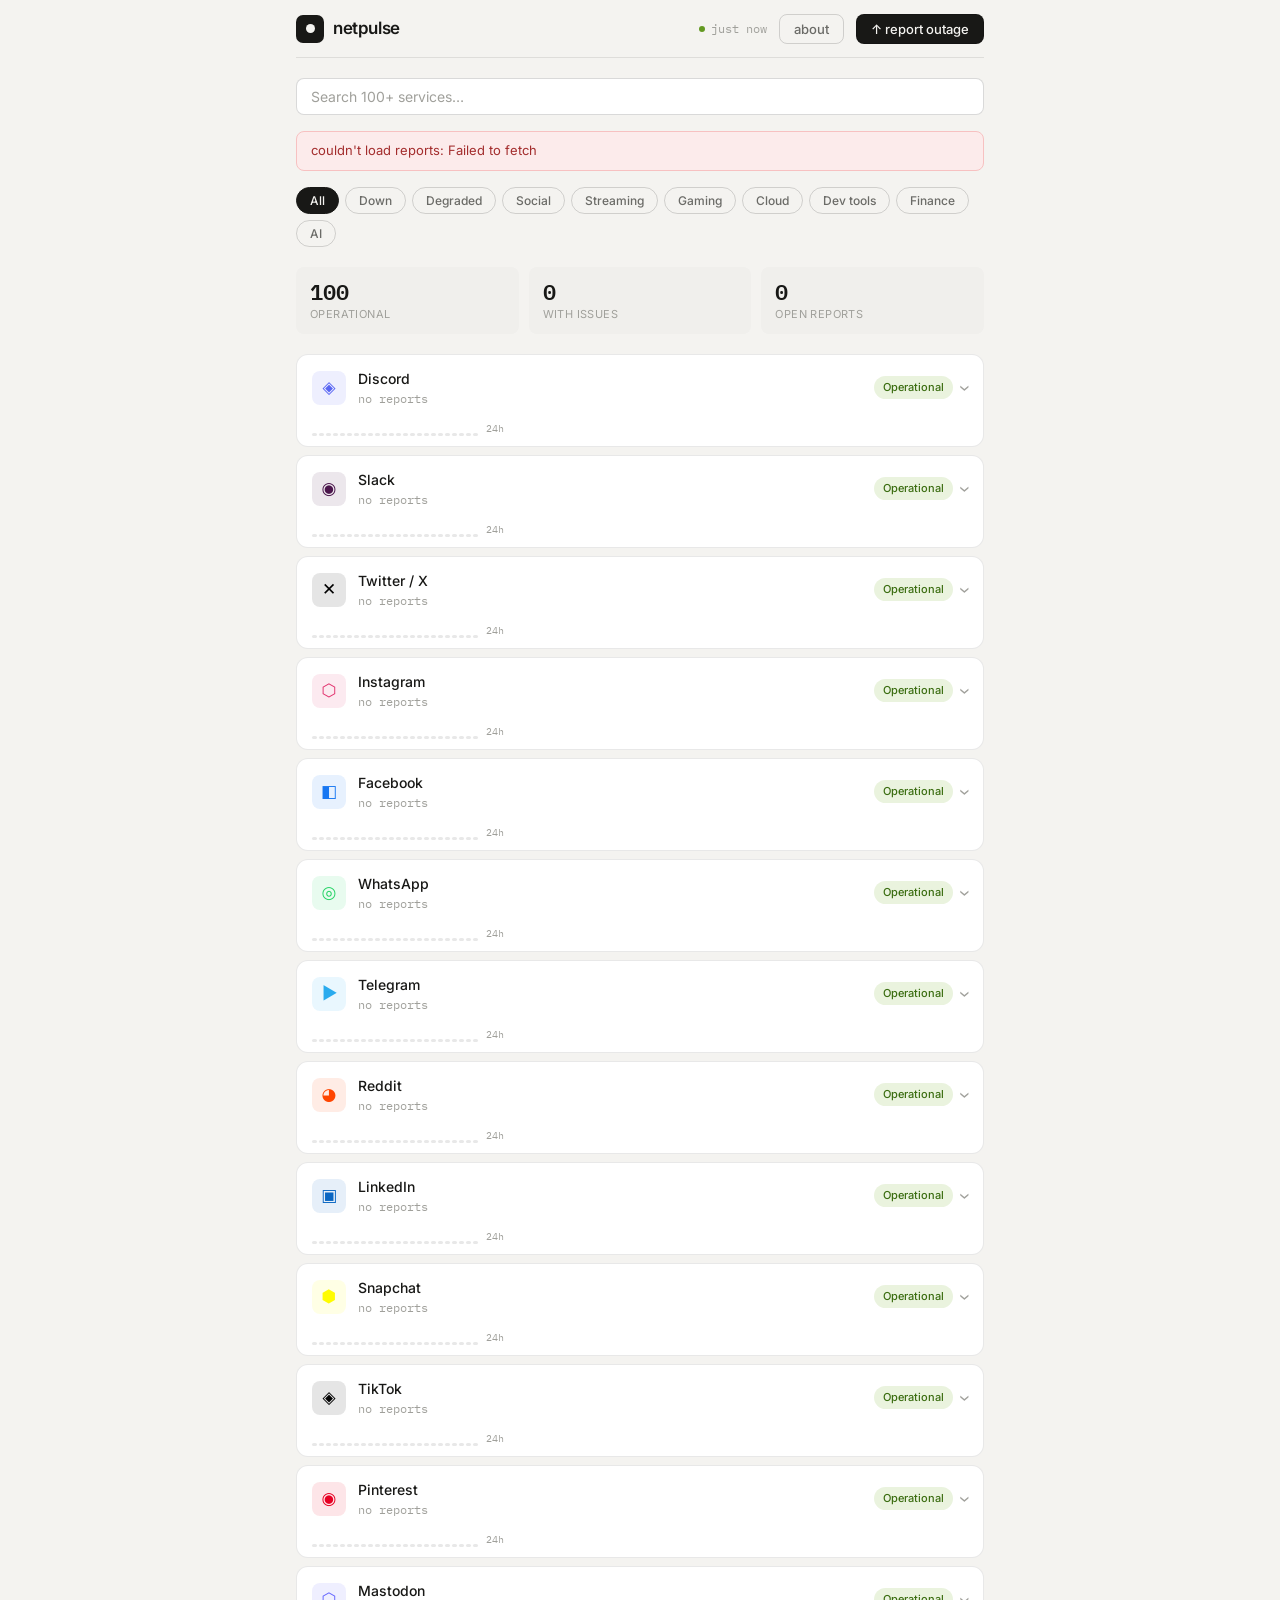
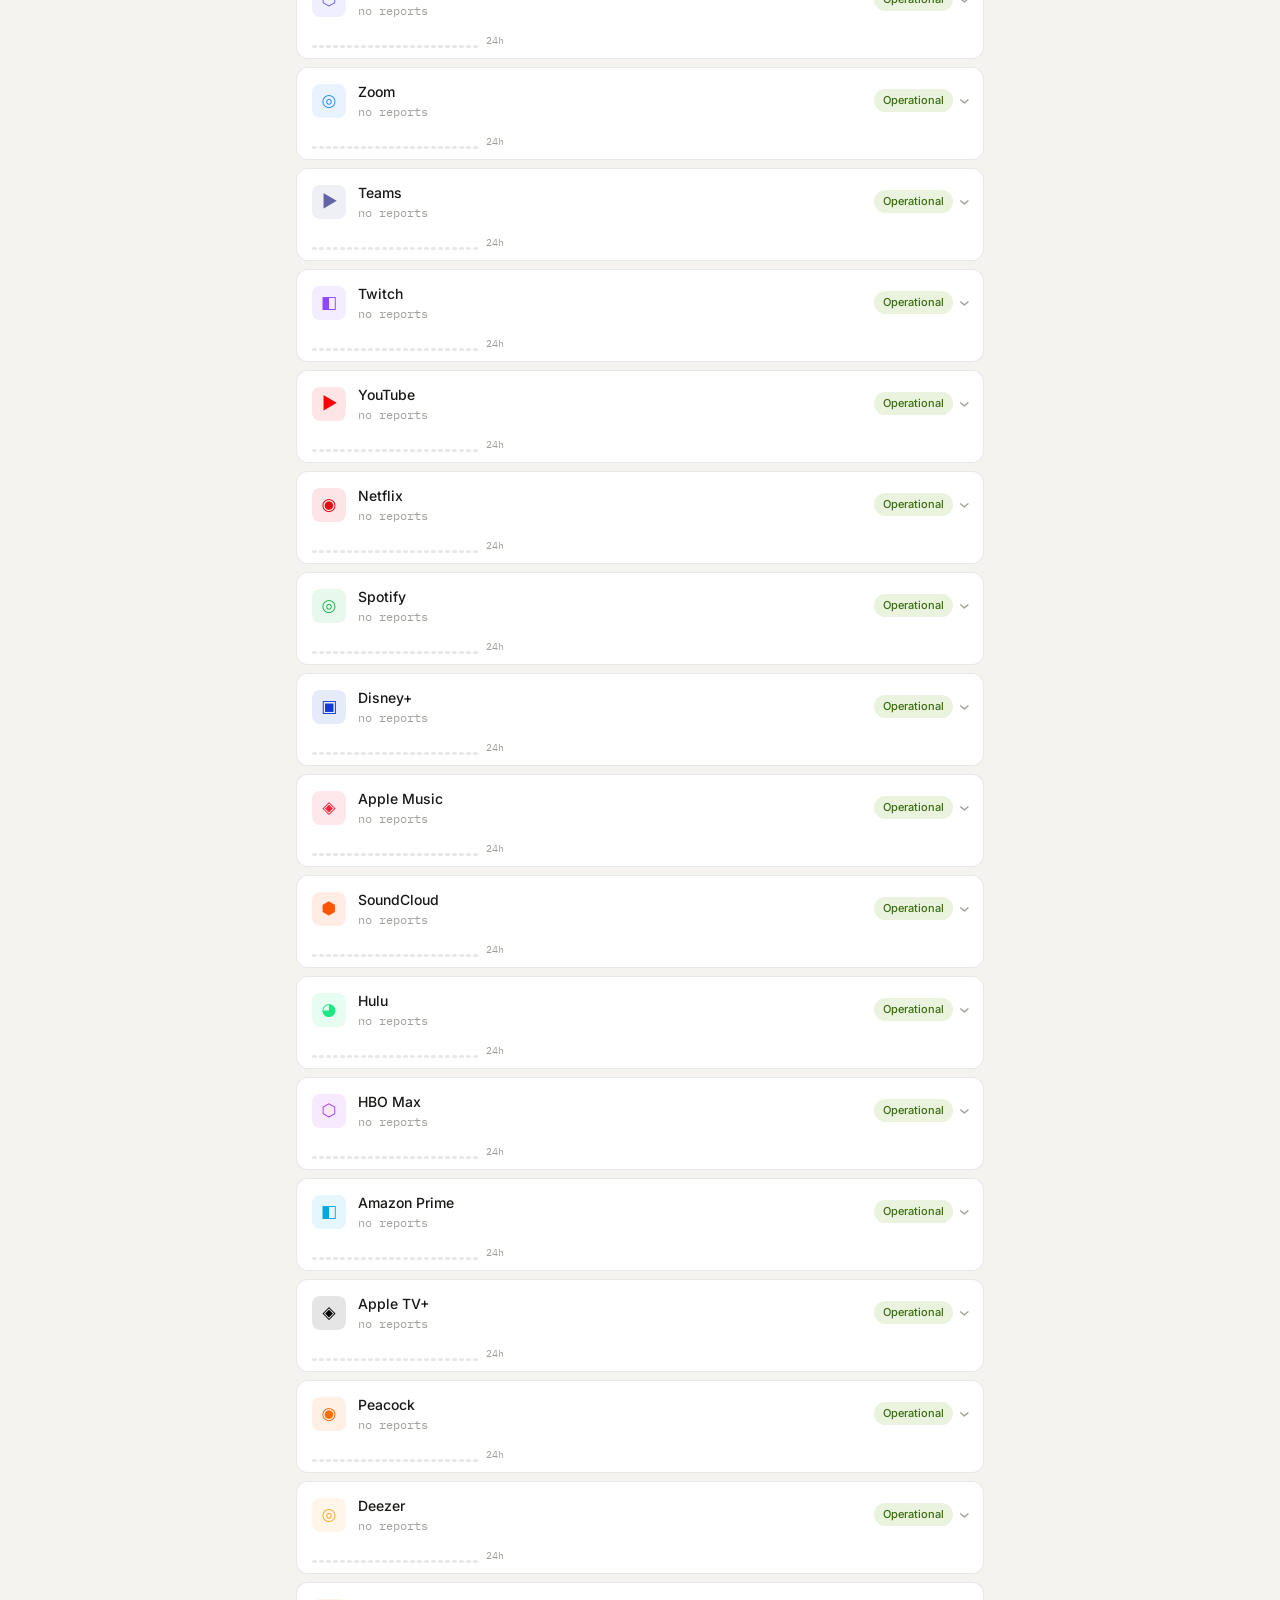
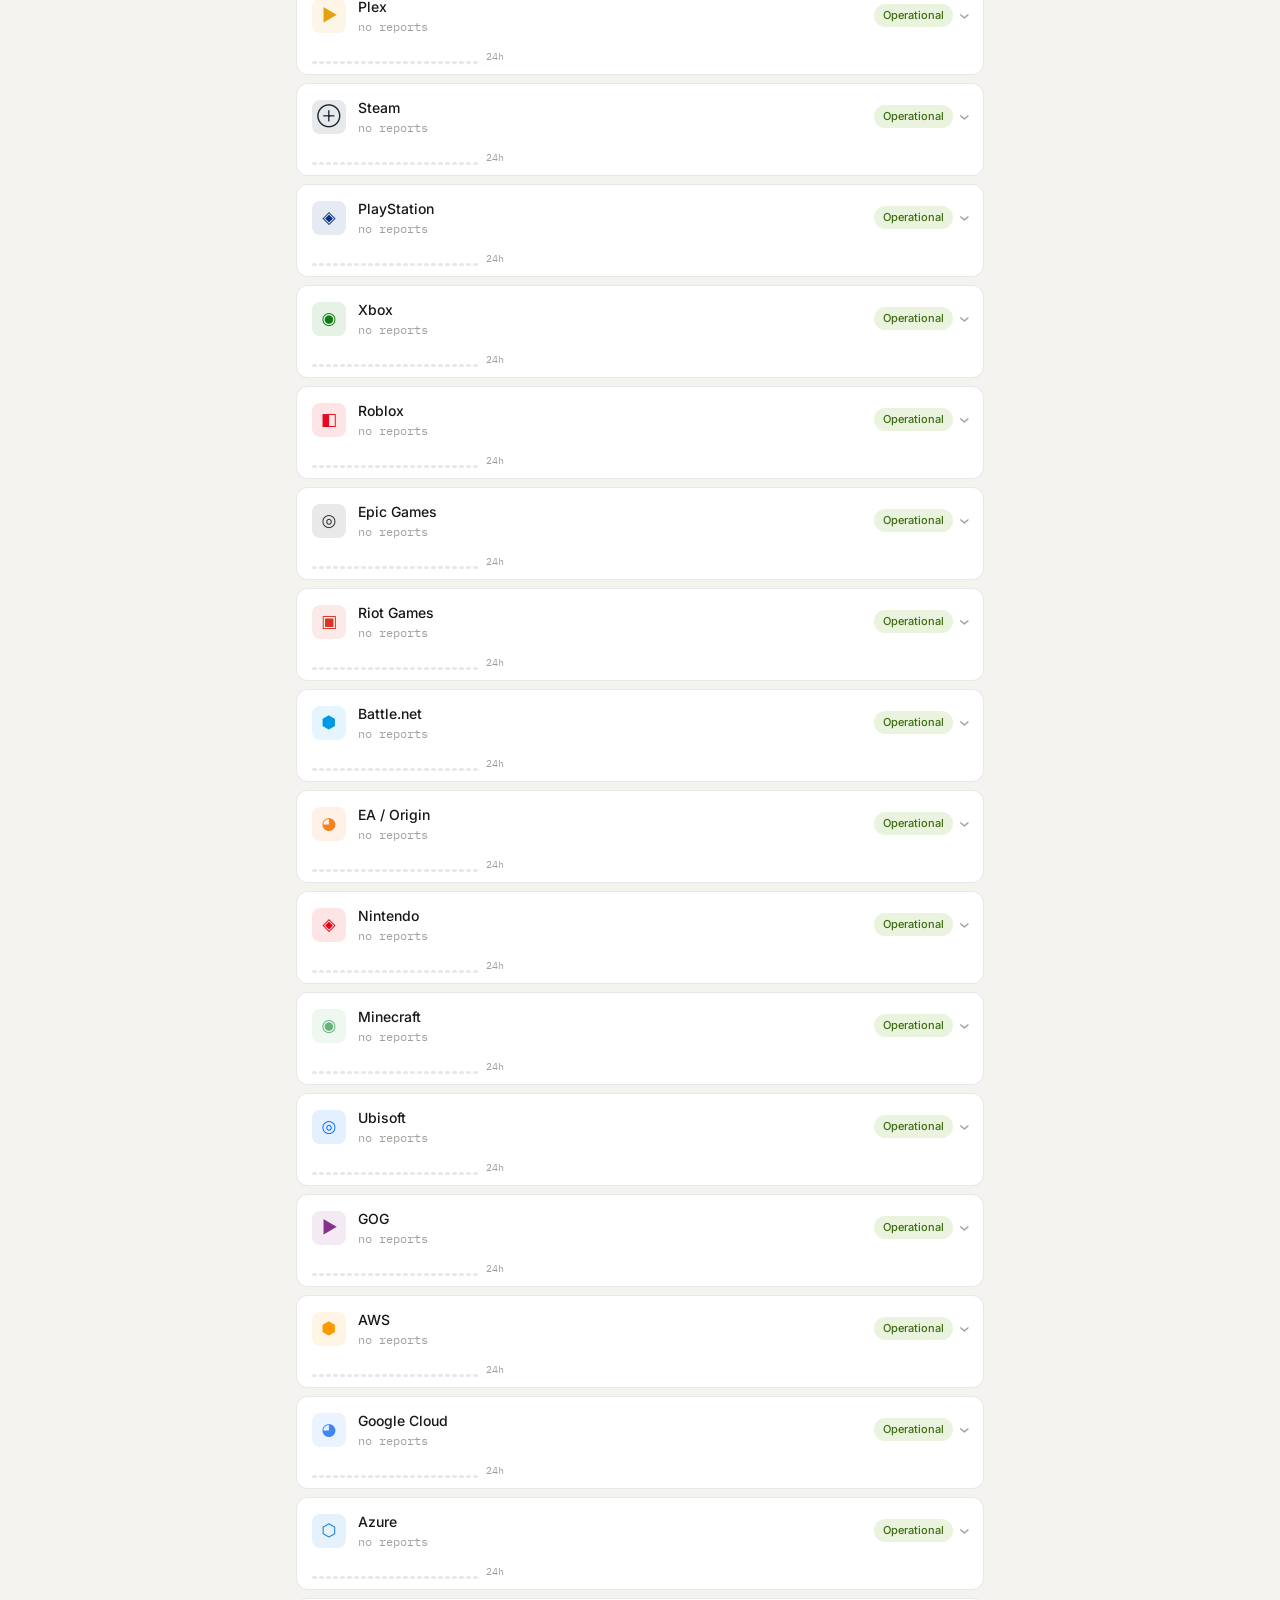
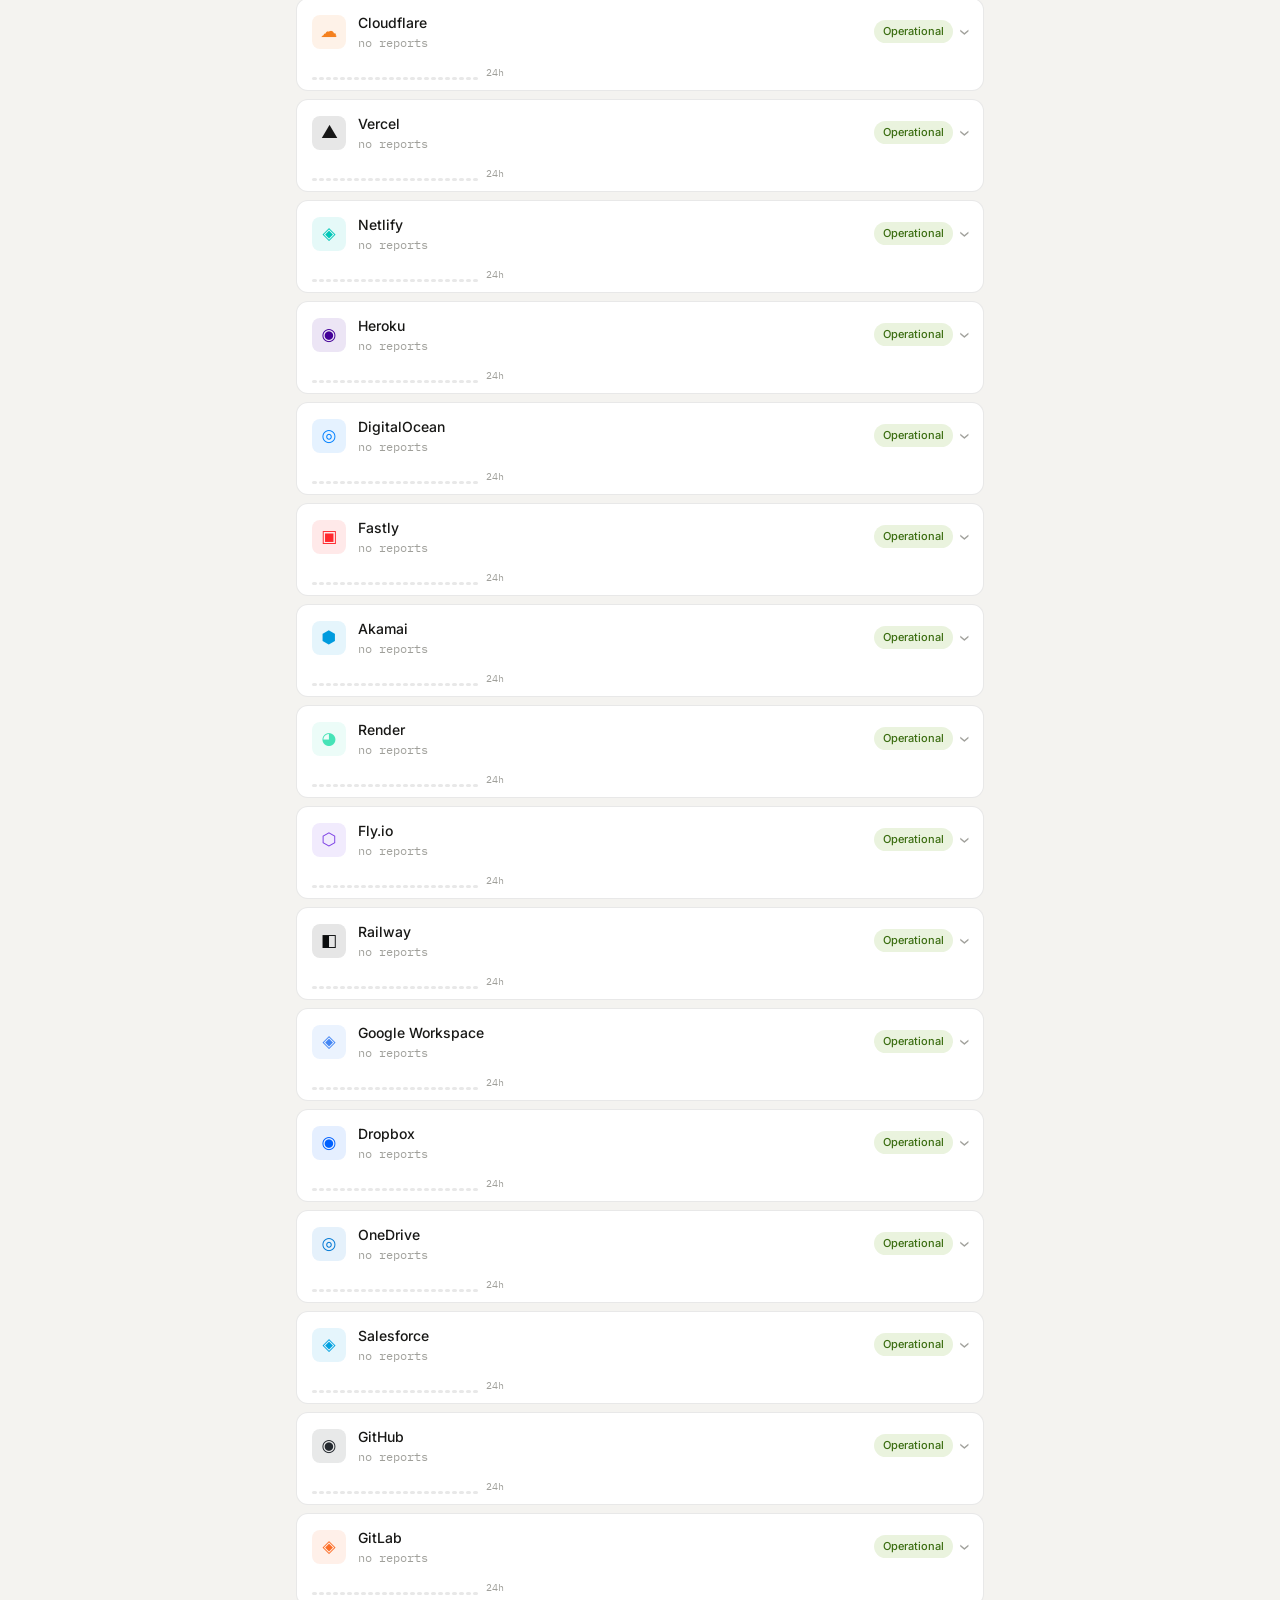
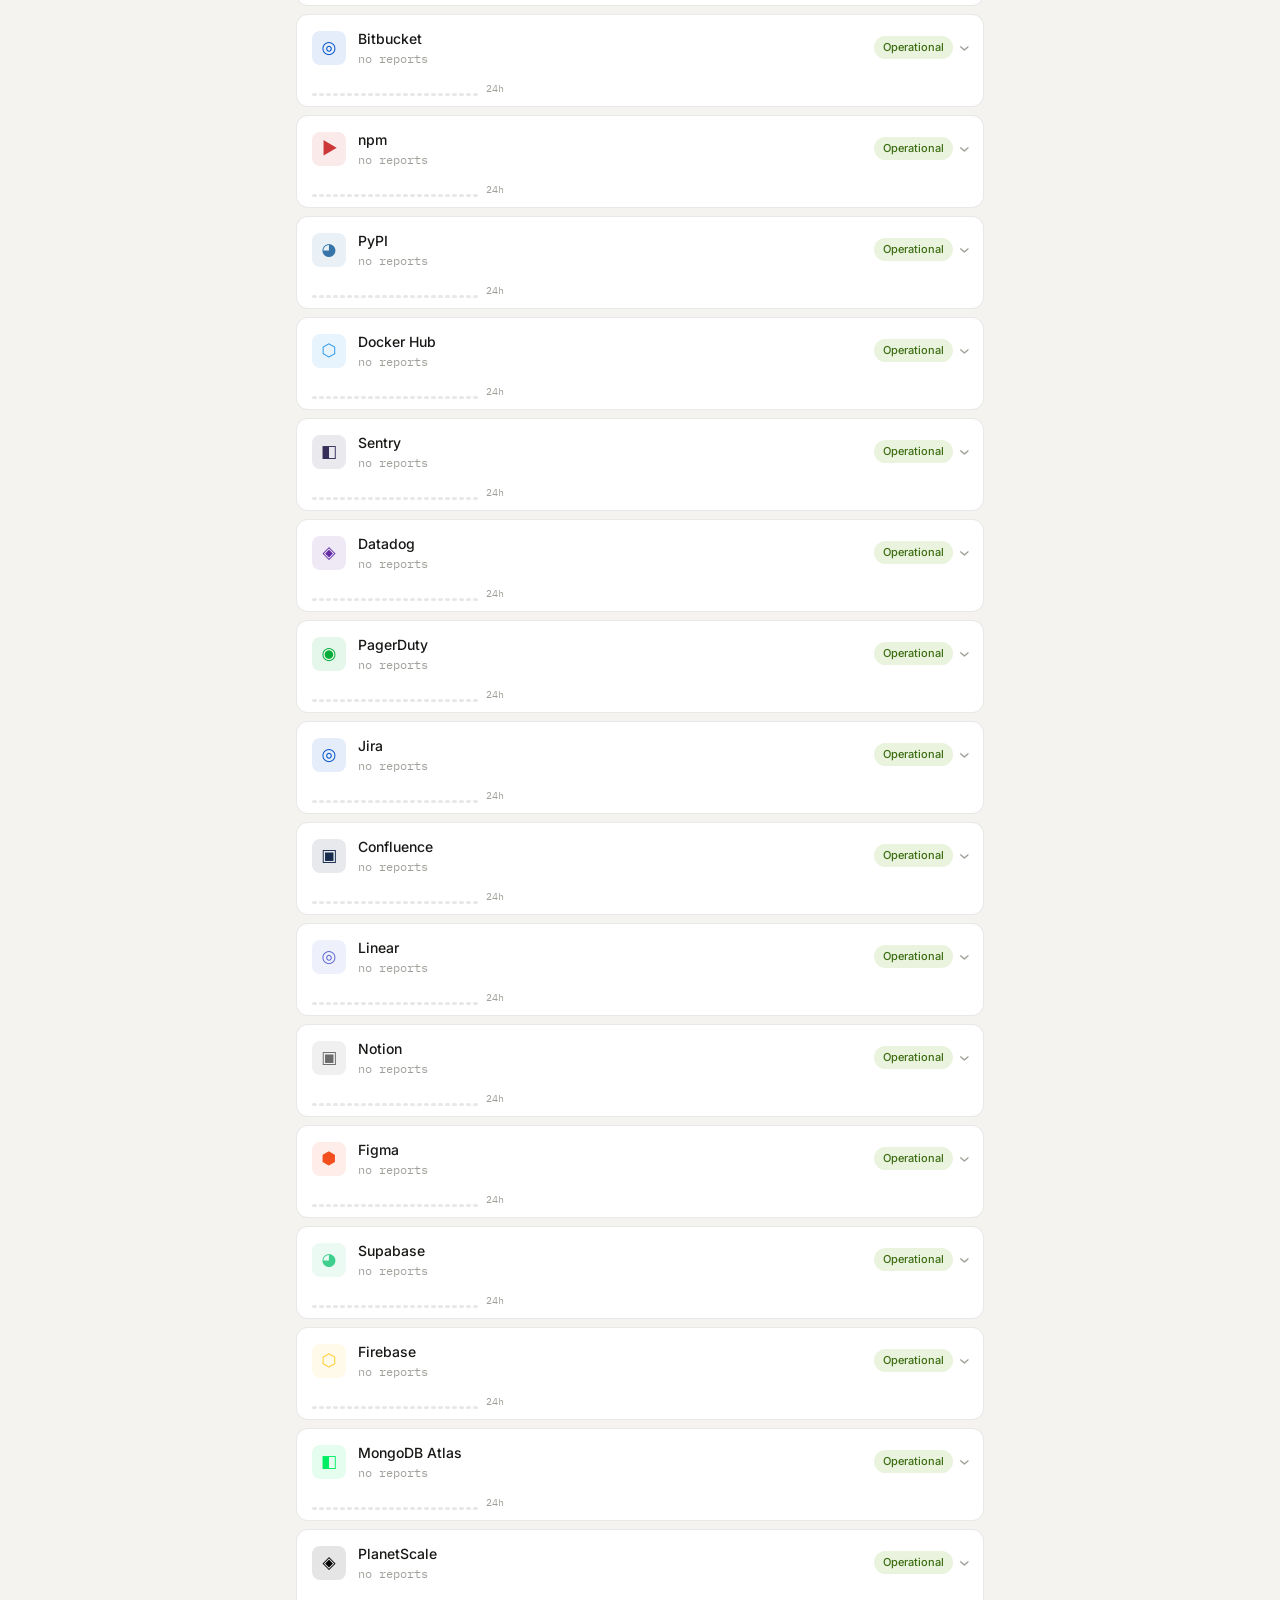
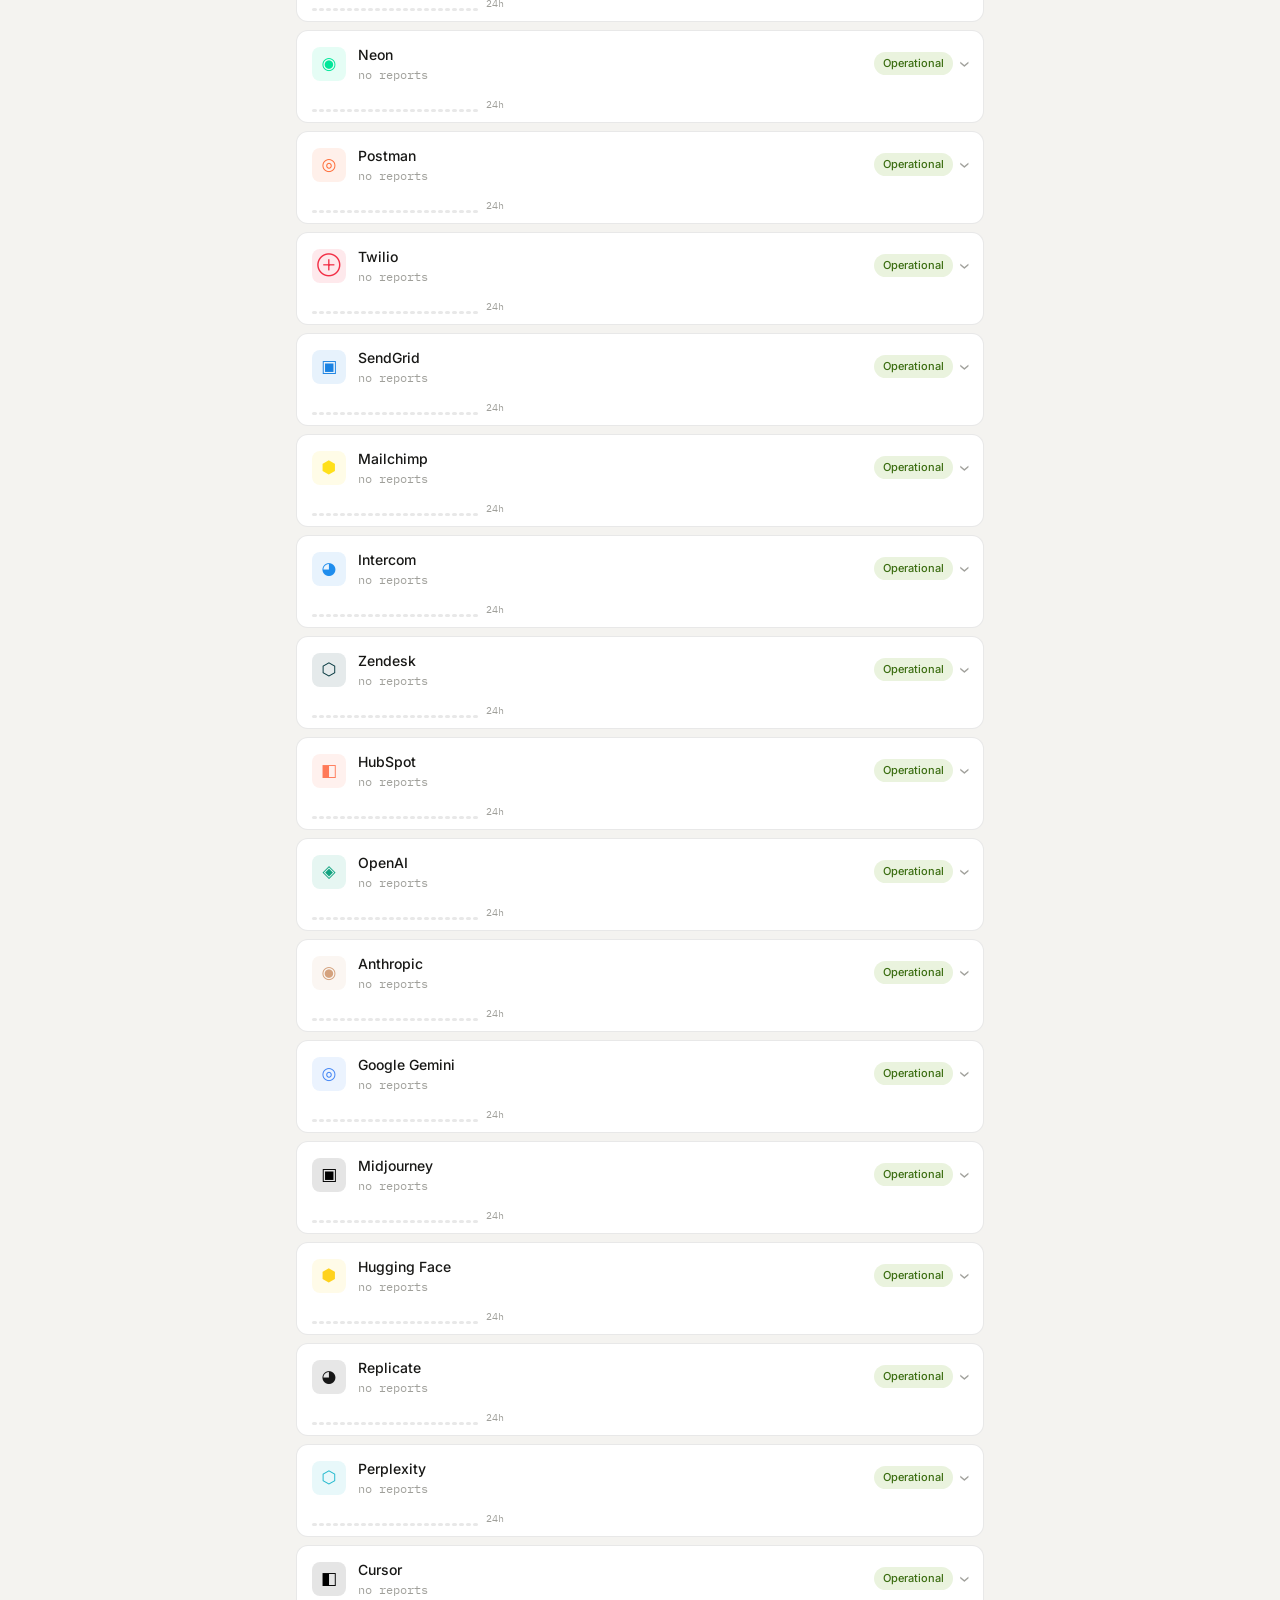
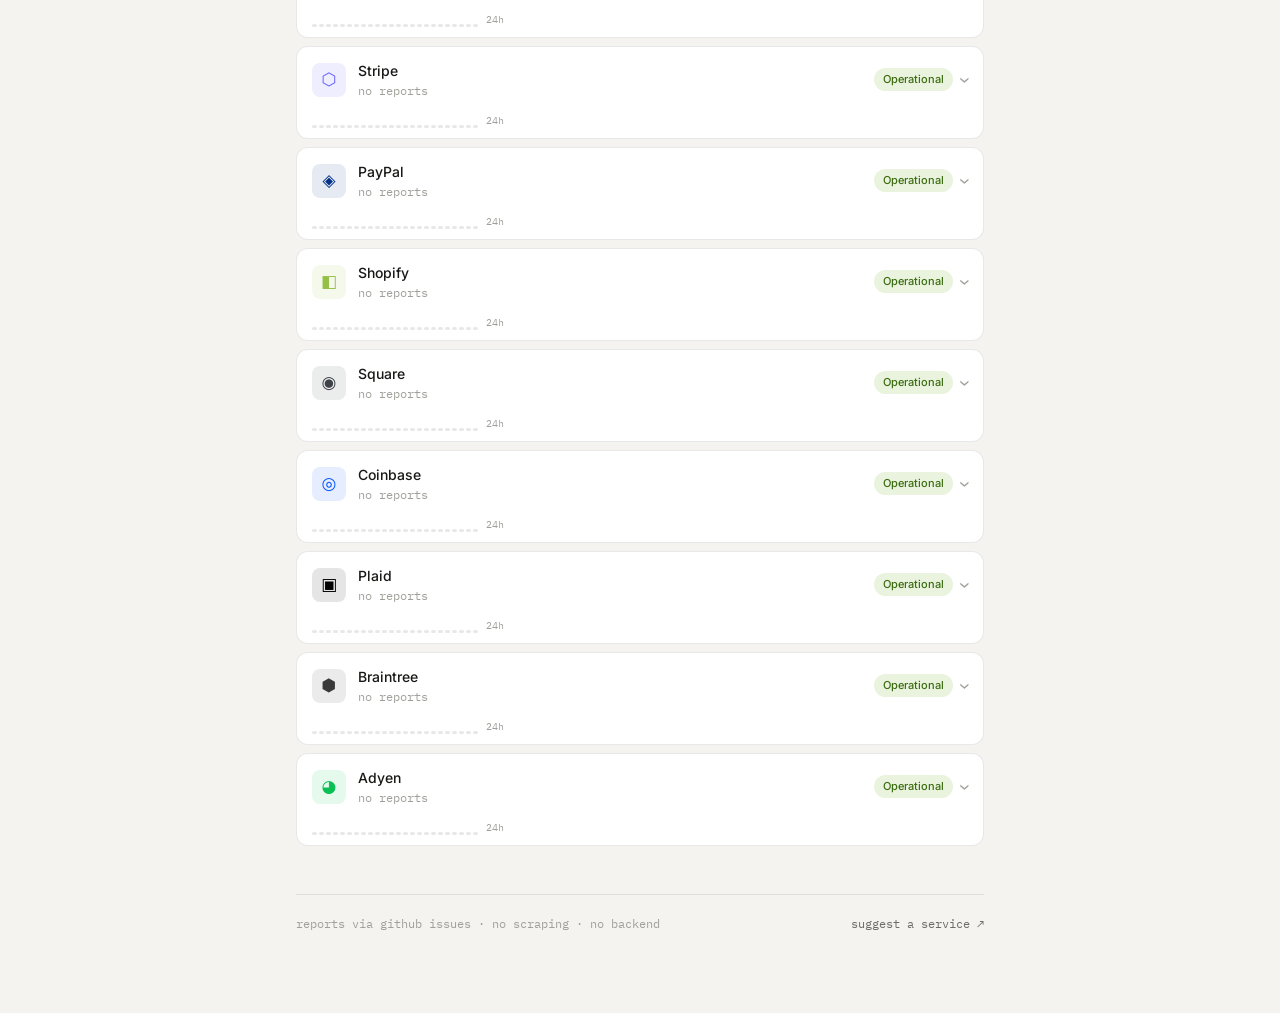
==== commit a2d3852a: "Add About modal section to Netpulse Agent-Logs-Url: https://github.com/yohaann196/netpulse/sessions/" ====
--- a/index.html
+++ b/index.html
@@ -22,6 +22,7 @@
           <span class="live-pip"></span>
           <span class="last-updated" id="last-updated">just now</span>
         </div>
+        <button class="about-header-btn" onclick="openAbout()">about</button>
         <button class="report-header-btn" onclick="openReportPicker()">↑ report outage</button>
       </div>
     </header>
@@ -67,6 +68,44 @@
 
   </div>
 
+  <!-- About modal -->
+  <div class="modal-overlay" id="about-modal" onclick="closeAbout(event)">
+    <div class="modal-box" role="dialog" aria-modal="true" aria-labelledby="about-title">
+      <div class="modal-header">
+        <span id="about-title" class="modal-title">about netpulse</span>
+        <button class="modal-close" onclick="closeAbout()" aria-label="Close">✕</button>
+      </div>
+      <div class="modal-body">
+        <p>Netpulse is a <strong>crowdsourced service status tracker</strong> for 100+ popular online services — social networks, streaming platforms, developer tools, cloud providers, and more.</p>
+
+        <div class="about-section">
+          <div class="about-section-title">how it works</div>
+          <p>When a service goes down, people file a GitHub Issue with the matching label. Netpulse fetches those issues directly from the GitHub API and shows you which services have reports in real time — no backend, no scraping, no API keys required.</p>
+        </div>
+
+        <div class="about-section">
+          <div class="about-section-title">status levels</div>
+          <div class="about-statuses">
+            <span class="badge s-ok">Operational</span><span class="about-status-desc">0 open reports</span>
+            <span class="badge s-issues">Degraded</span><span class="about-status-desc">1–3 open reports</span>
+            <span class="badge s-down">Major Outage</span><span class="about-status-desc">4+ open reports</span>
+          </div>
+        </div>
+
+        <div class="about-section">
+          <div class="about-section-title">seen something broken?</div>
+          <p>Hit <strong>↑ report outage</strong> on any service card (or in the header) to file a GitHub Issue. It shows up here automatically within seconds.</p>
+        </div>
+
+        <div class="about-section">
+          <div class="about-section-title">open source</div>
+          <p>Netpulse is fully open source. Fork it, self-host it, or suggest new services.</p>
+          <a class="about-gh-link" id="about-repo-link" href="#" target="_blank" rel="noopener">view on GitHub ↗</a>
+        </div>
+      </div>
+    </div>
+  </div>
+
   <script src="services.js"></script>
   <script src="app.js"></script>
   <script>boot();</script>
--- a/style.css
+++ b/style.css
@@ -263,3 +263,112 @@
   .card-right .badge { display: none; }
   .header-meta { display: none; }
 }
+
+/* about button */
+.about-header-btn {
+  padding: 6px 14px;
+  border-radius: var(--r);
+  border: 0.5px solid var(--border2);
+  background: transparent;
+  color: var(--muted);
+  font-size: 13px;
+  font-family: var(--sans);
+  font-weight: 500;
+  cursor: pointer;
+  white-space: nowrap;
+  transition: all 0.13s;
+}
+.about-header-btn:hover { background: var(--raised); color: var(--text); }
+.about-header-btn:active { transform: scale(0.97); }
+
+/* modal overlay */
+.modal-overlay {
+  display: none;
+  position: fixed;
+  inset: 0;
+  z-index: 100;
+  background: rgba(0, 0, 0, 0.45);
+  align-items: center;
+  justify-content: center;
+  padding: 1rem;
+}
+.modal-overlay.open { display: flex; }
+
+.modal-box {
+  background: var(--surface);
+  border: 0.5px solid var(--border2);
+  border-radius: var(--rl);
+  width: 100%;
+  max-width: 480px;
+  max-height: 90vh;
+  overflow-y: auto;
+}
+
+.modal-header {
+  display: flex;
+  align-items: center;
+  justify-content: space-between;
+  padding: 16px 18px 14px;
+  border-bottom: 0.5px solid var(--border);
+}
+
+.modal-title {
+  font-size: 15px;
+  font-weight: 600;
+  font-family: var(--mono);
+  letter-spacing: -0.3px;
+}
+
+.modal-close {
+  background: transparent;
+  border: none;
+  color: var(--hint);
+  font-size: 15px;
+  cursor: pointer;
+  padding: 2px 4px;
+  line-height: 1;
+  border-radius: 4px;
+  transition: color 0.13s;
+}
+.modal-close:hover { color: var(--text); }
+
+.modal-body {
+  padding: 18px;
+  font-size: 13px;
+  color: var(--muted);
+  line-height: 1.6;
+  display: flex;
+  flex-direction: column;
+  gap: 16px;
+}
+.modal-body p { margin: 0; }
+.modal-body strong { color: var(--text); font-weight: 600; }
+
+.about-section { display: flex; flex-direction: column; gap: 6px; }
+
+.about-section-title {
+  font-size: 11px;
+  text-transform: uppercase;
+  letter-spacing: 0.5px;
+  color: var(--hint);
+  font-family: var(--mono);
+}
+
+.about-statuses {
+  display: grid;
+  grid-template-columns: auto 1fr;
+  align-items: center;
+  gap: 6px 10px;
+}
+
+.about-status-desc { font-size: 12px; color: var(--muted); }
+
+.about-gh-link {
+  display: inline-block;
+  margin-top: 2px;
+  font-size: 12px;
+  color: var(--hint);
+  font-family: var(--mono);
+  text-decoration: none;
+}
+.about-gh-link:hover { color: var(--muted); }
